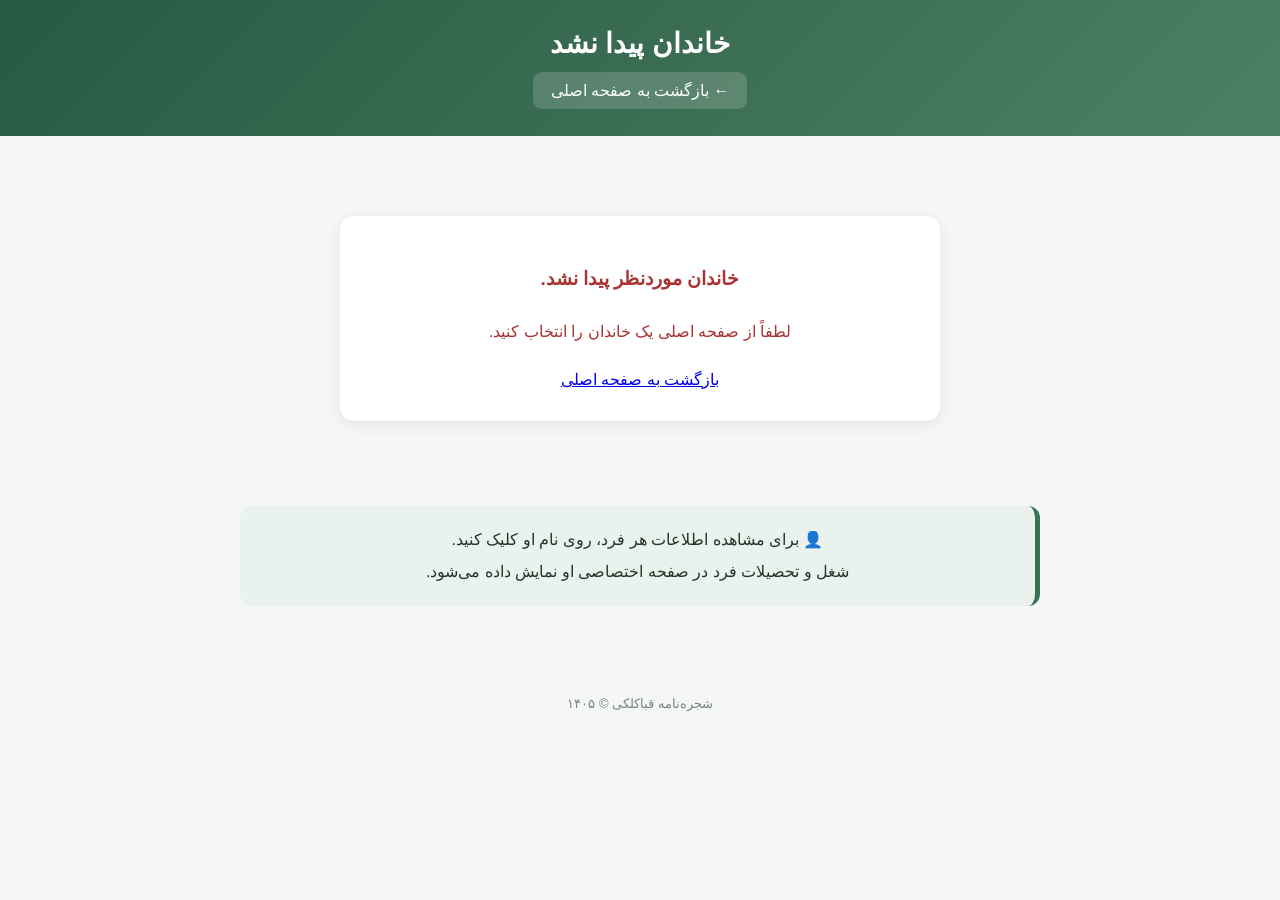
==== family.html @ 694fe609 "Update family.html" ====
<!DOCTYPE html>
<html lang="fa" dir="rtl">

<head>

  <meta charset="UTF-8">

  <meta
    name="viewport"
    content="width=device-width, initial-scale=1.0"
  >

  <title>شجره‌نامه قباکلکی</title>


  <style>

    * {
      box-sizing: border-box;
    }


    body {

      margin: 0;

      font-family:
        Tahoma,
        Arial,
        sans-serif;

      background: #f4f7f5;

      color: #26352b;

    }


    header {

      background:
        linear-gradient(
          135deg,
          #285943,
          #4d8063
        );

      color: white;

      text-align: center;

      padding: 27px 15px;

    }


    header h1 {

      margin: 0 0 12px;

      font-size: 28px;

    }


    .back {

      display: inline-block;

      color: white;

      text-decoration: none;

      background:
        rgba(255,255,255,.16);

      padding: 9px 18px;

      border-radius: 9px;

    }


    .container {

      max-width: 1400px;

      margin: 30px auto;

      padding: 0 15px;

      overflow-x: auto;

    }


    .tree {

      min-width: 850px;

      text-align: center;

      padding: 10px;

    }


    .generation {

      margin-bottom: 35px;

    }


    .generation-title {

      color: #69766e;

      font-size: 14px;

      margin-bottom: 12px;

    }


    .person-card {

      display: inline-flex;

      flex-direction: column;

      align-items: center;

      justify-content: center;

      min-width: 155px;

      min-height: 75px;

      padding: 12px 18px;

      margin: 5px;

      background: white;

      border: 1px solid #d9e3dc;

      border-radius: 14px;

      box-shadow:
        0 4px 12px rgba(0,0,0,.07);

      transition: .2s;

    }


    .person-card:hover {

      transform: translateY(-3px);

      box-shadow:
        0 8px 18px rgba(0,0,0,.12);

    }


    .person-name {

      color: #24583f;

      text-decoration: none;

      font-size: 17px;

      font-weight: bold;

    }


    .person-name:hover {

      text-decoration: underline;

    }


    .job {

      margin-top: 6px;

      font-size: 12px;

      color: #78837c;

    }


    .couple {

      display: flex;

      justify-content: center;

      align-items: center;

      flex-wrap: wrap;

      gap: 5px;

    }


    .heart {

      color: #b75b65;

      font-size: 20px;

      margin: 0 3px;

    }


    .line {

      width: 2px;

      height: 30px;

      background: #aab9af;

      margin: 5px auto;

    }


    .children {

      display: flex;

      justify-content: center;

      align-items: flex-start;

      flex-wrap: wrap;

      gap: 20px;

      margin-top: 10px;

      padding-top: 20px;

      position: relative;

    }


    .children::before {

      content: "";

      position: absolute;

      top: 0;

      left: 8%;

      right: 8%;

      height: 2px;

      background: #aab9af;

    }


    .child {

      position: relative;

      padding-top: 20px;

      min-width: 180px;

    }


    .child::before {

      content: "";

      position: absolute;

      top: 0;

      right: 50%;

      width: 2px;

      height: 20px;

      background: #aab9af;

      transform: translateX(50%);

    }


    .grandchildren {

      display: flex;

      justify-content: center;

      flex-wrap: wrap;

      gap: 8px;

      margin-top: 10px;

    }


    .grandchildren .person-card {

      min-width: 135px;

      min-height: 65px;

    }


    .message {

      max-width: 600px;

      margin: 40px auto;

      padding: 25px;

      background: white;

      border-radius: 14px;

      text-align: center;

      line-height: 2;

      box-shadow:
        0 4px 15px rgba(0,0,0,.08);

    }


    .error {

      color: #a33;

    }


    .info {

      max-width: 800px;

      margin: 35px auto;

      background: #eaf2ed;

      border-right: 5px solid #357454;

      padding: 18px;

      border-radius: 12px;

      text-align: center;

      line-height: 2;

    }


    footer {

      text-align: center;

      color: #78847d;

      padding: 25px;

      font-size: 13px;

    }


    @media (max-width: 700px) {

      .tree {
        min-width: 750px;
      }

      header h1 {
        font-size: 23px;
      }

    }

  </style>

</head>


<body>


<header>

  <h1 id="title">
    🌳 شجره‌نامه
  </h1>


  <a
    href="./index.html"
    class="back"
  >
    ← بازگشت به صفحه اصلی
  </a>

</header>


<main class="container">

  <div
    id="tree"
    class="tree"
  ></div>


  <div class="info">

    👤 برای مشاهده اطلاعات هر فرد،
    روی نام او کلیک کنید.

    <br>

    شغل و تحصیلات فرد در صفحه اختصاصی او نمایش داده می‌شود.

  </div>

</main>


<footer>
  شجره‌نامه قباکلکی © ۱۴۰۵
</footer>


<!-- ابتدا اطلاعات افراد بارگذاری می‌شود -->
<script src="./people.js"></script>


<script>

  const params =
    new URLSearchParams(
      window.location.search
    );


  const familyId =
    params.get("family");


  const familyDefinitions = {

    ahmad: {

      title: "خاندان احمد",

      parent: "gholamhossein",

      main: "ahmad"

    },


    ali: {

      title: "خاندان علی",

      parent: "gholamhossein",

      main: "ali"

    },


    "mohammad-abdolrashid": {

      title:
        "خاندان محمد عبدالرشید",

      parent: null,

      main:
        "mohammad-abdolrashid"

    }

  };


  const family =
    familyDefinitions[familyId];


  if (!family) {

    document.getElementById(
      "title"
    ).textContent =
      "خاندان پیدا نشد";


    document.getElementById(
      "tree"
    ).innerHTML = `

      <div class="message error">

        <h3>
          خاندان موردنظر پیدا نشد.
        </h3>

        <p>
          لطفاً از صفحه اصلی
          یک خاندان را انتخاب کنید.
        </p>

        <a href="./index.html">
          بازگشت به صفحه اصلی
        </a>

      </div>

    `;

  } else {

    document.title =
      family.title +
      " | شجره‌نامه قباکلکی";


    document.getElementById(
      "title"
    ).textContent =
      "🌳 " + family.title;


    renderFamily();

  }


  function getPerson(id) {

    if (
      typeof people === "undefined"
    ) {
      return null;
    }

    return people[id] || null;

  }


  function personCard(id) {

    const person =
      getPerson(id);


    if (!person) {

      return `
        <div class="person-card">
          <span class="person-name">
            فرد ثبت نشده
          </span>
        </div>
      `;

    }


    const job =
      person.job &&
      person.job.trim()
        ? person.job
        : "اطلاعات بیشتر";


    return `

      <div class="person-card">

        <a
          class="person-name"
          href="./person.html?id=${encodeURIComponent(id)}"
        >
          ${person.name}
        </a>

        <div class="job">
          ${job}
        </div>

      </div>

    `;

  }


  function spouseOf(id) {

    const person =
      getPerson(id);


    if (
      !person ||
      !person.spouse
    ) {
      return null;
    }


    if (
      Array.isArray(person.spouse)
    ) {

      return person.spouse.length
        ? person.spouse[0]
        : null;

    }


    return person.spouse;

  }


  function couple(id) {

    const person =
      getPerson(id);


    if (!person) {
      return "";
    }


    const spouseId =
      spouseOf(id);


    let html = `

      <div class="couple">

        ${personCard(id)}

    `;


    if (
      spouseId &&
      getPerson(spouseId)
    ) {

      html += `

        <span class="heart">
          ♥
        </span>

        ${personCard(spouseId)}

      `;

    }


    html += `
      </div>
    `;


    return html;

  }


  function renderChildren(
    parentId
  ) {

    const parent =
      getPerson(parentId);


    if (
      !parent ||
      !Array.isArray(parent.children) ||
      parent.children.length === 0
    ) {

      return "";

    }


    let html = `
      <div class="children">
    `;


    parent.children.forEach(
      childId => {

        const child =
          getPerson(childId);


        if (!child) {
          return;
        }


        html += `

          <div class="child">

            ${couple(childId)}

        `;


        if (
          Array.isArray(
            child.children
          ) &&
          child.children.length > 0
        ) {

          html += `

            <div class="line"></div>

            <div class="grandchildren">

          `;


          child.children.forEach(
            grandChildId => {

              html +=
                personCard(
                  grandChildId
                );

            }
          );


          html += `

            </div>

          `;

        }


        html += `

          </div>

        `;

      }
    );


    html += `
      </div>
    `;


    return html;

  }


  function renderFamily() {

    const mainPerson =
      getPerson(family.main);


    if (!mainPerson) {

      document.getElementById(
        "tree"
      ).innerHTML = `

        <div class="message error">

          اطلاعات این خاندان
          در people.js پیدا نشد.

        </div>

      `;

      return;

    }


    let html = "";


    /*
    نسل بالاتر
    */

    if (family.parent) {

      const parent =
        getPerson(
          family.parent
        );


      if (parent) {

        html += `

          <div class="generation">

            <div class="generation-title">
              نسل بالاتر
            </div>

            ${personCard(
              family.parent
            )}

            <div class="line"></div>

          </div>

        `;

      }

    }


    /*
    نسل اصلی و فرزندان
    */

    html += `

      <div class="generation">

        <div class="generation-title">
          نسل اصلی
        </div>

        ${couple(
          family.main
        )}

        ${renderChildren(
          family.main
        )}

      </div>

    `;


    document.getElementById(
      "tree"
    ).innerHTML = html;

  }

</script>

</body>
</html>
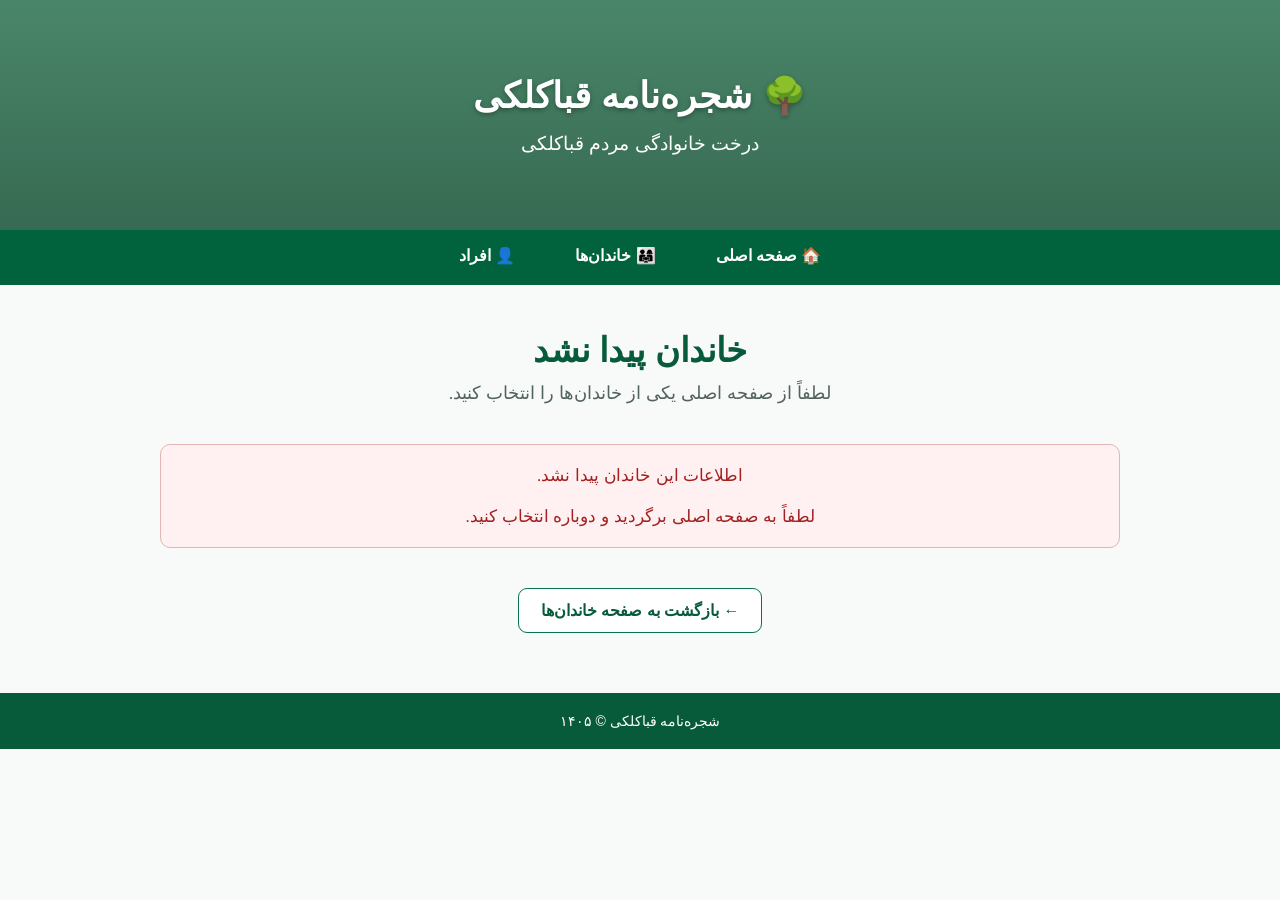
==== commit d94f1233: "Update family.html" ====
--- a/family.html
+++ b/family.html
@@ -1,912 +1,725 @@
 <!DOCTYPE html>
 <html lang="fa" dir="rtl">
-
 <head>
-
-  <meta charset="UTF-8">
-
-  <meta
-    name="viewport"
-    content="width=device-width, initial-scale=1.0"
-  >
-
-  <title>شجره‌نامه قباکلکی</title>
-
-
-  <style>
-
-    * {
-      box-sizing: border-box;
+    <meta charset="UTF-8">
+    <meta name="viewport" content="width=device-width, initial-scale=1.0">
+
+    <title>شجره‌نامه قباکلکی</title>
+
+    <script src="./people.js"></script>
+
+    <style>
+        * {
+            box-sizing: border-box;
+        }
+
+        body {
+            margin: 0;
+            font-family: Tahoma, Arial, sans-serif;
+            background: #f7faf8;
+            color: #26352f;
+        }
+
+        /* هدر */
+        header {
+            background:
+                linear-gradient(
+                    rgba(0, 85, 45, 0.70),
+                    rgba(0, 65, 35, 0.78)
+                ),
+                url("./qabaklaki.jpg");
+
+            background-size: cover;
+            background-position: center;
+            background-repeat: no-repeat;
+
+            color: white;
+            min-height: 230px;
+            padding: 55px 20px;
+
+            display: flex;
+            flex-direction: column;
+            justify-content: center;
+            align-items: center;
+
+            text-align: center;
+        }
+
+        header h1 {
+            margin: 0;
+            font-size: 36px;
+            text-shadow: 0 2px 5px rgba(0,0,0,0.3);
+        }
+
+        header p {
+            margin: 15px 0 0;
+            font-size: 19px;
+        }
+
+        /* منو */
+        nav {
+            background: #00633d;
+            display: flex;
+            justify-content: center;
+            gap: 10px;
+            padding: 0 10px;
+        }
+
+        nav a {
+            color: white;
+            text-decoration: none;
+            padding: 16px 25px;
+            font-size: 16px;
+            font-weight: bold;
+            border-bottom: 4px solid transparent;
+        }
+
+        nav a:hover,
+        nav a.active {
+            background: rgba(255,255,255,0.08);
+            border-bottom-color: #b7f0d5;
+        }
+
+        /* محتوای اصلی */
+        main {
+            max-width: 1000px;
+            margin: 0 auto;
+            padding: 45px 20px 60px;
+        }
+
+        .page-title {
+            text-align: center;
+            margin-bottom: 40px;
+        }
+
+        .page-title h2 {
+            color: #075b3b;
+            font-size: 34px;
+            margin: 0 0 12px;
+        }
+
+        .page-title p {
+            color: #52635c;
+            font-size: 18px;
+            margin: 0;
+        }
+
+        /* کارت خانواده */
+        .family-card {
+            background: white;
+            border: 1px solid #d7e8df;
+            border-radius: 12px;
+            overflow: hidden;
+            box-shadow: 0 4px 15px rgba(0, 80, 50, 0.07);
+        }
+
+        .family-header {
+            background: linear-gradient(
+                90deg,
+                #e2f2eb,
+                #f0f8f4
+            );
+
+            padding: 17px 20px;
+
+            display: flex;
+            align-items: center;
+            justify-content: space-between;
+
+            gap: 15px;
+        }
+
+        .family-name {
+            display: flex;
+            align-items: center;
+            gap: 12px;
+
+            color: #075b3b;
+            font-size: 24px;
+            font-weight: bold;
+        }
+
+        .person-icon {
+            width: 38px;
+            height: 38px;
+
+            border-radius: 50%;
+            background: #08734a;
+            color: white;
+
+            display: flex;
+            align-items: center;
+            justify-content: center;
+
+            font-size: 20px;
+        }
+
+        .father-label {
+            color: #344941;
+            font-size: 16px;
+            font-weight: bold;
+        }
+
+        .family-body {
+            padding: 25px;
+        }
+
+        .info-row {
+            margin-bottom: 18px;
+            font-size: 17px;
+        }
+
+        .info-title {
+            font-weight: bold;
+            color: #344941;
+            margin-left: 8px;
+        }
+
+        /* لینک افراد */
+        .person-link {
+            color: #0874d1;
+            text-decoration: none;
+            font-weight: bold;
+        }
+
+        .person-link:hover {
+            text-decoration: underline;
+        }
+
+        .children-list {
+            display: flex;
+            flex-wrap: wrap;
+            gap: 8px 22px;
+            margin-top: 12px;
+        }
+
+        .children-list a {
+            color: #0874d1;
+            text-decoration: none;
+            font-weight: bold;
+        }
+
+        .children-list a:hover {
+            text-decoration: underline;
+        }
+
+        .child-item:not(:last-child)::after {
+            content: "|";
+            color: #a8b5af;
+            margin-right: 20px;
+        }
+
+        /* دکمه جزئیات */
+        .details-button {
+            display: inline-block;
+            margin-top: 10px;
+
+            padding: 9px 18px;
+
+            border: 1.5px solid #08734a;
+            border-radius: 9px;
+
+            color: #075b3b;
+            background: white;
+
+            text-decoration: none;
+            font-weight: bold;
+        }
+
+        .details-button:hover {
+            background: #e9f7f0;
+        }
+
+        /* خط چین بین خانواده ها */
+        .family-divider {
+            border: none;
+            border-top: 2px dashed #a9c5b8;
+            margin: 25px -5px;
+        }
+
+        /* وقتی اطلاعاتی وجود ندارد */
+        .empty {
+            color: #777;
+            font-weight: normal;
+        }
+
+        /* پیام خطا */
+        .error-box {
+            background: #fff1f1;
+            color: #a32121;
+            border: 1px solid #e4b5b5;
+            padding: 20px;
+            border-radius: 10px;
+            text-align: center;
+            font-size: 17px;
+        }
+
+        /* بازگشت */
+        .back-area {
+            text-align: center;
+            margin-top: 40px;
+        }
+
+        .back-button {
+            display: inline-block;
+            border: 1.5px solid #08734a;
+            color: #075b3b;
+            background: white;
+            text-decoration: none;
+            padding: 12px 22px;
+            border-radius: 9px;
+            font-weight: bold;
+        }
+
+        .back-button:hover {
+            background: #e9f7f0;
+        }
+
+        /* فوتر */
+        footer {
+            background: #075b3b;
+            color: white;
+            text-align: center;
+            padding: 20px;
+            font-size: 14px;
+        }
+
+        /* موبایل */
+        @media (max-width: 700px) {
+
+            header {
+                min-height: 190px;
+                padding: 40px 15px;
+            }
+
+            header h1 {
+                font-size: 28px;
+            }
+
+            header p {
+                font-size: 16px;
+            }
+
+            nav {
+                flex-wrap: wrap;
+            }
+
+            nav a {
+                padding: 13px 15px;
+                font-size: 14px;
+            }
+
+            main {
+                padding: 30px 12px 45px;
+            }
+
+            .page-title h2 {
+                font-size: 28px;
+            }
+
+            .page-title p {
+                font-size: 15px;
+            }
+
+            .family-header {
+                align-items: flex-start;
+                flex-direction: column;
+            }
+
+            .family-name {
+                font-size: 21px;
+            }
+
+            .family-body {
+                padding: 20px 16px;
+            }
+
+            .children-list {
+                display: block;
+            }
+
+            .child-item {
+                display: inline-block;
+                margin-bottom: 8px;
+            }
+        }
+    </style>
+</head>
+
+<body>
+
+<header>
+    <h1>🌳 شجره‌نامه قباکلکی</h1>
+    <p>درخت خانوادگی مردم قباکلکی</p>
+</header>
+
+<nav>
+    <a href="./index.html">🏠 صفحه اصلی</a>
+    <a href="./index.html">👨‍👩‍👧 خاندان‌ها</a>
+    <a href="./person.html">👤 افراد</a>
+</nav>
+
+<main>
+
+    <div class="page-title">
+        <h2 id="familyTitle">خاندان</h2>
+        <p id="familyDescription">اعضای خاندان و خانواده‌های وابسته به آن</p>
+    </div>
+
+    <div id="familyContainer"></div>
+
+    <div class="back-area">
+        <a class="back-button" href="./index.html">
+            ← بازگشت به صفحه خاندان‌ها
+        </a>
+    </div>
+
+</main>
+
+<footer>
+    شجره‌نامه قباکلکی © ۱۴۰۵
+</footer>
+
+
+<script>
+
+    /*
+     * گرفتن شناسه خاندان از آدرس
+     *
+     * مثال:
+     * family.html?family=ahmad
+     * family.html?family=ali
+     * family.html?family=mohammad-abdolrashid
+     */
+
+    const params = new URLSearchParams(window.location.search);
+    const familyId = params.get("family");
+
+
+    /*
+     * تعریف خاندان‌ها
+     */
+
+    const familyDefinitions = {
+
+        ahmad: {
+            title: "خاندان احمد",
+            description: "اعضای خاندان احمد و خانواده‌های وابسته به آن",
+            main: "ahmad"
+        },
+
+        ali: {
+            title: "خاندان علی",
+            description: "اعضای خاندان علی و خانواده‌های وابسته به آن",
+            main: "ali"
+        },
+
+        "mohammad-abdolrashid": {
+            title: "خاندان محمد عبدالرشید",
+            description: "اعضای خاندان محمد عبدالرشید و خانواده‌های وابسته به آن",
+            main: "mohammad-abdolrashid"
+        }
+
+    };
+
+
+    /*
+     * توابع کمکی
+     */
+
+    function getPerson(id) {
+        if (!id || !people) return null;
+        return people[id] || null;
     }
 
 
-    body {
-
-      margin: 0;
-
-      font-family:
-        Tahoma,
-        Arial,
-        sans-serif;
-
-      background: #f4f7f5;
-
-      color: #26352b;
-
+    function getName(id) {
+        const person = getPerson(id);
+
+        if (!person) {
+            return "نام ثبت نشده";
+        }
+
+        return person.name || "نام ثبت نشده";
     }
 
 
-    header {
-
-      background:
-        linear-gradient(
-          135deg,
-          #285943,
-          #4d8063
-        );
-
-      color: white;
-
-      text-align: center;
-
-      padding: 27px 15px;
-
+    function createPersonLink(id) {
+
+        const person = getPerson(id);
+
+        if (!person) {
+            return `<span class="empty">ثبت نشده</span>`;
+        }
+
+        return `
+            <a
+                class="person-link"
+                href="./person.html?id=${encodeURIComponent(id)}"
+            >
+                ${person.name}
+            </a>
+        `;
     }
 
 
-    header h1 {
-
-      margin: 0 0 12px;
-
-      font-size: 28px;
-
+    function getSpouseId(person) {
+
+        if (!person || !person.spouse) {
+            return null;
+        }
+
+        if (Array.isArray(person.spouse)) {
+            return person.spouse[0] || null;
+        }
+
+        return person.spouse;
     }
 
 
-    .back {
-
-      display: inline-block;
-
-      color: white;
-
-      text-decoration: none;
-
-      background:
-        rgba(255,255,255,.16);
-
-      padding: 9px 18px;
-
-      border-radius: 9px;
-
+    function getChildrenIds(person) {
+
+        if (!person || !person.children) {
+            return [];
+        }
+
+        if (Array.isArray(person.children)) {
+            return person.children;
+        }
+
+        return [];
     }
 
 
-    .container {
-
-      max-width: 1400px;
-
-      margin: 30px auto;
-
-      padding: 0 15px;
-
-      overflow-x: auto;
-
+    /*
+     * ساخت کارت یک خانواده
+     */
+
+    function createFamilyCard(personId) {
+
+        const person = getPerson(personId);
+
+        if (!person) {
+            return "";
+        }
+
+        const spouseId = getSpouseId(person);
+        const childrenIds = getChildrenIds(person);
+
+        let childrenHTML = "";
+
+        if (childrenIds.length > 0) {
+
+            childrenHTML = childrenIds
+                .filter(id => getPerson(id))
+                .map(id => `
+                    <span class="child-item">
+                        ${createPersonLink(id)}
+                    </span>
+                `)
+                .join("");
+
+        } else {
+
+            childrenHTML = `
+                <span class="empty">
+                    فرزندی ثبت نشده است
+                </span>
+            `;
+        }
+
+
+        return `
+            <section class="family-card">
+
+                <div class="family-header">
+
+                    <div class="family-name">
+                        <span class="person-icon">
+                            ${person.gender === "female" ? "👩" : "👨"}
+                        </span>
+
+                        ${createPersonLink(personId)}
+                    </div>
+
+                    <div class="father-label">
+                        پدر خانواده:
+                        ${createPersonLink(personId)}
+                    </div>
+
+                </div>
+
+
+                <div class="family-body">
+
+                    <div class="info-row">
+
+                        <span class="info-title">
+                            همسر:
+                        </span>
+
+                        ${
+                            spouseId
+                            ? createPersonLink(spouseId)
+                            : `<span class="empty">همسر ثبت نشده است</span>`
+                        }
+
+                    </div>
+
+
+                    <div class="info-row">
+
+                        <span class="info-title">
+                            👨‍👩‍👧‍👦 فرزندان:
+                        </span>
+
+                        <div class="children-list">
+                            ${childrenHTML}
+                        </div>
+
+                    </div>
+
+
+                    <a
+                        class="details-button"
+                        href="./person.html?id=${encodeURIComponent(personId)}"
+                    >
+                        ← مشاهده جزئیات
+                    </a>
+
+                </div>
+
+            </section>
+        `;
     }
 
 
-    .tree {
-
-      min-width: 850px;
-
-      text-align: center;
-
-      padding: 10px;
-
+    /*
+     * ساخت لیست خانواده‌ها
+     */
+
+    function renderFamily() {
+
+        const container = document.getElementById("familyContainer");
+
+        const definition = familyDefinitions[familyId];
+
+
+        /*
+         * اگر خاندان پیدا نشد
+         */
+
+        if (!definition) {
+
+            document.getElementById("familyTitle").textContent =
+                "خاندان پیدا نشد";
+
+            document.getElementById("familyDescription").textContent =
+                "لطفاً از صفحه اصلی یکی از خاندان‌ها را انتخاب کنید.";
+
+            container.innerHTML = `
+                <div class="error-box">
+                    اطلاعات این خاندان پیدا نشد.
+                    <br><br>
+                    لطفاً به صفحه اصلی برگردید و دوباره انتخاب کنید.
+                </div>
+            `;
+
+            return;
+        }
+
+
+        /*
+         * تغییر عنوان صفحه
+         */
+
+        document.getElementById("familyTitle").textContent =
+            definition.title;
+
+        document.getElementById("familyDescription").textContent =
+            definition.description;
+
+
+        /*
+         * پیدا کردن فرد اصلی خاندان
+         */
+
+        const mainPerson = getPerson(definition.main);
+
+        if (!mainPerson) {
+
+            container.innerHTML = `
+                <div class="error-box">
+                    اطلاعات خاندان در people.js پیدا نشد.
+                    <br><br>
+                    شناسه مورد نظر:
+                    ${definition.main}
+                </div>
+            `;
+
+            return;
+        }
+
+
+        /*
+         * خانواده اصلی
+         */
+
+        let familyMembers = [definition.main];
+
+        /*
+         * فرزندان خانواده اصلی را به عنوان
+         * خانواده‌های بعدی نمایش می‌دهیم.
+         */
+
+        const children = getChildrenIds(mainPerson);
+
+        children.forEach(childId => {
+
+            if (
+                getPerson(childId) &&
+                !familyMembers.includes(childId)
+            ) {
+                familyMembers.push(childId);
+            }
+
+        });
+
+
+        /*
+         * ساخت HTML
+         */
+
+        let html = "";
+
+        familyMembers.forEach((personId, index) => {
+
+            html += createFamilyCard(personId);
+
+            /*
+             * خط چین بین خانواده‌ها
+             */
+
+            if (index < familyMembers.length - 1) {
+
+                html += `
+                    <hr class="family-divider">
+                `;
+
+            }
+
+        });
+
+
+        container.innerHTML = html;
     }
 
 
-    .generation {
-
-      margin-bottom: 35px;
-
-    }
-
-
-    .generation-title {
-
-      color: #69766e;
-
-      font-size: 14px;
-
-      margin-bottom: 12px;
-
-    }
-
-
-    .person-card {
-
-      display: inline-flex;
-
-      flex-direction: column;
-
-      align-items: center;
-
-      justify-content: center;
-
-      min-width: 155px;
-
-      min-height: 75px;
-
-      padding: 12px 18px;
-
-      margin: 5px;
-
-      background: white;
-
-      border: 1px solid #d9e3dc;
-
-      border-radius: 14px;
-
-      box-shadow:
-        0 4px 12px rgba(0,0,0,.07);
-
-      transition: .2s;
-
-    }
-
-
-    .person-card:hover {
-
-      transform: translateY(-3px);
-
-      box-shadow:
-        0 8px 18px rgba(0,0,0,.12);
-
-    }
-
-
-    .person-name {
-
-      color: #24583f;
-
-      text-decoration: none;
-
-      font-size: 17px;
-
-      font-weight: bold;
-
-    }
-
-
-    .person-name:hover {
-
-      text-decoration: underline;
-
-    }
-
-
-    .job {
-
-      margin-top: 6px;
-
-      font-size: 12px;
-
-      color: #78837c;
-
-    }
-
-
-    .couple {
-
-      display: flex;
-
-      justify-content: center;
-
-      align-items: center;
-
-      flex-wrap: wrap;
-
-      gap: 5px;
-
-    }
-
-
-    .heart {
-
-      color: #b75b65;
-
-      font-size: 20px;
-
-      margin: 0 3px;
-
-    }
-
-
-    .line {
-
-      width: 2px;
-
-      height: 30px;
-
-      background: #aab9af;
-
-      margin: 5px auto;
-
-    }
-
-
-    .children {
-
-      display: flex;
-
-      justify-content: center;
-
-      align-items: flex-start;
-
-      flex-wrap: wrap;
-
-      gap: 20px;
-
-      margin-top: 10px;
-
-      padding-top: 20px;
-
-      position: relative;
-
-    }
-
-
-    .children::before {
-
-      content: "";
-
-      position: absolute;
-
-      top: 0;
-
-      left: 8%;
-
-      right: 8%;
-
-      height: 2px;
-
-      background: #aab9af;
-
-    }
-
-
-    .child {
-
-      position: relative;
-
-      padding-top: 20px;
-
-      min-width: 180px;
-
-    }
-
-
-    .child::before {
-
-      content: "";
-
-      position: absolute;
-
-      top: 0;
-
-      right: 50%;
-
-      width: 2px;
-
-      height: 20px;
-
-      background: #aab9af;
-
-      transform: translateX(50%);
-
-    }
-
-
-    .grandchildren {
-
-      display: flex;
-
-      justify-content: center;
-
-      flex-wrap: wrap;
-
-      gap: 8px;
-
-      margin-top: 10px;
-
-    }
-
-
-    .grandchildren .person-card {
-
-      min-width: 135px;
-
-      min-height: 65px;
-
-    }
-
-
-    .message {
-
-      max-width: 600px;
-
-      margin: 40px auto;
-
-      padding: 25px;
-
-      background: white;
-
-      border-radius: 14px;
-
-      text-align: center;
-
-      line-height: 2;
-
-      box-shadow:
-        0 4px 15px rgba(0,0,0,.08);
-
-    }
-
-
-    .error {
-
-      color: #a33;
-
-    }
-
-
-    .info {
-
-      max-width: 800px;
-
-      margin: 35px auto;
-
-      background: #eaf2ed;
-
-      border-right: 5px solid #357454;
-
-      padding: 18px;
-
-      border-radius: 12px;
-
-      text-align: center;
-
-      line-height: 2;
-
-    }
-
-
-    footer {
-
-      text-align: center;
-
-      color: #78847d;
-
-      padding: 25px;
-
-      font-size: 13px;
-
-    }
-
-
-    @media (max-width: 700px) {
-
-      .tree {
-        min-width: 750px;
-      }
-
-      header h1 {
-        font-size: 23px;
-      }
-
-    }
-
-  </style>
-
-</head>
-
-
-<body>
-
-
-<header>
-
-  <h1 id="title">
-    🌳 شجره‌نامه
-  </h1>
-
-
-  <a
-    href="./index.html"
-    class="back"
-  >
-    ← بازگشت به صفحه اصلی
-  </a>
-
-</header>
-
-
-<main class="container">
-
-  <div
-    id="tree"
-    class="tree"
-  ></div>
-
-
-  <div class="info">
-
-    👤 برای مشاهده اطلاعات هر فرد،
-    روی نام او کلیک کنید.
-
-    <br>
-
-    شغل و تحصیلات فرد در صفحه اختصاصی او نمایش داده می‌شود.
-
-  </div>
-
-</main>
-
-
-<footer>
-  شجره‌نامه قباکلکی © ۱۴۰۵
-</footer>
-
-
-<!-- ابتدا اطلاعات افراد بارگذاری می‌شود -->
-<script src="./people.js"></script>
-
-
-<script>
-
-  const params =
-    new URLSearchParams(
-      window.location.search
-    );
-
-
-  const familyId =
-    params.get("family");
-
-
-  const familyDefinitions = {
-
-    ahmad: {
-
-      title: "خاندان احمد",
-
-      parent: "gholamhossein",
-
-      main: "ahmad"
-
-    },
-
-
-    ali: {
-
-      title: "خاندان علی",
-
-      parent: "gholamhossein",
-
-      main: "ali"
-
-    },
-
-
-    "mohammad-abdolrashid": {
-
-      title:
-        "خاندان محمد عبدالرشید",
-
-      parent: null,
-
-      main:
-        "mohammad-abdolrashid"
-
-    }
-
-  };
-
-
-  const family =
-    familyDefinitions[familyId];
-
-
-  if (!family) {
-
-    document.getElementById(
-      "title"
-    ).textContent =
-      "خاندان پیدا نشد";
-
-
-    document.getElementById(
-      "tree"
-    ).innerHTML = `
-
-      <div class="message error">
-
-        <h3>
-          خاندان موردنظر پیدا نشد.
-        </h3>
-
-        <p>
-          لطفاً از صفحه اصلی
-          یک خاندان را انتخاب کنید.
-        </p>
-
-        <a href="./index.html">
-          بازگشت به صفحه اصلی
-        </a>
-
-      </div>
-
-    `;
-
-  } else {
-
-    document.title =
-      family.title +
-      " | شجره‌نامه قباکلکی";
-
-
-    document.getElementById(
-      "title"
-    ).textContent =
-      "🌳 " + family.title;
-
+    /*
+     * اجرای صفحه
+     */
 
     renderFamily();
-
-  }
-
-
-  function getPerson(id) {
-
-    if (
-      typeof people === "undefined"
-    ) {
-      return null;
-    }
-
-    return people[id] || null;
-
-  }
-
-
-  function personCard(id) {
-
-    const person =
-      getPerson(id);
-
-
-    if (!person) {
-
-      return `
-        <div class="person-card">
-          <span class="person-name">
-            فرد ثبت نشده
-          </span>
-        </div>
-      `;
-
-    }
-
-
-    const job =
-      person.job &&
-      person.job.trim()
-        ? person.job
-        : "اطلاعات بیشتر";
-
-
-    return `
-
-      <div class="person-card">
-
-        <a
-          class="person-name"
-          href="./person.html?id=${encodeURIComponent(id)}"
-        >
-          ${person.name}
-        </a>
-
-        <div class="job">
-          ${job}
-        </div>
-
-      </div>
-
-    `;
-
-  }
-
-
-  function spouseOf(id) {
-
-    const person =
-      getPerson(id);
-
-
-    if (
-      !person ||
-      !person.spouse
-    ) {
-      return null;
-    }
-
-
-    if (
-      Array.isArray(person.spouse)
-    ) {
-
-      return person.spouse.length
-        ? person.spouse[0]
-        : null;
-
-    }
-
-
-    return person.spouse;
-
-  }
-
-
-  function couple(id) {
-
-    const person =
-      getPerson(id);
-
-
-    if (!person) {
-      return "";
-    }
-
-
-    const spouseId =
-      spouseOf(id);
-
-
-    let html = `
-
-      <div class="couple">
-
-        ${personCard(id)}
-
-    `;
-
-
-    if (
-      spouseId &&
-      getPerson(spouseId)
-    ) {
-
-      html += `
-
-        <span class="heart">
-          ♥
-        </span>
-
-        ${personCard(spouseId)}
-
-      `;
-
-    }
-
-
-    html += `
-      </div>
-    `;
-
-
-    return html;
-
-  }
-
-
-  function renderChildren(
-    parentId
-  ) {
-
-    const parent =
-      getPerson(parentId);
-
-
-    if (
-      !parent ||
-      !Array.isArray(parent.children) ||
-      parent.children.length === 0
-    ) {
-
-      return "";
-
-    }
-
-
-    let html = `
-      <div class="children">
-    `;
-
-
-    parent.children.forEach(
-      childId => {
-
-        const child =
-          getPerson(childId);
-
-
-        if (!child) {
-          return;
-        }
-
-
-        html += `
-
-          <div class="child">
-
-            ${couple(childId)}
-
-        `;
-
-
-        if (
-          Array.isArray(
-            child.children
-          ) &&
-          child.children.length > 0
-        ) {
-
-          html += `
-
-            <div class="line"></div>
-
-            <div class="grandchildren">
-
-          `;
-
-
-          child.children.forEach(
-            grandChildId => {
-
-              html +=
-                personCard(
-                  grandChildId
-                );
-
-            }
-          );
-
-
-          html += `
-
-            </div>
-
-          `;
-
-        }
-
-
-        html += `
-
-          </div>
-
-        `;
-
-      }
-    );
-
-
-    html += `
-      </div>
-    `;
-
-
-    return html;
-
-  }
-
-
-  function renderFamily() {
-
-    const mainPerson =
-      getPerson(family.main);
-
-
-    if (!mainPerson) {
-
-      document.getElementById(
-        "tree"
-      ).innerHTML = `
-
-        <div class="message error">
-
-          اطلاعات این خاندان
-          در people.js پیدا نشد.
-
-        </div>
-
-      `;
-
-      return;
-
-    }
-
-
-    let html = "";
-
-
-    /*
-    نسل بالاتر
-    */
-
-    if (family.parent) {
-
-      const parent =
-        getPerson(
-          family.parent
-        );
-
-
-      if (parent) {
-
-        html += `
-
-          <div class="generation">
-
-            <div class="generation-title">
-              نسل بالاتر
-            </div>
-
-            ${personCard(
-              family.parent
-            )}
-
-            <div class="line"></div>
-
-          </div>
-
-        `;
-
-      }
-
-    }
-
-
-    /*
-    نسل اصلی و فرزندان
-    */
-
-    html += `
-
-      <div class="generation">
-
-        <div class="generation-title">
-          نسل اصلی
-        </div>
-
-        ${couple(
-          family.main
-        )}
-
-        ${renderChildren(
-          family.main
-        )}
-
-      </div>
-
-    `;
-
-
-    document.getElementById(
-      "tree"
-    ).innerHTML = html;
-
-  }
 
 </script>
 
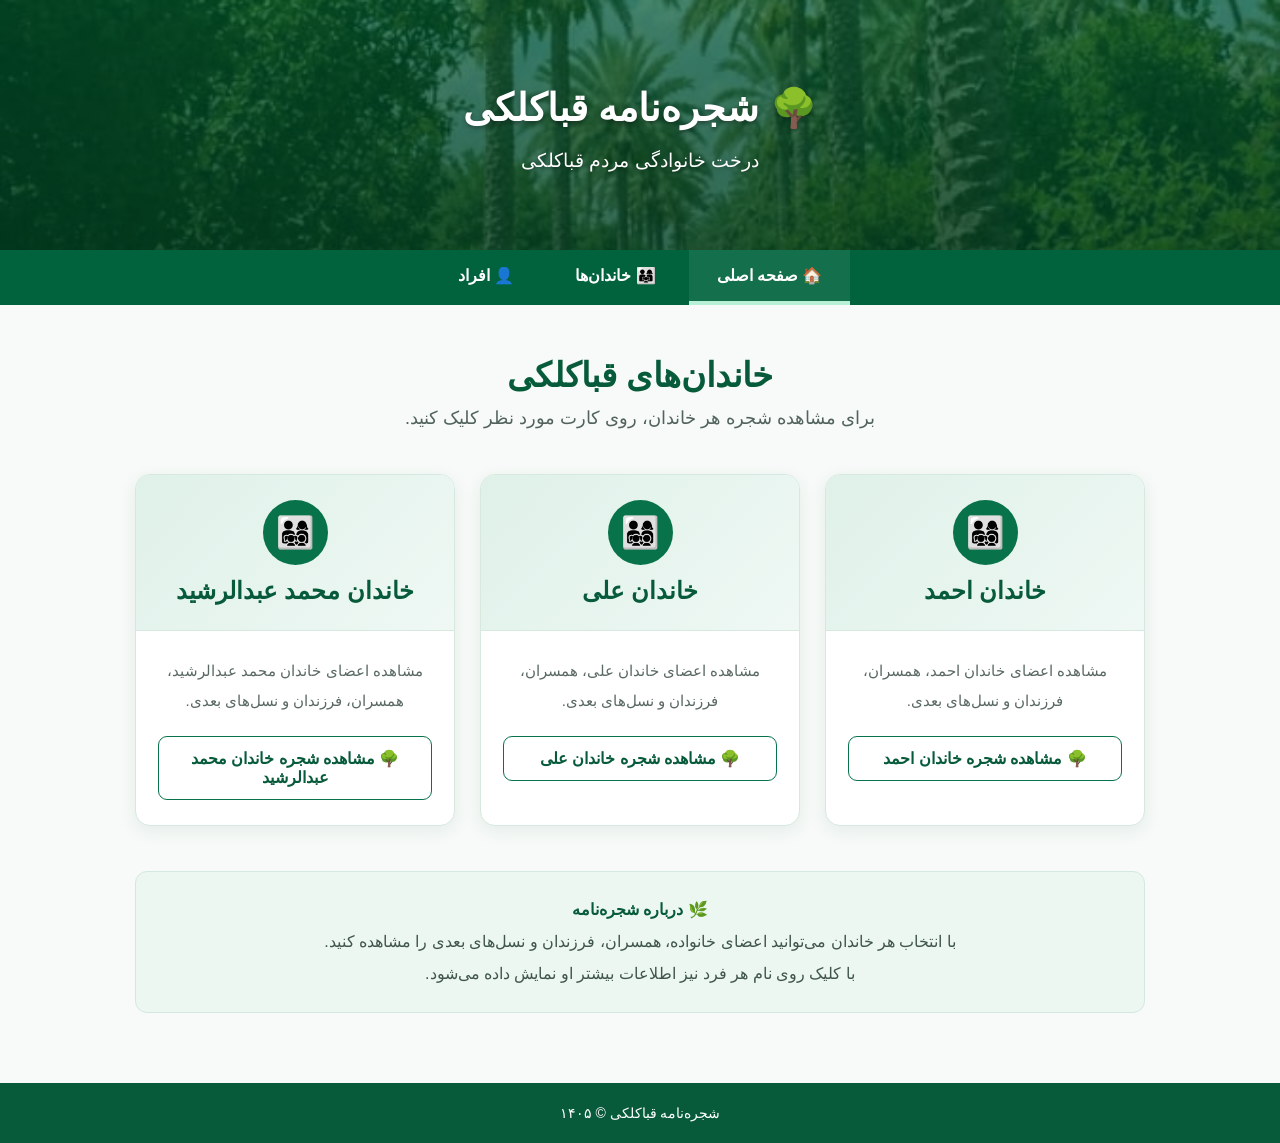
==== commit 78149b55: "Update family.html" ====
--- a/family.html
+++ b/family.html
@@ -1,14 +1,14 @@
 <!DOCTYPE html>
 <html lang="fa" dir="rtl">
+
 <head>
     <meta charset="UTF-8">
     <meta name="viewport" content="width=device-width, initial-scale=1.0">
 
     <title>شجره‌نامه قباکلکی</title>
 
-    <script src="./people.js"></script>
-
     <style>
+
         * {
             box-sizing: border-box;
         }
@@ -20,22 +20,26 @@
             color: #26352f;
         }
 
-        /* هدر */
+        /* =========================
+           هدر با عکس قباکلکی
+        ========================= */
+
         header {
             background:
                 linear-gradient(
                     rgba(0, 85, 45, 0.70),
                     rgba(0, 65, 35, 0.78)
                 ),
-                url("./qabaklaki.jpg");
+                url("./IMG-20260828-WA0000.jpg");
 
             background-size: cover;
             background-position: center;
             background-repeat: no-repeat;
 
             color: white;
-            min-height: 230px;
-            padding: 55px 20px;
+
+            min-height: 250px;
+            padding: 60px 20px;
 
             display: flex;
             flex-direction: column;
@@ -47,253 +51,301 @@
 
         header h1 {
             margin: 0;
-            font-size: 36px;
-            text-shadow: 0 2px 5px rgba(0,0,0,0.3);
+
+            font-size: 38px;
+            line-height: 1.6;
+
+            text-shadow:
+                0 2px 5px rgba(0, 0, 0, 0.35);
         }
 
         header p {
-            margin: 15px 0 0;
+            margin: 10px 0 0;
+
             font-size: 19px;
-        }
-
-        /* منو */
+
+            text-shadow:
+                0 1px 4px rgba(0, 0, 0, 0.35);
+        }
+
+        /* =========================
+           منو
+        ========================= */
+
         nav {
             background: #00633d;
+
             display: flex;
             justify-content: center;
-            gap: 10px;
+            align-items: center;
+
+            gap: 5px;
+
             padding: 0 10px;
         }
 
         nav a {
             color: white;
+
             text-decoration: none;
-            padding: 16px 25px;
+
+            padding: 16px 28px;
+
             font-size: 16px;
             font-weight: bold;
+
             border-bottom: 4px solid transparent;
+
+            transition: 0.2s;
         }
 
         nav a:hover,
         nav a.active {
-            background: rgba(255,255,255,0.08);
+            background: rgba(255, 255, 255, 0.08);
+
             border-bottom-color: #b7f0d5;
         }
 
-        /* محتوای اصلی */
+        /* =========================
+           محتوای اصلی
+        ========================= */
+
         main {
-            max-width: 1000px;
+            max-width: 1050px;
+
             margin: 0 auto;
-            padding: 45px 20px 60px;
+
+            padding: 50px 20px 70px;
         }
 
         .page-title {
             text-align: center;
-            margin-bottom: 40px;
+
+            margin-bottom: 45px;
         }
 
         .page-title h2 {
             color: #075b3b;
+
             font-size: 34px;
+
             margin: 0 0 12px;
         }
 
         .page-title p {
             color: #52635c;
+
             font-size: 18px;
+
             margin: 0;
         }
 
-        /* کارت خانواده */
+        /* =========================
+           کارت خاندان‌ها
+        ========================= */
+
+        .families {
+            display: grid;
+
+            grid-template-columns:
+                repeat(3, 1fr);
+
+            gap: 25px;
+        }
+
         .family-card {
             background: white;
+
             border: 1px solid #d7e8df;
-            border-radius: 12px;
+
+            border-radius: 15px;
+
             overflow: hidden;
-            box-shadow: 0 4px 15px rgba(0, 80, 50, 0.07);
-        }
-
-        .family-header {
-            background: linear-gradient(
-                90deg,
-                #e2f2eb,
-                #f0f8f4
-            );
-
-            padding: 17px 20px;
-
-            display: flex;
-            align-items: center;
-            justify-content: space-between;
-
-            gap: 15px;
-        }
-
-        .family-name {
-            display: flex;
-            align-items: center;
-            gap: 12px;
-
-            color: #075b3b;
-            font-size: 24px;
-            font-weight: bold;
-        }
-
-        .person-icon {
-            width: 38px;
-            height: 38px;
+
+            box-shadow:
+                0 5px 18px
+                rgba(0, 80, 50, 0.08);
+
+            transition:
+                transform 0.2s,
+                box-shadow 0.2s;
+        }
+
+        .family-card:hover {
+            transform: translateY(-5px);
+
+            box-shadow:
+                0 10px 25px
+                rgba(0, 80, 50, 0.14);
+        }
+
+        /* بالای کارت */
+
+        .family-card-header {
+            background:
+                linear-gradient(
+                    135deg,
+                    #dff1e9,
+                    #eff8f4
+                );
+
+            padding: 25px 20px;
+
+            text-align: center;
+
+            border-bottom:
+                1px solid #d7e8df;
+        }
+
+        .family-icon {
+            width: 65px;
+            height: 65px;
+
+            margin: 0 auto 12px;
 
             border-radius: 50%;
+
             background: #08734a;
+
             color: white;
 
             display: flex;
             align-items: center;
             justify-content: center;
 
-            font-size: 20px;
-        }
-
-        .father-label {
-            color: #344941;
+            font-size: 31px;
+        }
+
+        .family-card-header h3 {
+            margin: 0;
+
+            color: #075b3b;
+
+            font-size: 24px;
+        }
+
+        /* بدنه کارت */
+
+        .family-card-body {
+            padding: 25px 22px;
+
+            text-align: center;
+        }
+
+        .family-description {
+            color: #5a6963;
+
+            font-size: 15px;
+
+            line-height: 2;
+
+            min-height: 60px;
+
+            margin: 0 0 20px;
+        }
+
+        /* دکمه */
+
+        .family-button {
+            display: block;
+
+            width: 100%;
+
+            padding: 12px 18px;
+
+            border:
+                1.5px solid #08734a;
+
+            border-radius: 9px;
+
+            background: white;
+
+            color: #075b3b;
+
+            text-decoration: none;
+
+            font-weight: bold;
+
             font-size: 16px;
-            font-weight: bold;
-        }
-
-        .family-body {
-            padding: 25px;
-        }
-
-        .info-row {
-            margin-bottom: 18px;
-            font-size: 17px;
-        }
-
-        .info-title {
-            font-weight: bold;
-            color: #344941;
-            margin-left: 8px;
-        }
-
-        /* لینک افراد */
-        .person-link {
-            color: #0874d1;
-            text-decoration: none;
-            font-weight: bold;
-        }
-
-        .person-link:hover {
-            text-decoration: underline;
-        }
-
-        .children-list {
-            display: flex;
-            flex-wrap: wrap;
-            gap: 8px 22px;
-            margin-top: 12px;
-        }
-
-        .children-list a {
-            color: #0874d1;
-            text-decoration: none;
-            font-weight: bold;
-        }
-
-        .children-list a:hover {
-            text-decoration: underline;
-        }
-
-        .child-item:not(:last-child)::after {
-            content: "|";
-            color: #a8b5af;
-            margin-right: 20px;
-        }
-
-        /* دکمه جزئیات */
-        .details-button {
-            display: inline-block;
-            margin-top: 10px;
-
-            padding: 9px 18px;
-
-            border: 1.5px solid #08734a;
-            border-radius: 9px;
-
+
+            transition: 0.2s;
+        }
+
+        .family-button:hover {
+            background: #08734a;
+
+            color: white;
+        }
+
+        /* =========================
+           توضیحات
+        ========================= */
+
+        .notice {
+            margin-top: 45px;
+
+            padding: 22px;
+
+            background: #edf7f2;
+
+            border:
+                1px solid #d3e8de;
+
+            border-radius: 12px;
+
+            text-align: center;
+
+            color: #40564c;
+
+            line-height: 2;
+        }
+
+        .notice strong {
             color: #075b3b;
-            background: white;
-
-            text-decoration: none;
-            font-weight: bold;
-        }
-
-        .details-button:hover {
-            background: #e9f7f0;
-        }
-
-        /* خط چین بین خانواده ها */
-        .family-divider {
-            border: none;
-            border-top: 2px dashed #a9c5b8;
-            margin: 25px -5px;
-        }
-
-        /* وقتی اطلاعاتی وجود ندارد */
-        .empty {
-            color: #777;
-            font-weight: normal;
-        }
-
-        /* پیام خطا */
-        .error-box {
-            background: #fff1f1;
-            color: #a32121;
-            border: 1px solid #e4b5b5;
-            padding: 20px;
-            border-radius: 10px;
-            text-align: center;
-            font-size: 17px;
-        }
-
-        /* بازگشت */
-        .back-area {
-            text-align: center;
-            margin-top: 40px;
-        }
-
-        .back-button {
-            display: inline-block;
-            border: 1.5px solid #08734a;
-            color: #075b3b;
-            background: white;
-            text-decoration: none;
-            padding: 12px 22px;
-            border-radius: 9px;
-            font-weight: bold;
-        }
-
-        .back-button:hover {
-            background: #e9f7f0;
-        }
-
-        /* فوتر */
+        }
+
+        /* =========================
+           فوتر
+        ========================= */
+
         footer {
             background: #075b3b;
+
             color: white;
+
             text-align: center;
-            padding: 20px;
+
+            padding: 22px;
+
             font-size: 14px;
         }
 
-        /* موبایل */
-        @media (max-width: 700px) {
+        /* =========================
+           موبایل
+        ========================= */
+
+        @media (max-width: 800px) {
+
+            .families {
+                grid-template-columns: 1fr;
+            }
+
+            .family-card {
+                max-width: 600px;
+
+                width: 100%;
+
+                margin: 0 auto;
+            }
 
             header {
-                min-height: 190px;
-                padding: 40px 15px;
+                min-height: 210px;
+
+                padding: 45px 15px;
             }
 
             header h1 {
-                font-size: 28px;
+                font-size: 30px;
             }
 
             header p {
@@ -306,422 +358,268 @@
 
             nav a {
                 padding: 13px 15px;
+
                 font-size: 14px;
             }
 
             main {
-                padding: 30px 12px 45px;
+                padding: 35px 15px 55px;
             }
 
             .page-title h2 {
-                font-size: 28px;
+                font-size: 29px;
             }
 
             .page-title p {
                 font-size: 15px;
             }
-
-            .family-header {
-                align-items: flex-start;
-                flex-direction: column;
-            }
-
-            .family-name {
-                font-size: 21px;
-            }
-
-            .family-body {
-                padding: 20px 16px;
-            }
-
-            .children-list {
-                display: block;
-            }
-
-            .child-item {
-                display: inline-block;
-                margin-bottom: 8px;
-            }
-        }
+        }
+
+        @media (max-width: 420px) {
+
+            header h1 {
+                font-size: 26px;
+            }
+
+            header p {
+                font-size: 14px;
+            }
+
+            nav a {
+                padding: 11px 10px;
+
+                font-size: 13px;
+            }
+
+            .family-card-header h3 {
+                font-size: 22px;
+            }
+        }
+
     </style>
 </head>
 
+
 <body>
 
-<header>
-    <h1>🌳 شجره‌نامه قباکلکی</h1>
-    <p>درخت خانوادگی مردم قباکلکی</p>
-</header>
-
-<nav>
-    <a href="./index.html">🏠 صفحه اصلی</a>
-    <a href="./index.html">👨‍👩‍👧 خاندان‌ها</a>
-    <a href="./person.html">👤 افراد</a>
-</nav>
-
-<main>
-
-    <div class="page-title">
-        <h2 id="familyTitle">خاندان</h2>
-        <p id="familyDescription">اعضای خاندان و خانواده‌های وابسته به آن</p>
-    </div>
-
-    <div id="familyContainer"></div>
-
-    <div class="back-area">
-        <a class="back-button" href="./index.html">
-            ← بازگشت به صفحه خاندان‌ها
+
+    <!-- هدر -->
+
+    <header>
+
+        <h1>
+            🌳 شجره‌نامه قباکلکی
+        </h1>
+
+        <p>
+            درخت خانوادگی مردم قباکلکی
+        </p>
+
+    </header>
+
+
+    <!-- منو -->
+
+    <nav>
+
+        <a
+            href="./index.html"
+            class="active"
+        >
+            🏠 صفحه اصلی
         </a>
-    </div>
-
-</main>
-
-<footer>
-    شجره‌نامه قباکلکی © ۱۴۰۵
-</footer>
-
-
-<script>
-
-    /*
-     * گرفتن شناسه خاندان از آدرس
-     *
-     * مثال:
-     * family.html?family=ahmad
-     * family.html?family=ali
-     * family.html?family=mohammad-abdolrashid
-     */
-
-    const params = new URLSearchParams(window.location.search);
-    const familyId = params.get("family");
-
-
-    /*
-     * تعریف خاندان‌ها
-     */
-
-    const familyDefinitions = {
-
-        ahmad: {
-            title: "خاندان احمد",
-            description: "اعضای خاندان احمد و خانواده‌های وابسته به آن",
-            main: "ahmad"
-        },
-
-        ali: {
-            title: "خاندان علی",
-            description: "اعضای خاندان علی و خانواده‌های وابسته به آن",
-            main: "ali"
-        },
-
-        "mohammad-abdolrashid": {
-            title: "خاندان محمد عبدالرشید",
-            description: "اعضای خاندان محمد عبدالرشید و خانواده‌های وابسته به آن",
-            main: "mohammad-abdolrashid"
-        }
-
-    };
-
-
-    /*
-     * توابع کمکی
-     */
-
-    function getPerson(id) {
-        if (!id || !people) return null;
-        return people[id] || null;
-    }
-
-
-    function getName(id) {
-        const person = getPerson(id);
-
-        if (!person) {
-            return "نام ثبت نشده";
-        }
-
-        return person.name || "نام ثبت نشده";
-    }
-
-
-    function createPersonLink(id) {
-
-        const person = getPerson(id);
-
-        if (!person) {
-            return `<span class="empty">ثبت نشده</span>`;
-        }
-
-        return `
-            <a
-                class="person-link"
-                href="./person.html?id=${encodeURIComponent(id)}"
-            >
-                ${person.name}
-            </a>
-        `;
-    }
-
-
-    function getSpouseId(person) {
-
-        if (!person || !person.spouse) {
-            return null;
-        }
-
-        if (Array.isArray(person.spouse)) {
-            return person.spouse[0] || null;
-        }
-
-        return person.spouse;
-    }
-
-
-    function getChildrenIds(person) {
-
-        if (!person || !person.children) {
-            return [];
-        }
-
-        if (Array.isArray(person.children)) {
-            return person.children;
-        }
-
-        return [];
-    }
-
-
-    /*
-     * ساخت کارت یک خانواده
-     */
-
-    function createFamilyCard(personId) {
-
-        const person = getPerson(personId);
-
-        if (!person) {
-            return "";
-        }
-
-        const spouseId = getSpouseId(person);
-        const childrenIds = getChildrenIds(person);
-
-        let childrenHTML = "";
-
-        if (childrenIds.length > 0) {
-
-            childrenHTML = childrenIds
-                .filter(id => getPerson(id))
-                .map(id => `
-                    <span class="child-item">
-                        ${createPersonLink(id)}
-                    </span>
-                `)
-                .join("");
-
-        } else {
-
-            childrenHTML = `
-                <span class="empty">
-                    فرزندی ثبت نشده است
-                </span>
-            `;
-        }
-
-
-        return `
-            <section class="family-card">
-
-                <div class="family-header">
-
-                    <div class="family-name">
-                        <span class="person-icon">
-                            ${person.gender === "female" ? "👩" : "👨"}
-                        </span>
-
-                        ${createPersonLink(personId)}
+
+        <a href="#families">
+            👨‍👩‍👧 خاندان‌ها
+        </a>
+
+        <a href="./person.html">
+            👤 افراد
+        </a>
+
+    </nav>
+
+
+    <!-- محتوای اصلی -->
+
+    <main>
+
+        <div class="page-title">
+
+            <h2>
+                خاندان‌های قباکلکی
+            </h2>
+
+            <p>
+                برای مشاهده شجره هر خاندان،
+                روی کارت مورد نظر کلیک کنید.
+            </p>
+
+        </div>
+
+
+        <!-- کارت خاندان‌ها -->
+
+        <div
+            class="families"
+            id="families"
+        >
+
+
+            <!-- خاندان احمد -->
+
+            <div class="family-card">
+
+                <div class="family-card-header">
+
+                    <div class="family-icon">
+                        👨‍👩‍👧‍👦
                     </div>
 
-                    <div class="father-label">
-                        پدر خانواده:
-                        ${createPersonLink(personId)}
+                    <h3>
+                        خاندان احمد
+                    </h3>
+
+                </div>
+
+                <div class="family-card-body">
+
+                    <p class="family-description">
+
+                        مشاهده اعضای خاندان احمد،
+                        همسران، فرزندان و نسل‌های بعدی.
+
+                    </p>
+
+                    <a
+                        class="family-button"
+                        href="./family.html?family=ahmad"
+                    >
+
+                        🌳 مشاهده شجره خاندان احمد
+
+                    </a>
+
+                </div>
+
+            </div>
+
+
+            <!-- خاندان علی -->
+
+            <div class="family-card">
+
+                <div class="family-card-header">
+
+                    <div class="family-icon">
+                        👨‍👩‍👧‍👦
                     </div>
 
+                    <h3>
+                        خاندان علی
+                    </h3>
+
                 </div>
 
-
-                <div class="family-body">
-
-                    <div class="info-row">
-
-                        <span class="info-title">
-                            همسر:
-                        </span>
-
-                        ${
-                            spouseId
-                            ? createPersonLink(spouseId)
-                            : `<span class="empty">همسر ثبت نشده است</span>`
-                        }
-
+                <div class="family-card-body">
+
+                    <p class="family-description">
+
+                        مشاهده اعضای خاندان علی،
+                        همسران، فرزندان و نسل‌های بعدی.
+
+                    </p>
+
+                    <a
+                        class="family-button"
+                        href="./family.html?family=ali"
+                    >
+
+                        🌳 مشاهده شجره خاندان علی
+
+                    </a>
+
+                </div>
+
+            </div>
+
+
+            <!-- خاندان محمد عبدالرشید -->
+
+            <div class="family-card">
+
+                <div class="family-card-header">
+
+                    <div class="family-icon">
+                        👨‍👩‍👧‍👦
                     </div>
 
-
-                    <div class="info-row">
-
-                        <span class="info-title">
-                            👨‍👩‍👧‍👦 فرزندان:
-                        </span>
-
-                        <div class="children-list">
-                            ${childrenHTML}
-                        </div>
-
-                    </div>
-
+                    <h3>
+                        خاندان محمد عبدالرشید
+                    </h3>
+
+                </div>
+
+                <div class="family-card-body">
+
+                    <p class="family-description">
+
+                        مشاهده اعضای خاندان محمد عبدالرشید،
+                        همسران، فرزندان و نسل‌های بعدی.
+
+                    </p>
 
                     <a
-                        class="details-button"
-                        href="./person.html?id=${encodeURIComponent(personId)}"
+                        class="family-button"
+                        href="./family.html?family=mohammad-abdolrashid"
                     >
-                        ← مشاهده جزئیات
+
+                        🌳 مشاهده شجره خاندان محمد عبدالرشید
+
                     </a>
 
                 </div>
 
-            </section>
-        `;
-    }
-
-
-    /*
-     * ساخت لیست خانواده‌ها
-     */
-
-    function renderFamily() {
-
-        const container = document.getElementById("familyContainer");
-
-        const definition = familyDefinitions[familyId];
-
-
-        /*
-         * اگر خاندان پیدا نشد
-         */
-
-        if (!definition) {
-
-            document.getElementById("familyTitle").textContent =
-                "خاندان پیدا نشد";
-
-            document.getElementById("familyDescription").textContent =
-                "لطفاً از صفحه اصلی یکی از خاندان‌ها را انتخاب کنید.";
-
-            container.innerHTML = `
-                <div class="error-box">
-                    اطلاعات این خاندان پیدا نشد.
-                    <br><br>
-                    لطفاً به صفحه اصلی برگردید و دوباره انتخاب کنید.
-                </div>
-            `;
-
-            return;
-        }
-
-
-        /*
-         * تغییر عنوان صفحه
-         */
-
-        document.getElementById("familyTitle").textContent =
-            definition.title;
-
-        document.getElementById("familyDescription").textContent =
-            definition.description;
-
-
-        /*
-         * پیدا کردن فرد اصلی خاندان
-         */
-
-        const mainPerson = getPerson(definition.main);
-
-        if (!mainPerson) {
-
-            container.innerHTML = `
-                <div class="error-box">
-                    اطلاعات خاندان در people.js پیدا نشد.
-                    <br><br>
-                    شناسه مورد نظر:
-                    ${definition.main}
-                </div>
-            `;
-
-            return;
-        }
-
-
-        /*
-         * خانواده اصلی
-         */
-
-        let familyMembers = [definition.main];
-
-        /*
-         * فرزندان خانواده اصلی را به عنوان
-         * خانواده‌های بعدی نمایش می‌دهیم.
-         */
-
-        const children = getChildrenIds(mainPerson);
-
-        children.forEach(childId => {
-
-            if (
-                getPerson(childId) &&
-                !familyMembers.includes(childId)
-            ) {
-                familyMembers.push(childId);
-            }
-
-        });
-
-
-        /*
-         * ساخت HTML
-         */
-
-        let html = "";
-
-        familyMembers.forEach((personId, index) => {
-
-            html += createFamilyCard(personId);
-
-            /*
-             * خط چین بین خانواده‌ها
-             */
-
-            if (index < familyMembers.length - 1) {
-
-                html += `
-                    <hr class="family-divider">
-                `;
-
-            }
-
-        });
-
-
-        container.innerHTML = html;
-    }
-
-
-    /*
-     * اجرای صفحه
-     */
-
-    renderFamily();
-
-</script>
+            </div>
+
+
+        </div>
+
+
+        <!-- توضیحات -->
+
+        <div class="notice">
+
+            <strong>
+                🌿 درباره شجره‌نامه
+            </strong>
+
+            <br>
+
+            با انتخاب هر خاندان می‌توانید
+            اعضای خانواده، همسران، فرزندان
+            و نسل‌های بعدی را مشاهده کنید.
+
+            <br>
+
+            با کلیک روی نام هر فرد نیز
+            اطلاعات بیشتر او نمایش داده می‌شود.
+
+        </div>
+
+
+    </main>
+
+
+    <!-- فوتر -->
+
+    <footer>
+
+        شجره‌نامه قباکلکی © ۱۴۰۵
+
+    </footer>
+
 
 </body>
+
 </html>
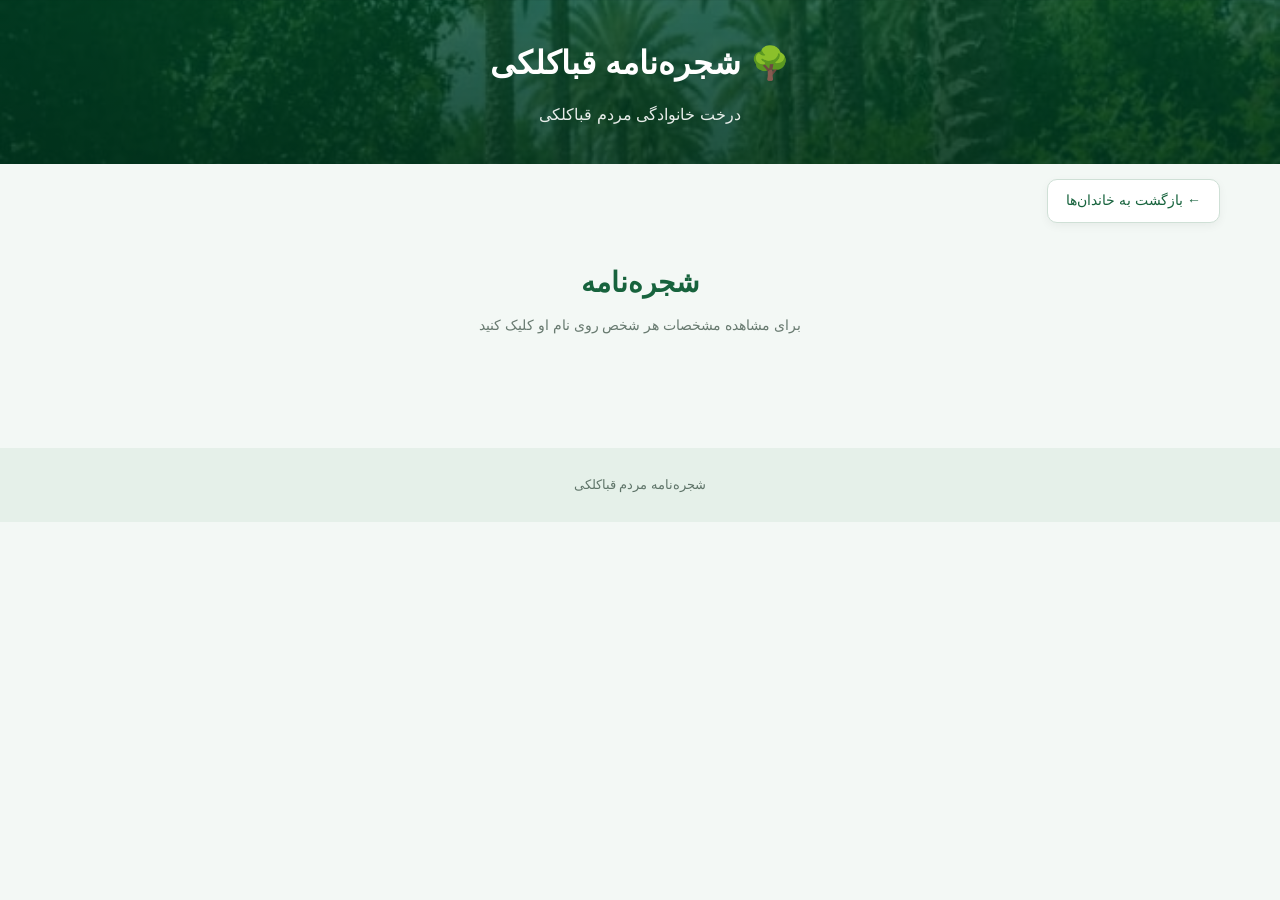
==== commit 0b7969ca: "Create family.html" ====
--- a/family.html
+++ b/family.html
@@ -2,8 +2,13 @@
 <html lang="fa" dir="rtl">
 
 <head>
+
     <meta charset="UTF-8">
-    <meta name="viewport" content="width=device-width, initial-scale=1.0">
+
+    <meta
+        name="viewport"
+        content="width=device-width, initial-scale=1.0"
+    >
 
     <title>شجره‌نامه قباکلکی</title>
 
@@ -11,615 +16,1783 @@
 
         * {
             box-sizing: border-box;
+            margin: 0;
+            padding: 0;
         }
 
         body {
-            margin: 0;
             font-family: Tahoma, Arial, sans-serif;
-            background: #f7faf8;
-            color: #26352f;
-        }
+            background: #f3f8f5;
+            color: #183b2a;
+            line-height: 1.8;
+        }
+
 
         /* =========================
-           هدر با عکس قباکلکی
+           سربرگ
         ========================= */
 
         header {
             background:
                 linear-gradient(
-                    rgba(0, 85, 45, 0.70),
-                    rgba(0, 65, 35, 0.78)
+                    rgba(0, 70, 40, 0.78),
+                    rgba(0, 55, 32, 0.85)
                 ),
                 url("./IMG-20260828-WA0000.jpg");
 
             background-size: cover;
             background-position: center;
-            background-repeat: no-repeat;
 
             color: white;
 
-            min-height: 250px;
-            padding: 60px 20px;
+            padding: 35px 20px;
+
+            text-align: center;
+        }
+
+        header h1 {
+            font-size: 32px;
+            margin-bottom: 8px;
+        }
+
+        header p {
+            font-size: 16px;
+            opacity: 0.9;
+        }
+
+
+        /* =========================
+           نوار بالا
+        ========================= */
+
+        .top-bar {
+            max-width: 1200px;
+            margin: 0 auto;
+
+            padding: 15px 20px;
+
+            display: flex;
+            justify-content: space-between;
+            align-items: center;
+
+            gap: 15px;
+        }
+
+        .back-button {
+            display: inline-block;
+
+            background: white;
+            color: #17633d;
+
+            border: 1px solid #cfe0d6;
+
+            padding: 8px 18px;
+
+            border-radius: 10px;
+
+            text-decoration: none;
+
+            font-size: 14px;
+
+            box-shadow: 0 3px 10px rgba(0,0,0,0.05);
+        }
+
+        .back-button:hover {
+            background: #17633d;
+            color: white;
+        }
+
+
+        /* =========================
+           عنوان خاندان
+        ========================= */
+
+        .family-title {
+            text-align: center;
+
+            padding: 20px 15px 10px;
+        }
+
+        .family-title h2 {
+            color: #17633d;
+            font-size: 28px;
+
+            margin-bottom: 5px;
+        }
+
+        .family-title p {
+            color: #687a70;
+            font-size: 14px;
+        }
+
+
+        /* =========================
+           ناحیه نمودار
+        ========================= */
+
+        .tree-wrapper {
+            width: 100%;
+
+            overflow-x: auto;
+            overflow-y: hidden;
+
+            padding: 30px 25px 70px;
+
+            -webkit-overflow-scrolling: touch;
+        }
+
+        .tree {
+            min-width: 850px;
 
             display: flex;
             flex-direction: column;
+            align-items: center;
+
+            margin: 0 auto;
+        }
+
+
+        /* =========================
+           نسل
+        ========================= */
+
+        .generation {
+            display: flex;
+
             justify-content: center;
+            align-items: flex-start;
+
+            gap: 35px;
+
+            width: max-content;
+
+            position: relative;
+        }
+
+
+        /* =========================
+           واحد خانواده
+        ========================= */
+
+        .family-unit {
+            display: flex;
+            flex-direction: column;
             align-items: center;
 
+            position: relative;
+
+            min-width: 170px;
+        }
+
+
+        /* زوج */
+
+        .couple {
+            display: flex;
+
+            align-items: center;
+            justify-content: center;
+
+            gap: 7px;
+
+            position: relative;
+        }
+
+
+        /* =========================
+           کارت شخص
+        ========================= */
+
+        .person-card {
+            width: 145px;
+
+            background: white;
+
+            border: 2px solid #b9d3c3;
+
+            border-radius: 14px;
+
+            padding: 13px 10px;
+
             text-align: center;
-        }
-
-        header h1 {
-            margin: 0;
-
-            font-size: 38px;
-            line-height: 1.6;
-
-            text-shadow:
-                0 2px 5px rgba(0, 0, 0, 0.35);
-        }
-
-        header p {
-            margin: 10px 0 0;
-
-            font-size: 19px;
-
-            text-shadow:
-                0 1px 4px rgba(0, 0, 0, 0.35);
-        }
-
-        /* =========================
-           منو
-        ========================= */
-
-        nav {
-            background: #00633d;
-
-            display: flex;
-            justify-content: center;
-            align-items: center;
-
-            gap: 5px;
-
-            padding: 0 10px;
-        }
-
-        nav a {
-            color: white;
-
-            text-decoration: none;
-
-            padding: 16px 28px;
-
-            font-size: 16px;
-            font-weight: bold;
-
-            border-bottom: 4px solid transparent;
-
-            transition: 0.2s;
-        }
-
-        nav a:hover,
-        nav a.active {
-            background: rgba(255, 255, 255, 0.08);
-
-            border-bottom-color: #b7f0d5;
-        }
-
-        /* =========================
-           محتوای اصلی
-        ========================= */
-
-        main {
-            max-width: 1050px;
-
-            margin: 0 auto;
-
-            padding: 50px 20px 70px;
-        }
-
-        .page-title {
-            text-align: center;
-
-            margin-bottom: 45px;
-        }
-
-        .page-title h2 {
-            color: #075b3b;
-
-            font-size: 34px;
-
-            margin: 0 0 12px;
-        }
-
-        .page-title p {
-            color: #52635c;
-
-            font-size: 18px;
-
-            margin: 0;
-        }
-
-        /* =========================
-           کارت خاندان‌ها
-        ========================= */
-
-        .families {
-            display: grid;
-
-            grid-template-columns:
-                repeat(3, 1fr);
-
-            gap: 25px;
-        }
-
-        .family-card {
-            background: white;
-
-            border: 1px solid #d7e8df;
-
-            border-radius: 15px;
-
-            overflow: hidden;
+
+            cursor: pointer;
 
             box-shadow:
-                0 5px 18px
-                rgba(0, 80, 50, 0.08);
-
-            transition:
-                transform 0.2s,
-                box-shadow 0.2s;
-        }
-
-        .family-card:hover {
-            transform: translateY(-5px);
+                0 5px 16px rgba(0, 70, 40, 0.09);
+
+            transition: 0.25s;
+
+            position: relative;
+        }
+
+        .person-card:hover {
+            transform: translateY(-4px);
+
+            border-color: #176b43;
 
             box-shadow:
-                0 10px 25px
-                rgba(0, 80, 50, 0.14);
-        }
-
-        /* بالای کارت */
-
-        .family-card-header {
-            background:
-                linear-gradient(
-                    135deg,
-                    #dff1e9,
-                    #eff8f4
-                );
-
-            padding: 25px 20px;
-
-            text-align: center;
-
-            border-bottom:
-                1px solid #d7e8df;
-        }
-
-        .family-icon {
-            width: 65px;
-            height: 65px;
-
-            margin: 0 auto 12px;
+                0 9px 24px rgba(0, 70, 40, 0.16);
+        }
+
+
+        /* آیکون شخص */
+
+        .person-icon {
+            width: 48px;
+            height: 48px;
+
+            margin: 0 auto 7px;
 
             border-radius: 50%;
 
-            background: #08734a;
-
-            color: white;
+            background: #e3f0e8;
 
             display: flex;
             align-items: center;
             justify-content: center;
 
-            font-size: 31px;
-        }
-
-        .family-card-header h3 {
-            margin: 0;
-
-            color: #075b3b;
+            font-size: 25px;
+        }
+
+
+        .person-name {
+            font-size: 16px;
+
+            font-weight: bold;
+
+            color: #155f3b;
+
+            margin-bottom: 3px;
+        }
+
+        .person-role {
+            font-size: 11px;
+
+            color: #74847b;
+        }
+
+
+        /* =========================
+           علامت ازدواج
+        ========================= */
+
+        .marriage {
+            font-size: 18px;
+
+            color: #b18428;
+
+            font-weight: bold;
+        }
+
+
+        /* =========================
+           خط بین نسل‌ها
+        ========================= */
+
+        .generation-line {
+            width: 2px;
+
+            height: 45px;
+
+            background: #8db39d;
+
+            position: relative;
+        }
+
+
+        .generation-line::after {
+            content: "";
+
+            position: absolute;
+
+            bottom: 0;
+            left: 50%;
+
+            width: 9px;
+            height: 9px;
+
+            border-left: 2px solid #8db39d;
+            border-bottom: 2px solid #8db39d;
+
+            transform:
+                translateX(-50%)
+                rotate(-45deg);
+        }
+
+
+        /* =========================
+           فرزندان
+        ========================= */
+
+        .children {
+            display: flex;
+
+            justify-content: center;
+            align-items: flex-start;
+
+            gap: 28px;
+
+            position: relative;
+
+            padding-top: 35px;
+        }
+
+
+        /*
+           خط افقی بالای فرزندان
+        */
+
+        .children::before {
+            content: "";
+
+            position: absolute;
+
+            top: 17px;
+
+            left: 10%;
+
+            right: 10%;
+
+            height: 2px;
+
+            background: #8db39d;
+        }
+
+
+        /* خط عمودی هر فرزند */
+
+        .child {
+            position: relative;
+
+            padding-top: 18px;
+        }
+
+        .child::before {
+            content: "";
+
+            position: absolute;
+
+            top: 0;
+            left: 50%;
+
+            width: 2px;
+            height: 20px;
+
+            background: #8db39d;
+        }
+
+
+        /* =========================
+           عنوان نسل
+        ========================= */
+
+        .generation-title {
+            color: #5c7869;
+
+            font-size: 13px;
+
+            background: #e6f0ea;
+
+            padding: 5px 15px;
+
+            border-radius: 20px;
+
+            margin-bottom: 18px;
+        }
+
+
+        /* =========================
+           مشخصات شخص - پنجره
+        ========================= */
+
+        .modal {
+            display: none;
+
+            position: fixed;
+
+            inset: 0;
+
+            background: rgba(0, 35, 20, 0.62);
+
+            z-index: 1000;
+
+            align-items: center;
+            justify-content: center;
+
+            padding: 20px;
+        }
+
+        .modal.active {
+            display: flex;
+        }
+
+
+        .profile {
+            background: white;
+
+            width: 100%;
+            max-width: 430px;
+
+            max-height: 90vh;
+
+            overflow-y: auto;
+
+            border-radius: 20px;
+
+            padding: 25px;
+
+            position: relative;
+
+            box-shadow:
+                0 20px 60px rgba(0,0,0,0.25);
+
+            animation: showProfile 0.2s ease;
+        }
+
+
+        @keyframes showProfile {
+
+            from {
+                opacity: 0;
+                transform: translateY(15px) scale(0.97);
+            }
+
+            to {
+                opacity: 1;
+                transform: translateY(0) scale(1);
+            }
+
+        }
+
+
+        .close {
+            position: absolute;
+
+            top: 12px;
+            left: 15px;
+
+            width: 34px;
+            height: 34px;
+
+            border: none;
+
+            border-radius: 50%;
+
+            background: #edf4ef;
+
+            color: #17633d;
+
+            font-size: 20px;
+
+            cursor: pointer;
+        }
+
+
+        /* =========================
+           عکس شخص
+        ========================= */
+
+        .profile-photo {
+            width: 115px;
+            height: 115px;
+
+            margin: 5px auto 15px;
+
+            border-radius: 50%;
+
+            overflow: hidden;
+
+            border: 4px solid #d7e9de;
+
+            background: #e8f2ec;
+
+            display: flex;
+
+            align-items: center;
+            justify-content: center;
+
+            font-size: 50px;
+        }
+
+        .profile-photo img {
+            width: 100%;
+            height: 100%;
+
+            object-fit: cover;
+        }
+
+
+        .profile h2 {
+            text-align: center;
+
+            color: #155f3b;
 
             font-size: 24px;
-        }
-
-        /* بدنه کارت */
-
-        .family-card-body {
-            padding: 25px 22px;
-
+
+            margin-bottom: 20px;
+        }
+
+
+        /* =========================
+           اطلاعات
+        ========================= */
+
+        .info-row {
+            display: flex;
+
+            justify-content: space-between;
+
+            gap: 15px;
+
+            padding: 10px 0;
+
+            border-bottom: 1px dashed #d5e2da;
+
+            font-size: 14px;
+        }
+
+        .info-label {
+            color: #718078;
+
+            min-width: 80px;
+        }
+
+        .info-value {
+            color: #183b2a;
+
+            font-weight: bold;
+
+            text-align: left;
+        }
+
+
+        /* =========================
+           پایین صفحه
+        ========================= */
+
+        footer {
             text-align: center;
-        }
-
-        .family-description {
-            color: #5a6963;
-
-            font-size: 15px;
-
-            line-height: 2;
-
-            min-height: 60px;
-
-            margin: 0 0 20px;
-        }
-
-        /* دکمه */
-
-        .family-button {
-            display: block;
-
-            width: 100%;
-
-            padding: 12px 18px;
-
-            border:
-                1.5px solid #08734a;
-
-            border-radius: 9px;
-
-            background: white;
-
-            color: #075b3b;
-
-            text-decoration: none;
-
-            font-weight: bold;
-
-            font-size: 16px;
-
-            transition: 0.2s;
-        }
-
-        .family-button:hover {
-            background: #08734a;
-
-            color: white;
-        }
-
-        /* =========================
-           توضیحات
-        ========================= */
-
-        .notice {
-            margin-top: 45px;
-
-            padding: 22px;
-
-            background: #edf7f2;
-
-            border:
-                1px solid #d3e8de;
-
-            border-radius: 12px;
-
-            text-align: center;
-
-            color: #40564c;
-
-            line-height: 2;
-        }
-
-        .notice strong {
-            color: #075b3b;
-        }
-
-        /* =========================
-           فوتر
-        ========================= */
-
-        footer {
-            background: #075b3b;
-
-            color: white;
-
-            text-align: center;
-
-            padding: 22px;
-
-            font-size: 14px;
-        }
+
+            padding: 25px 15px;
+
+            background: #e5f0e9;
+
+            color: #60756a;
+
+            font-size: 13px;
+        }
+
 
         /* =========================
            موبایل
         ========================= */
 
-        @media (max-width: 800px) {
-
-            .families {
-                grid-template-columns: 1fr;
+        @media (max-width: 600px) {
+
+            header {
+                padding: 27px 15px;
             }
 
-            .family-card {
-                max-width: 600px;
-
-                width: 100%;
-
-                margin: 0 auto;
+            header h1 {
+                font-size: 25px;
             }
 
-            header {
-                min-height: 210px;
-
-                padding: 45px 15px;
+            .top-bar {
+                padding: 12px;
             }
 
-            header h1 {
-                font-size: 30px;
+            .family-title h2 {
+                font-size: 23px;
             }
 
-            header p {
-                font-size: 16px;
+            .tree-wrapper {
+                padding-left: 10px;
+                padding-right: 10px;
             }
 
-            nav {
-                flex-wrap: wrap;
+            .person-card {
+                width: 135px;
             }
 
-            nav a {
-                padding: 13px 15px;
-
-                font-size: 14px;
+            .children {
+                gap: 20px;
             }
 
-            main {
-                padding: 35px 15px 55px;
-            }
-
-            .page-title h2 {
-                font-size: 29px;
-            }
-
-            .page-title p {
-                font-size: 15px;
-            }
-        }
-
-        @media (max-width: 420px) {
-
-            header h1 {
-                font-size: 26px;
-            }
-
-            header p {
-                font-size: 14px;
-            }
-
-            nav a {
-                padding: 11px 10px;
-
-                font-size: 13px;
-            }
-
-            .family-card-header h3 {
-                font-size: 22px;
-            }
         }
 
     </style>
+
 </head>
 
 
 <body>
 
 
-    <!-- هدر -->
-
-    <header>
-
-        <h1>
-            🌳 شجره‌نامه قباکلکی
-        </h1>
-
-        <p>
-            درخت خانوادگی مردم قباکلکی
-        </p>
-
-    </header>
-
-
-    <!-- منو -->
-
-    <nav>
-
-        <a
-            href="./index.html"
-            class="active"
+<!-- ==================================================
+     سربرگ
+================================================== -->
+
+<header>
+
+    <h1>
+        🌳 شجره‌نامه قباکلکی
+    </h1>
+
+    <p>
+        درخت خانوادگی مردم قباکلکی
+    </p>
+
+</header>
+
+
+<!-- ==================================================
+     نوار بالا
+================================================== -->
+
+<div class="top-bar">
+
+    <a
+        href="index.html"
+        class="back-button"
+    >
+        ← بازگشت به خاندان‌ها
+    </a>
+
+</div>
+
+
+<!-- ==================================================
+     عنوان
+================================================== -->
+
+<section class="family-title">
+
+    <h2 id="familyTitle">
+        شجره‌نامه
+    </h2>
+
+    <p>
+        برای مشاهده مشخصات هر شخص روی نام او کلیک کنید
+    </p>
+
+</section>
+
+
+<!-- ==================================================
+     نمودار
+================================================== -->
+
+<div class="tree-wrapper">
+
+    <div
+        class="tree"
+        id="tree"
+    >
+        <!-- نمودار توسط JavaScript ساخته می‌شود -->
+    </div>
+
+</div>
+
+
+<!-- ==================================================
+     پنجره مشخصات شخص
+================================================== -->
+
+<div
+    class="modal"
+    id="profileModal"
+>
+
+    <div class="profile">
+
+        <button
+            class="close"
+            onclick="closeProfile()"
         >
-            🏠 صفحه اصلی
-        </a>
-
-        <a href="#families">
-            👨‍👩‍👧 خاندان‌ها
-        </a>
-
-        <a href="./person.html">
-            👤 افراد
-        </a>
-
-    </nav>
-
-
-    <!-- محتوای اصلی -->
-
-    <main>
-
-        <div class="page-title">
-
-            <h2>
-                خاندان‌های قباکلکی
-            </h2>
-
-            <p>
-                برای مشاهده شجره هر خاندان،
-                روی کارت مورد نظر کلیک کنید.
-            </p>
-
+            ×
+        </button>
+
+
+        <div
+            class="profile-photo"
+            id="profilePhoto"
+        >
+            👤
         </div>
 
 
-        <!-- کارت خاندان‌ها -->
+        <h2 id="profileName">
+            نام شخص
+        </h2>
+
+
+        <div id="profileInfo">
+        </div>
+
+    </div>
+
+</div>
+
+
+<!-- ==================================================
+     پایین صفحه
+================================================== -->
+
+<footer>
+
+    شجره‌نامه مردم قباکلکی
+
+</footer>
+
+
+
+<script>
+
+
+/* ==================================================
+   اطلاعات افراد
+================================================== */
+
+const people = {
+
+
+    /* =========================
+       خاندان احمد
+    ========================= */
+
+    "ahmad": {
+        name: "احمد",
+        job: "معلم",
+        education: "",
+        father: "غلامحسین",
+        mother: "",
+        spouse: "شیرین",
+        children: "فریده، فجر، غلامحسین، فیض، پدرام",
+        photo: ""
+    },
+
+    "shirin": {
+        name: "شیرین",
+        job: "خانه‌دار",
+        education: "",
+        father: "",
+        mother: "",
+        spouse: "احمد",
+        children: "فریده، فجر، غلامحسین، فیض، پدرام",
+        photo: ""
+    },
+
+    "farideh": {
+        name: "فریده",
+        job: "کارمند",
+        education: "دکترای شیلات",
+        father: "احمد",
+        mother: "شیرین",
+        spouse: "صادق",
+        children: "کاملیا",
+        photo: ""
+    },
+
+    "sadegh": {
+        name: "صادق",
+        job: "کارمند",
+        education: "",
+        father: "علی",
+        mother: "مهین",
+        spouse: "فریده",
+        children: "کاملیا",
+        photo: ""
+    },
+
+    "kamelya": {
+        name: "کاملیا",
+        job: "دانش‌آموز",
+        education: "",
+        father: "صادق",
+        mother: "فریده",
+        spouse: "",
+        children: "",
+        photo: ""
+    },
+
+    "fajr": {
+        name: "فجر",
+        job: "کارمند",
+        education: "فوق‌لیسانس برق",
+        father: "احمد",
+        mother: "شیرین",
+        spouse: "فاطمه",
+        children: "باران",
+        photo: ""
+    },
+
+    "fatemeh-fajr": {
+        name: "فاطمه",
+        job: "",
+        education: "",
+        father: "",
+        mother: "",
+        spouse: "فجر",
+        children: "باران",
+        photo: ""
+    },
+
+    "baran": {
+        name: "باران",
+        job: "دانش‌آموز",
+        education: "",
+        father: "فجر",
+        mother: "فاطمه",
+        spouse: "",
+        children: "",
+        photo: ""
+    },
+
+    "gholamhossein-ahmad": {
+        name: "غلامحسین",
+        job: "کارمند",
+        education: "",
+        father: "احمد",
+        mother: "شیرین",
+        spouse: "سمیه عبدالکریم",
+        children: "لیانا",
+        photo: ""
+    },
+
+    "somayeh-abdolkarim": {
+        name: "سمیه عبدالکریم",
+        job: "کارمند",
+        education: "فوق‌لیسانس شیلات",
+        father: "",
+        mother: "",
+        spouse: "غلامحسین",
+        children: "لیانا",
+        photo: ""
+    },
+
+    "liana": {
+        name: "لیانا",
+        job: "دانش‌آموز",
+        education: "",
+        father: "غلامحسین",
+        mother: "سمیه عبدالکریم",
+        spouse: "",
+        children: "",
+        photo: ""
+    },
+
+    "feiz": {
+        name: "فیض",
+        job: "معلم",
+        education: "فوق‌لیسانس ادبیات",
+        father: "احمد",
+        mother: "شیرین",
+        spouse: "سمیه اسپرغم",
+        children: "",
+        photo: ""
+    },
+
+    "somayeh-espargham": {
+        name: "سمیه اسپرغم",
+        job: "معلم",
+        education: "",
+        father: "",
+        mother: "",
+        spouse: "فیض",
+        children: "",
+        photo: ""
+    },
+
+    "pedram": {
+        name: "پدرام",
+        job: "",
+        education: "",
+        father: "احمد",
+        mother: "شیرین",
+        spouse: "",
+        children: "",
+        photo: ""
+    },
+
+
+    /* =========================
+       خاندان علی
+    ========================= */
+
+    "ali": {
+        name: "علی",
+        job: "",
+        education: "",
+        father: "غلامحسین",
+        mother: "",
+        spouse: "مهین",
+        children: "صادق، صدیقه، صمد، خیری، فاطمه، مریم",
+        photo: ""
+    },
+
+    "mahin": {
+        name: "مهین",
+        job: "",
+        education: "",
+        father: "",
+        mother: "",
+        spouse: "علی",
+        children: "صادق، صدیقه، صمد، خیری، فاطمه، مریم",
+        photo: ""
+    },
+
+    "sedigheh": {
+        name: "صدیقه",
+        job: "",
+        education: "",
+        father: "علی",
+        mother: "مهین",
+        spouse: "منصور",
+        children: "محمد علی، ژاله، یکتا",
+        photo: ""
+    },
+
+    "mansour": {
+        name: "منصور",
+        job: "",
+        education: "",
+        father: "",
+        mother: "",
+        spouse: "صدیقه",
+        children: "محمد علی، ژاله، یکتا",
+        photo: ""
+    },
+
+    "mohammad-ali": {
+        name: "محمد علی",
+        job: "",
+        education: "",
+        father: "منصور",
+        mother: "صدیقه",
+        spouse: "",
+        children: "",
+        photo: ""
+    },
+
+    "zhaleh": {
+        name: "ژاله",
+        job: "",
+        education: "",
+        father: "منصور",
+        mother: "صدیقه",
+        spouse: "",
+        children: "",
+        photo: ""
+    },
+
+    "yekta": {
+        name: "یکتا",
+        job: "",
+        education: "",
+        father: "منصور",
+        mother: "صدیقه",
+        spouse: "",
+        children: "",
+        photo: ""
+    },
+
+    "samad": {
+        name: "صمد",
+        job: "",
+        education: "",
+        father: "علی",
+        mother: "مهین",
+        spouse: "زهرا",
+        children: "نیلوفر، ملیکا",
+        photo: ""
+    },
+
+    "zahra-samad": {
+        name: "زهرا",
+        job: "",
+        education: "",
+        father: "",
+        mother: "",
+        spouse: "صمد",
+        children: "نیلوفر، ملیکا",
+        photo: ""
+    },
+
+    "niloufar": {
+        name: "نیلوفر",
+        job: "",
+        education: "",
+        father: "صمد",
+        mother: "زهرا",
+        spouse: "",
+        children: "",
+        photo: ""
+    },
+
+    "melika": {
+        name: "ملیکا",
+        job: "",
+        education: "",
+        father: "صمد",
+        mother: "زهرا",
+        spouse: "",
+        children: "",
+        photo: ""
+    },
+
+    "kheyri": {
+        name: "خیری",
+        job: "",
+        education: "",
+        father: "علی",
+        mother: "مهین",
+        spouse: "وحید",
+        children: "ارمینا",
+        photo: ""
+    },
+
+    "vahid": {
+        name: "وحید",
+        job: "",
+        education: "",
+        father: "",
+        mother: "",
+        spouse: "خیری",
+        children: "ارمینا",
+        photo: ""
+    },
+
+    "armina": {
+        name: "ارمینا",
+        job: "",
+        education: "",
+        father: "وحید",
+        mother: "خیری",
+        spouse: "",
+        children: "",
+        photo: ""
+    },
+
+    "fatemeh-ali": {
+        name: "فاطمه",
+        job: "",
+        education: "",
+        father: "علی",
+        mother: "مهین",
+        spouse: "",
+        children: "",
+        photo: ""
+    },
+
+    "maryam-ali": {
+        name: "مریم",
+        job: "",
+        education: "",
+        father: "علی",
+        mother: "مهین",
+        spouse: "",
+        children: "",
+        photo: ""
+    },
+
+
+    /* =========================
+       خاندان محمد عبدالرشید
+    ========================= */
+
+    "mohammad-abdolrashid": {
+        name: "محمد عبدالرشید",
+        job: "",
+        education: "",
+        father: "",
+        mother: "",
+        spouse: "عصمت",
+        children: "ابراهیم، رشید، الهام",
+        photo: ""
+    },
+
+    "esmat": {
+        name: "عصمت",
+        job: "",
+        education: "",
+        father: "",
+        mother: "",
+        spouse: "محمد عبدالرشید",
+        children: "ابراهیم، رشید، الهام",
+        photo: ""
+    },
+
+    "ebrahim": {
+        name: "ابراهیم",
+        job: "",
+        education: "",
+        father: "محمد عبدالرشید",
+        mother: "عصمت",
+        spouse: "سارا",
+        children: "",
+        photo: ""
+    },
+
+    "sara": {
+        name: "سارا",
+        job: "",
+        education: "",
+        father: "",
+        mother: "",
+        spouse: "ابراهیم",
+        children: "",
+        photo: ""
+    },
+
+    "rashid": {
+        name: "رشید",
+        job: "",
+        education: "",
+        father: "محمد عبدالرشید",
+        mother: "عصمت",
+        spouse: "زهرا",
+        children: "هلنا",
+        photo: ""
+    },
+
+    "zahra-rashid": {
+        name: "زهرا",
+        job: "",
+        education: "",
+        father: "",
+        mother: "",
+        spouse: "رشید",
+        children: "هلنا",
+        photo: ""
+    },
+
+    "helena": {
+        name: "هلنا",
+        job: "",
+        education: "",
+        father: "رشید",
+        mother: "زهرا",
+        spouse: "",
+        children: "",
+        photo: ""
+    },
+
+    "elham": {
+        name: "الهام",
+        job: "",
+        education: "",
+        father: "محمد عبدالرشید",
+        mother: "عصمت",
+        spouse: "",
+        children: "",
+        photo: ""
+    }
+
+};
+
+
+/* ==================================================
+   ساخت کارت شخص
+================================================== */
+
+function createPerson(id) {
+
+    const person = people[id];
+
+    if (!person) {
+        return "";
+    }
+
+    const role =
+        person.job ||
+        "برای مشاهده مشخصات کلیک کنید";
+
+
+    return `
 
         <div
-            class="families"
-            id="families"
+            class="person-card"
+            onclick="showProfile('${id}')"
         >
 
-
-            <!-- خاندان احمد -->
-
-            <div class="family-card">
-
-                <div class="family-card-header">
-
-                    <div class="family-icon">
-                        👨‍👩‍👧‍👦
-                    </div>
-
-                    <h3>
-                        خاندان احمد
-                    </h3>
+            <div class="person-icon">
+                👤
+            </div>
+
+            <div class="person-name">
+                ${person.name}
+            </div>
+
+            <div class="person-role">
+                ${role}
+            </div>
+
+        </div>
+
+    `;
+}
+
+
+/* ==================================================
+   ساخت یک زوج
+================================================== */
+
+function createCouple(personId, spouseId) {
+
+    let html = `
+        <div class="couple">
+    `;
+
+    html += createPerson(personId);
+
+    if (spouseId) {
+
+        html += `
+            <div class="marriage">
+                ♥
+            </div>
+        `;
+
+        html += createPerson(spouseId);
+
+    }
+
+    html += `
+        </div>
+    `;
+
+    return html;
+}
+
+
+/* ==================================================
+   ساخت خانواده
+================================================== */
+
+function createFamilyUnit(
+    personId,
+    spouseId,
+    children
+) {
+
+    let html = `
+        <div class="family-unit">
+
+            ${createCouple(personId, spouseId)}
+    `;
+
+
+    if (children && children.length > 0) {
+
+        html += `
+            <div class="generation-line"></div>
+
+            <div class="children">
+        `;
+
+
+        children.forEach(child => {
+
+            html += `
+                <div class="child">
+
+                    ${createFamilyUnit(
+                        child.id,
+                        child.spouse,
+                        child.children
+                    )}
 
                 </div>
-
-                <div class="family-card-body">
-
-                    <p class="family-description">
-
-                        مشاهده اعضای خاندان احمد،
-                        همسران، فرزندان و نسل‌های بعدی.
-
-                    </p>
-
-                    <a
-                        class="family-button"
-                        href="./family.html?family=ahmad"
-                    >
-
-                        🌳 مشاهده شجره خاندان احمد
-
-                    </a>
-
-                </div>
-
+            `;
+
+        });
+
+
+        html += `
             </div>
-
-
-            <!-- خاندان علی -->
-
-            <div class="family-card">
-
-                <div class="family-card-header">
-
-                    <div class="family-icon">
-                        👨‍👩‍👧‍👦
-                    </div>
-
-                    <h3>
-                        خاندان علی
-                    </h3>
-
-                </div>
-
-                <div class="family-card-body">
-
-                    <p class="family-description">
-
-                        مشاهده اعضای خاندان علی،
-                        همسران، فرزندان و نسل‌های بعدی.
-
-                    </p>
-
-                    <a
-                        class="family-button"
-                        href="./family.html?family=ali"
-                    >
-
-                        🌳 مشاهده شجره خاندان علی
-
-                    </a>
-
-                </div>
+        `;
+
+    }
+
+
+    html += `
+        </div>
+    `;
+
+    return html;
+}
+
+
+/* ==================================================
+   اطلاعات ساختار خاندان‌ها
+================================================== */
+
+const families = {
+
+
+    /* =========================
+       احمد
+    ========================= */
+
+    ahmad: {
+
+        title: "خاندان احمد",
+
+        description:
+            "شجره‌نامه خاندان احمد",
+
+        root: {
+
+            person: "ahmad",
+
+            spouse: "shirin",
+
+            children: [
+
+                {
+                    id: "farideh",
+                    spouse: "sadegh",
+
+                    children: [
+
+                        {
+                            id: "kamelya",
+                            spouse: "",
+                            children: []
+                        }
+
+                    ]
+                },
+
+                {
+                    id: "fajr",
+                    spouse: "fatemeh-fajr",
+
+                    children: [
+
+                        {
+                            id: "baran",
+                            spouse: "",
+                            children: []
+                        }
+
+                    ]
+                },
+
+                {
+                    id: "gholamhossein-ahmad",
+                    spouse: "somayeh-abdolkarim",
+
+                    children: [
+
+                        {
+                            id: "liana",
+                            spouse: "",
+                            children: []
+                        }
+
+                    ]
+                },
+
+                {
+                    id: "feiz",
+                    spouse: "somayeh-espargham",
+
+                    children: []
+                },
+
+                {
+                    id: "pedram",
+                    spouse: "",
+
+                    children: []
+                }
+
+            ]
+
+        }
+
+    },
+
+
+    /* =========================
+       علی
+    ========================= */
+
+    ali: {
+
+        title: "خاندان علی",
+
+        description:
+            "شجره‌نامه خاندان علی",
+
+        root: {
+
+            person: "ali",
+
+            spouse: "mahin",
+
+            children: [
+
+                {
+                    id: "sadegh",
+                    spouse: "farideh",
+
+                    children: [
+
+                        {
+                            id: "kamelya",
+                            spouse: "",
+                            children: []
+                        }
+
+                    ]
+                },
+
+                {
+                    id: "sedigheh",
+                    spouse: "mansour",
+
+                    children: [
+
+                        {
+                            id: "mohammad-ali",
+                            spouse: "",
+                            children: []
+                        },
+
+                        {
+                            id: "zhaleh",
+                            spouse: "",
+                            children: []
+                        },
+
+                        {
+                            id: "yekta",
+                            spouse: "",
+                            children: []
+                        }
+
+                    ]
+                },
+
+                {
+                    id: "samad",
+                    spouse: "zahra-samad",
+
+                    children: [
+
+                        {
+                            id: "niloufar",
+                            spouse: "",
+                            children: []
+                        },
+
+                        {
+                            id: "melika",
+                            spouse: "",
+                            children: []
+                        }
+
+                    ]
+                },
+
+                {
+                    id: "kheyri",
+                    spouse: "vahid",
+
+                    children: [
+
+                        {
+                            id: "armina",
+                            spouse: "",
+                            children: []
+                        }
+
+                    ]
+                },
+
+                {
+                    id: "fatemeh-ali",
+                    spouse: "",
+                    children: []
+                },
+
+                {
+                    id: "maryam-ali",
+                    spouse: "",
+                    children: []
+                }
+
+            ]
+
+        }
+
+    },
+
+
+    /* =========================
+       محمد عبدالرشید
+    ========================= */
+
+    "mohammad-abdolrashid": {
+
+        title: "خاندان محمد عبدالرشید",
+
+        description:
+            "شجره‌نامه خاندان محمد عبدالرشید",
+
+        root: {
+
+            person: "mohammad-abdolrashid",
+
+            spouse: "esmat",
+
+            children: [
+
+                {
+                    id: "ebrahim",
+                    spouse: "sara",
+                    children: []
+                },
+
+                {
+                    id: "rashid",
+                    spouse: "zahra-rashid",
+
+                    children: [
+
+                        {
+                            id: "helena",
+                            spouse: "",
+                            children: []
+                        }
+
+                    ]
+                },
+
+                {
+                    id: "elham",
+                    spouse: "",
+                    children: []
+                }
+
+            ]
+
+        }
+
+    }
+
+};
+
+
+/* ==================================================
+   انتخاب خاندان از آدرس صفحه
+================================================== */
+
+const params =
+    new URLSearchParams(window.location.search);
+
+const familyId =
+    params.get("family") || "ahmad";
+
+
+/* ==================================================
+   نمایش خاندان
+================================================== */
+
+function renderFamily() {
+
+    const family =
+        families[familyId];
+
+    const title =
+        document.getElementById("familyTitle");
+
+    const tree =
+        document.getElementById("tree");
+
+
+    if (!family) {
+
+        title.textContent =
+            "خاندان پیدا نشد";
+
+        tree.innerHTML = `
+
+            <div style="
+                background:white;
+                padding:30px;
+                border-radius:15px;
+                text-align:center;
+            ">
+
+                این خاندان در شجره‌نامه وجود ندارد.
 
             </div>
 
-
-            <!-- خاندان محمد عبدالرشید -->
-
-            <div class="family-card">
-
-                <div class="family-card-header">
-
-                    <div class="family-icon">
-                        👨‍👩‍👧‍👦
-                    </div>
-
-                    <h3>
-                        خاندان محمد عبدالرشید
-                    </h3>
-
-                </div>
-
-                <div class="family-card-body">
-
-                    <p class="family-description">
-
-                        مشاهده اعضای خاندان محمد عبدالرشید،
-                        همسران، فرزندان و نسل‌های بعدی.
-
-                    </p>
-
-                    <a
-                        class="family-button"
-                        href="./family.html?family=mohammad-abdolrashid"
-                    >
-
-                        🌳 مشاهده شجره خاندان محمد عبدالرشید
-
-                    </a>
-
-                </div>
+        `;
+
+        return;
+    }
+
+
+    title.textContent =
+        family.title;
+
+
+    tree.innerHTML = `
+
+        <div class="generation-title">
+            نسل اصلی
+        </div>
+
+        ${createFamilyUnit(
+            family.root.person,
+            family.root.spouse,
+            family.root.children
+        )}
+
+    `;
+
+}
+
+
+renderFamily();
+
+
+/* ==================================================
+   نمایش مشخصات شخص
+================================================== */
+
+function showProfile(id) {
+
+    const person =
+        people[id];
+
+    if (!person) {
+        return;
+    }
+
+
+    document.getElementById(
+        "profileName"
+    ).textContent = person.name;
+
+
+    /* عکس */
+
+    const photo =
+        document.getElementById("profilePhoto");
+
+
+    if (person.photo) {
+
+        photo.innerHTML = `
+            <img
+                src="${person.photo}"
+                alt="${person.name}"
+                onerror="
+                    this.parentElement.innerHTML='👤';
+                "
+            >
+        `;
+
+    } else {
+
+        photo.innerHTML = "👤";
+
+    }
+
+
+    /* اطلاعات */
+
+    let info = "";
+
+
+    if (person.job) {
+
+        info += `
+
+            <div class="info-row">
+
+                <span class="info-label">
+                    شغل
+                </span>
+
+                <span class="info-value">
+                    ${person.job}
+                </span>
 
             </div>
 
-
-        </div>
-
-
-        <!-- توضیحات -->
-
-        <div class="notice">
-
-            <strong>
-                🌿 درباره شجره‌نامه
-            </strong>
-
-            <br>
-
-            با انتخاب هر خاندان می‌توانید
-            اعضای خانواده، همسران، فرزندان
-            و نسل‌های بعدی را مشاهده کنید.
-
-            <br>
-
-            با کلیک روی نام هر فرد نیز
-            اطلاعات بیشتر او نمایش داده می‌شود.
-
-        </div>
-
-
-    </main>
-
-
-    <!-- فوتر -->
-
-    <footer>
-
-        شجره‌نامه قباکلکی © ۱۴۰۵
-
-    </footer>
-
-
-</body>
-
-</html>
+        `;
+
+    }
+
+
+    if (person.education) {
+
+        info += `
+
+            <div class="info-row">
+
+                <span class="info-label">
+                    تحصیلات
+                </span>
+
+                <span class="info-value">
+                    ${person.education}
+                </span>
+
+            </div>
+
+        `;
+
+    }
+
+
+    if (person.father) {
+
+        info += `
+
+            <div class="info-row">
+
+                <span class="info-label">
+                    پدر
+                </span>
+
+                <span class="info-value">
+                    ${person.father}
+                </span>
+
+            </div>
+
+        `;
+
+    }
+
+
+    if (person.mother) {
+
+        info += `
+
+            <div class="info-row">
+
+                <span class="info-label">
+                    مادر
+                </span>
+
+                <span class="info-value">
+                    ${person.mother}
+                </span>
+
+            </div>
+
+        `;
+
+    }
+
+
+   
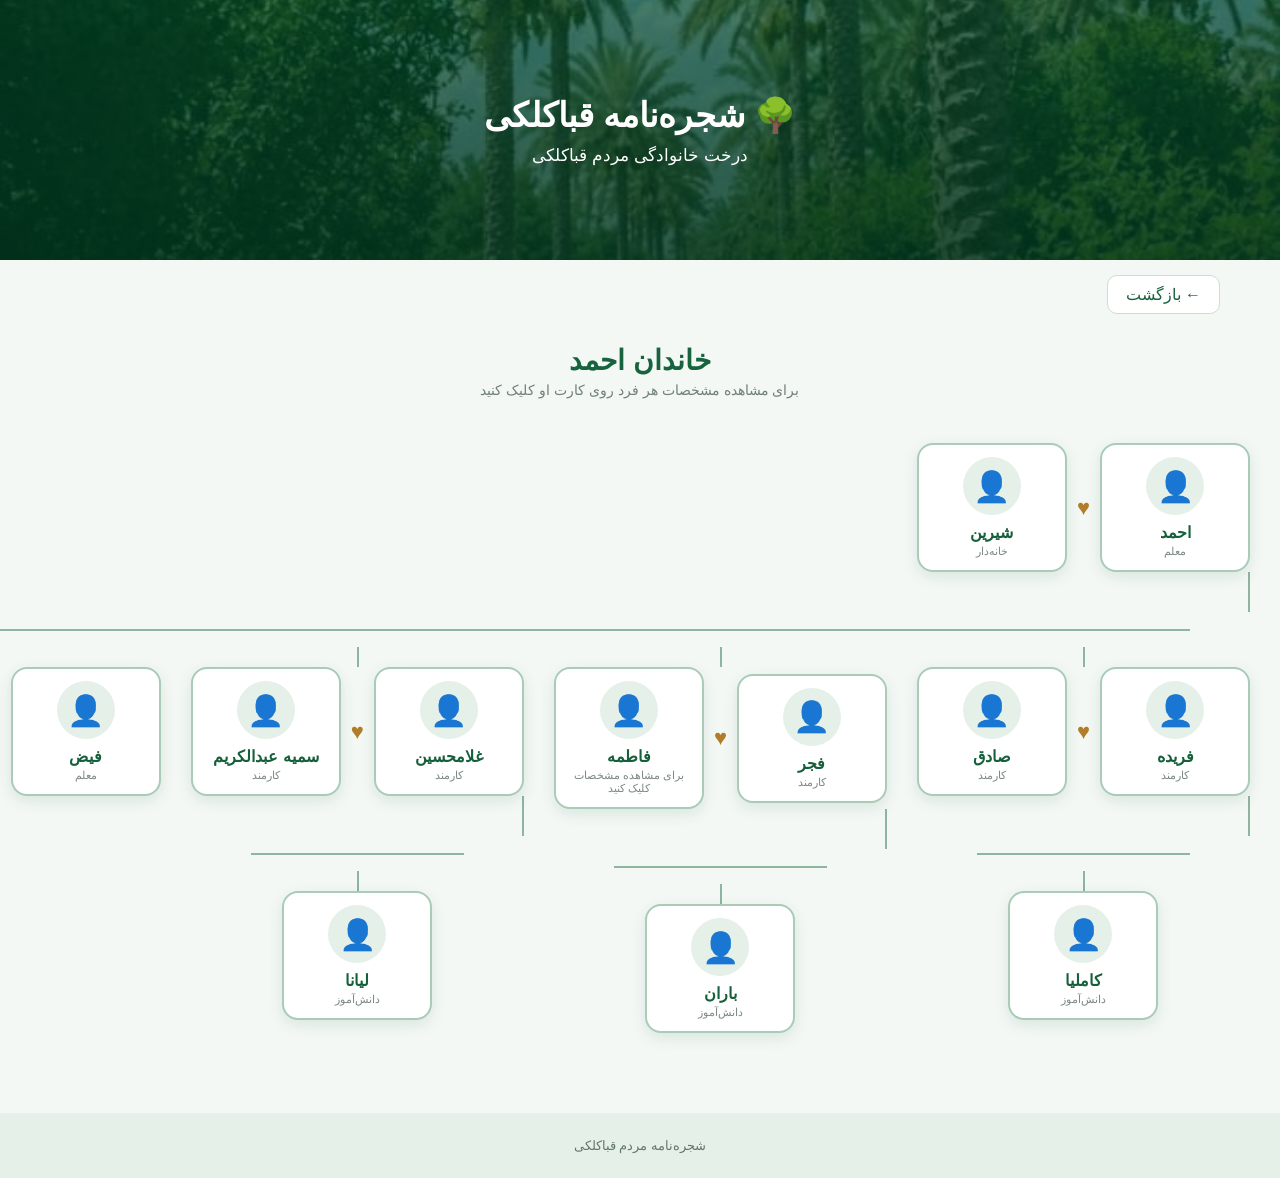
==== commit 1345438b: "Update family.html" ====
--- a/family.html
+++ b/family.html
@@ -2,13 +2,8 @@
 <html lang="fa" dir="rtl">
 
 <head>
-
     <meta charset="UTF-8">
-
-    <meta
-        name="viewport"
-        content="width=device-width, initial-scale=1.0"
-    >
+    <meta name="viewport" content="width=device-width, initial-scale=1.0">
 
     <title>شجره‌نامه قباکلکی</title>
 
@@ -24,19 +19,17 @@
             font-family: Tahoma, Arial, sans-serif;
             background: #f3f8f5;
             color: #183b2a;
-            line-height: 1.8;
-        }
-
-
-        /* =========================
-           سربرگ
-        ========================= */
+        }
+
+        /* ================= HEADER ================= */
 
         header {
+            min-height: 260px;
+
             background:
                 linear-gradient(
-                    rgba(0, 70, 40, 0.78),
-                    rgba(0, 55, 32, 0.85)
+                    rgba(0, 70, 40, 0.70),
+                    rgba(0, 55, 32, 0.82)
                 ),
                 url("./IMG-20260828-WA0000.jpg");
 
@@ -45,56 +38,50 @@
 
             color: white;
 
-            padding: 35px 20px;
+            display: flex;
+            flex-direction: column;
+            justify-content: center;
+            align-items: center;
 
             text-align: center;
+
+            padding: 30px 20px;
         }
 
         header h1 {
-            font-size: 32px;
-            margin-bottom: 8px;
+            font-size: 34px;
+            margin-bottom: 10px;
         }
 
         header p {
-            font-size: 16px;
-            opacity: 0.9;
-        }
-
-
-        /* =========================
-           نوار بالا
-        ========================= */
+            font-size: 17px;
+        }
+
+        /* ================= TOP ================= */
 
         .top-bar {
             max-width: 1200px;
-            margin: 0 auto;
+            margin: auto;
 
             padding: 15px 20px;
 
             display: flex;
-            justify-content: space-between;
-            align-items: center;
-
-            gap: 15px;
+            justify-content: flex-start;
         }
 
         .back-button {
-            display: inline-block;
-
+            text-decoration: none;
+
+            color: #17633d;
             background: white;
-            color: #17633d;
-
-            border: 1px solid #cfe0d6;
-
-            padding: 8px 18px;
+
+            border: 1px solid #cbded2;
+
+            padding: 9px 18px;
 
             border-radius: 10px;
 
-            text-decoration: none;
-
-            font-size: 14px;
-
-            box-shadow: 0 3px 10px rgba(0,0,0,0.05);
+            transition: 0.2s;
         }
 
         .back-button:hover {
@@ -102,417 +89,282 @@
             color: white;
         }
 
-
-        /* =========================
-           عنوان خاندان
-        ========================= */
+        /* ================= TITLE ================= */
 
         .family-title {
             text-align: center;
 
-            padding: 20px 15px 10px;
+            padding: 15px 20px 25px;
         }
 
         .family-title h2 {
+            font-size: 28px;
             color: #17633d;
-            font-size: 28px;
 
             margin-bottom: 5px;
         }
 
         .family-title p {
-            color: #687a70;
+            color: #718078;
             font-size: 14px;
         }
 
-
-        /* =========================
-           ناحیه نمودار
-        ========================= */
-
-        .tree-wrapper {
+        /* ================= TREE ================= */
+
+        .tree-area {
             width: 100%;
 
             overflow-x: auto;
-            overflow-y: hidden;
-
-            padding: 30px 25px 70px;
-
-            -webkit-overflow-scrolling: touch;
+
+            padding: 20px 30px 80px;
         }
 
         .tree {
-            min-width: 850px;
+            width: max-content;
+
+            min-width: 100%;
 
             display: flex;
             flex-direction: column;
+
             align-items: center;
-
-            margin: 0 auto;
-        }
-
-
-        /* =========================
-           نسل
-        ========================= */
-
-        .generation {
+        }
+
+        /* ================= PERSON ================= */
+
+        .person {
+            width: 150px;
+
+            background: white;
+
+            border: 2px solid #a9cbb7;
+
+            border-radius: 16px;
+
+            padding: 12px;
+
+            text-align: center;
+
+            cursor: pointer;
+
+            box-shadow: 0 5px 15px rgba(0, 70, 40, 0.10);
+
+            transition: all 0.25s;
+
+            position: relative;
+        }
+
+        .person:hover {
+            transform: translateY(-5px);
+
+            border-color: #176b43;
+
+            box-shadow: 0 10px 25px rgba(0, 70, 40, 0.18);
+        }
+
+        .person-photo {
+            width: 58px;
+            height: 58px;
+
+            margin: auto;
+            margin-bottom: 8px;
+
+            border-radius: 50%;
+
+            background: #e4f0e8;
+
             display: flex;
 
+            align-items: center;
             justify-content: center;
-            align-items: flex-start;
-
-            gap: 35px;
-
-            width: max-content;
-
-            position: relative;
-        }
-
-
-        /* =========================
-           واحد خانواده
-        ========================= */
-
-        .family-unit {
-            display: flex;
-            flex-direction: column;
-            align-items: center;
-
-            position: relative;
-
-            min-width: 170px;
-        }
-
-
-        /* زوج */
+
+            font-size: 30px;
+
+            overflow: hidden;
+        }
+
+        .person-photo img {
+            width: 100%;
+            height: 100%;
+
+            object-fit: cover;
+        }
+
+        .person-name {
+            font-size: 16px;
+
+            font-weight: bold;
+
+            color: #155f3b;
+        }
+
+        .person-job {
+            font-size: 11px;
+
+            color: #7b8981;
+
+            margin-top: 3px;
+        }
+
+        /* ================= COUPLE ================= */
 
         .couple {
             display: flex;
 
             align-items: center;
+
+            gap: 10px;
+        }
+
+        .heart {
+            font-size: 22px;
+
+            color: #b27d28;
+        }
+
+        /* ================= CONNECTOR ================= */
+
+        .vertical-line {
+            width: 2px;
+            height: 40px;
+
+            background: #8eb5a0;
+        }
+
+        /* ================= CHILDREN ================= */
+
+        .children {
+            display: flex;
+
+            align-items: flex-start;
             justify-content: center;
 
-            gap: 7px;
+            gap: 30px;
 
             position: relative;
-        }
-
-
-        /* =========================
-           کارت شخص
-        ========================= */
-
-        .person-card {
-            width: 145px;
-
-            background: white;
-
-            border: 2px solid #b9d3c3;
-
-            border-radius: 14px;
-
-            padding: 13px 10px;
-
-            text-align: center;
-
-            cursor: pointer;
-
-            box-shadow:
-                0 5px 16px rgba(0, 70, 40, 0.09);
-
-            transition: 0.25s;
-
+
+            padding-top: 35px;
+        }
+
+        .children::before {
+            content: "";
+
+            position: absolute;
+
+            top: 17px;
+
+            left: 60px;
+            right: 60px;
+
+            height: 2px;
+
+            background: #8eb5a0;
+        }
+
+        .child {
             position: relative;
-        }
-
-        .person-card:hover {
-            transform: translateY(-4px);
-
-            border-color: #176b43;
-
-            box-shadow:
-                0 9px 24px rgba(0, 70, 40, 0.16);
-        }
-
-
-        /* آیکون شخص */
-
-        .person-icon {
-            width: 48px;
-            height: 48px;
-
-            margin: 0 auto 7px;
-
-            border-radius: 50%;
-
-            background: #e3f0e8;
-
-            display: flex;
+
+            padding-top: 20px;
+        }
+
+        .child::before {
+            content: "";
+
+            position: absolute;
+
+            width: 2px;
+            height: 20px;
+
+            background: #8eb5a0;
+
+            top: 0;
+            left: 50%;
+        }
+
+        /* ================= MODAL ================= */
+
+        .modal {
+            position: fixed;
+
+            inset: 0;
+
+            background: rgba(0, 40, 25, 0.65);
+
+            display: none;
+
             align-items: center;
             justify-content: center;
 
-            font-size: 25px;
-        }
-
-
-        .person-name {
-            font-size: 16px;
-
-            font-weight: bold;
-
-            color: #155f3b;
-
-            margin-bottom: 3px;
-        }
-
-        .person-role {
-            font-size: 11px;
-
-            color: #74847b;
-        }
-
-
-        /* =========================
-           علامت ازدواج
-        ========================= */
-
-        .marriage {
-            font-size: 18px;
-
-            color: #b18428;
-
-            font-weight: bold;
-        }
-
-
-        /* =========================
-           خط بین نسل‌ها
-        ========================= */
-
-        .generation-line {
-            width: 2px;
-
-            height: 45px;
-
-            background: #8db39d;
+            padding: 20px;
+
+            z-index: 1000;
+        }
+
+        .modal.show {
+            display: flex;
+        }
+
+        .profile {
+            background: white;
+
+            width: 100%;
+            max-width: 430px;
+
+            max-height: 90vh;
+
+            overflow-y: auto;
+
+            border-radius: 22px;
+
+            padding: 25px;
 
             position: relative;
-        }
-
-
-        .generation-line::after {
-            content: "";
-
+
+            box-shadow: 0 20px 60px rgba(0,0,0,0.25);
+        }
+
+        .close {
             position: absolute;
 
-            bottom: 0;
-            left: 50%;
-
-            width: 9px;
-            height: 9px;
-
-            border-left: 2px solid #8db39d;
-            border-bottom: 2px solid #8db39d;
-
-            transform:
-                translateX(-50%)
-                rotate(-45deg);
-        }
-
-
-        /* =========================
-           فرزندان
-        ========================= */
-
-        .children {
+            left: 15px;
+            top: 12px;
+
+            width: 35px;
+            height: 35px;
+
+            border: none;
+
+            border-radius: 50%;
+
+            background: #edf4ef;
+
+            color: #17633d;
+
+            font-size: 22px;
+
+            cursor: pointer;
+        }
+
+        .profile-photo {
+            width: 120px;
+            height: 120px;
+
+            margin: 5px auto 15px;
+
+            border-radius: 50%;
+
+            background: #e5f1e9;
+
+            border: 4px solid #d2e5da;
+
             display: flex;
-
-            justify-content: center;
-            align-items: flex-start;
-
-            gap: 28px;
-
-            position: relative;
-
-            padding-top: 35px;
-        }
-
-
-        /*
-           خط افقی بالای فرزندان
-        */
-
-        .children::before {
-            content: "";
-
-            position: absolute;
-
-            top: 17px;
-
-            left: 10%;
-
-            right: 10%;
-
-            height: 2px;
-
-            background: #8db39d;
-        }
-
-
-        /* خط عمودی هر فرزند */
-
-        .child {
-            position: relative;
-
-            padding-top: 18px;
-        }
-
-        .child::before {
-            content: "";
-
-            position: absolute;
-
-            top: 0;
-            left: 50%;
-
-            width: 2px;
-            height: 20px;
-
-            background: #8db39d;
-        }
-
-
-        /* =========================
-           عنوان نسل
-        ========================= */
-
-        .generation-title {
-            color: #5c7869;
-
-            font-size: 13px;
-
-            background: #e6f0ea;
-
-            padding: 5px 15px;
-
-            border-radius: 20px;
-
-            margin-bottom: 18px;
-        }
-
-
-        /* =========================
-           مشخصات شخص - پنجره
-        ========================= */
-
-        .modal {
-            display: none;
-
-            position: fixed;
-
-            inset: 0;
-
-            background: rgba(0, 35, 20, 0.62);
-
-            z-index: 1000;
 
             align-items: center;
             justify-content: center;
 
-            padding: 20px;
-        }
-
-        .modal.active {
-            display: flex;
-        }
-
-
-        .profile {
-            background: white;
-
-            width: 100%;
-            max-width: 430px;
-
-            max-height: 90vh;
-
-            overflow-y: auto;
-
-            border-radius: 20px;
-
-            padding: 25px;
-
-            position: relative;
-
-            box-shadow:
-                0 20px 60px rgba(0,0,0,0.25);
-
-            animation: showProfile 0.2s ease;
-        }
-
-
-        @keyframes showProfile {
-
-            from {
-                opacity: 0;
-                transform: translateY(15px) scale(0.97);
-            }
-
-            to {
-                opacity: 1;
-                transform: translateY(0) scale(1);
-            }
-
-        }
-
-
-        .close {
-            position: absolute;
-
-            top: 12px;
-            left: 15px;
-
-            width: 34px;
-            height: 34px;
-
-            border: none;
-
-            border-radius: 50%;
-
-            background: #edf4ef;
-
-            color: #17633d;
-
-            font-size: 20px;
-
-            cursor: pointer;
-        }
-
-
-        /* =========================
-           عکس شخص
-        ========================= */
-
-        .profile-photo {
-            width: 115px;
-            height: 115px;
-
-            margin: 5px auto 15px;
-
-            border-radius: 50%;
+            font-size: 55px;
 
             overflow: hidden;
-
-            border: 4px solid #d7e9de;
-
-            background: #e8f2ec;
-
-            display: flex;
-
-            align-items: center;
-            justify-content: center;
-
-            font-size: 50px;
         }
 
         .profile-photo img {
@@ -522,21 +374,19 @@
             object-fit: cover;
         }
 
-
         .profile h2 {
             text-align: center;
 
             color: #155f3b;
 
-            font-size: 24px;
+            font-size: 25px;
 
             margin-bottom: 20px;
         }
 
-
-        /* =========================
-           اطلاعات
-        ========================= */
+        .info {
+            border-top: 1px solid #e0ebe4;
+        }
 
         .info-row {
             display: flex;
@@ -545,20 +395,18 @@
 
             gap: 15px;
 
-            padding: 10px 0;
-
-            border-bottom: 1px dashed #d5e2da;
+            padding: 11px 0;
+
+            border-bottom: 1px dashed #d4e1d9;
 
             font-size: 14px;
         }
 
-        .info-label {
+        .label {
             color: #718078;
-
-            min-width: 80px;
-        }
-
-        .info-value {
+        }
+
+        .value {
             color: #183b2a;
 
             font-weight: bold;
@@ -566,72 +414,63 @@
             text-align: left;
         }
 
-
-        /* =========================
-           پایین صفحه
-        ========================= */
+        /* ================= FOOTER ================= */
 
         footer {
             text-align: center;
 
-            padding: 25px 15px;
-
             background: #e5f0e9;
 
-            color: #60756a;
+            color: #64776d;
+
+            padding: 25px;
 
             font-size: 13px;
         }
 
-
-        /* =========================
-           موبایل
-        ========================= */
+        /* ================= MOBILE ================= */
 
         @media (max-width: 600px) {
 
             header {
-                padding: 27px 15px;
+                min-height: 220px;
             }
 
             header h1 {
-                font-size: 25px;
+                font-size: 26px;
             }
 
-            .top-bar {
-                padding: 12px;
+            header p {
+                font-size: 14px;
             }
 
             .family-title h2 {
                 font-size: 23px;
             }
 
-            .tree-wrapper {
-                padding-left: 10px;
-                padding-right: 10px;
+            .tree-area {
+                padding-left: 15px;
+                padding-right: 15px;
             }
 
-            .person-card {
+            .person {
                 width: 135px;
             }
 
             .children {
-                gap: 20px;
+                gap: 18px;
             }
 
         }
 
     </style>
-
 </head>
 
 
 <body>
 
 
-<!-- ==================================================
-     سربرگ
-================================================== -->
+<!-- ================= HEADER ================= -->
 
 <header>
 
@@ -646,9 +485,7 @@
 </header>
 
 
-<!-- ==================================================
-     نوار بالا
-================================================== -->
+<!-- ================= TOP BAR ================= -->
 
 <div class="top-bar">
 
@@ -656,15 +493,13 @@
         href="index.html"
         class="back-button"
     >
-        ← بازگشت به خاندان‌ها
+        ← بازگشت
     </a>
 
 </div>
 
 
-<!-- ==================================================
-     عنوان
-================================================== -->
+<!-- ================= TITLE ================= -->
 
 <section class="family-title">
 
@@ -673,35 +508,30 @@
     </h2>
 
     <p>
-        برای مشاهده مشخصات هر شخص روی نام او کلیک کنید
+        برای مشاهده مشخصات هر فرد روی کارت او کلیک کنید
     </p>
 
 </section>
 
 
-<!-- ==================================================
-     نمودار
-================================================== -->
-
-<div class="tree-wrapper">
+<!-- ================= TREE ================= -->
+
+<div class="tree-area">
 
     <div
         class="tree"
         id="tree"
     >
-        <!-- نمودار توسط JavaScript ساخته می‌شود -->
     </div>
 
 </div>
 
 
-<!-- ==================================================
-     پنجره مشخصات شخص
-================================================== -->
+<!-- ================= PROFILE MODAL ================= -->
 
 <div
     class="modal"
-    id="profileModal"
+    id="modal"
 >
 
     <div class="profile">
@@ -723,11 +553,14 @@
 
 
         <h2 id="profileName">
-            نام شخص
+            نام
         </h2>
 
 
-        <div id="profileInfo">
+        <div
+            class="info"
+            id="profileInfo"
+        >
         </div>
 
     </div>
@@ -735,9 +568,7 @@
 </div>
 
 
-<!-- ==================================================
-     پایین صفحه
-================================================== -->
+<!-- ================= FOOTER ================= -->
 
 <footer>
 
@@ -746,22 +577,15 @@
 </footer>
 
 
-
 <script>
 
-
-/* ==================================================
+/* =====================================================
    اطلاعات افراد
-================================================== */
+===================================================== */
 
 const people = {
 
-
-    /* =========================
-       خاندان احمد
-    ========================= */
-
-    "ahmad": {
+    ahmad: {
         name: "احمد",
         job: "معلم",
         education: "",
@@ -772,7 +596,7 @@
         photo: ""
     },
 
-    "shirin": {
+    shirin: {
         name: "شیرین",
         job: "خانه‌دار",
         education: "",
@@ -783,7 +607,7 @@
         photo: ""
     },
 
-    "farideh": {
+    farideh: {
         name: "فریده",
         job: "کارمند",
         education: "دکترای شیلات",
@@ -794,7 +618,7 @@
         photo: ""
     },
 
-    "sadegh": {
+    sadegh: {
         name: "صادق",
         job: "کارمند",
         education: "",
@@ -805,7 +629,7 @@
         photo: ""
     },
 
-    "kamelya": {
+    kamelya: {
         name: "کاملیا",
         job: "دانش‌آموز",
         education: "",
@@ -816,7 +640,7 @@
         photo: ""
     },
 
-    "fajr": {
+    fajr: {
         name: "فجر",
         job: "کارمند",
         education: "فوق‌لیسانس برق",
@@ -838,7 +662,7 @@
         photo: ""
     },
 
-    "baran": {
+    baran: {
         name: "باران",
         job: "دانش‌آموز",
         education: "",
@@ -871,7 +695,7 @@
         photo: ""
     },
 
-    "liana": {
+    liana: {
         name: "لیانا",
         job: "دانش‌آموز",
         education: "",
@@ -882,7 +706,7 @@
         photo: ""
     },
 
-    "feiz": {
+    feiz: {
         name: "فیض",
         job: "معلم",
         education: "فوق‌لیسانس ادبیات",
@@ -904,7 +728,7 @@
         photo: ""
     },
 
-    "pedram": {
+    pedram: {
         name: "پدرام",
         job: "",
         education: "",
@@ -916,11 +740,9 @@
     },
 
 
-    /* =========================
-       خاندان علی
-    ========================= */
-
-    "ali": {
+    /* ================= خاندان علی ================= */
+
+    ali: {
         name: "علی",
         job: "",
         education: "",
@@ -931,7 +753,7 @@
         photo: ""
     },
 
-    "mahin": {
+    mahin: {
         name: "مهین",
         job: "",
         education: "",
@@ -942,7 +764,7 @@
         photo: ""
     },
 
-    "sedigheh": {
+    sedigheh: {
         name: "صدیقه",
         job: "",
         education: "",
@@ -953,7 +775,7 @@
         photo: ""
     },
 
-    "mansour": {
+    mansour: {
         name: "منصور",
         job: "",
         education: "",
@@ -975,7 +797,7 @@
         photo: ""
     },
 
-    "zhaleh": {
+    zhaleh: {
         name: "ژاله",
         job: "",
         education: "",
@@ -986,7 +808,7 @@
         photo: ""
     },
 
-    "yekta": {
+    yekta: {
         name: "یکتا",
         job: "",
         education: "",
@@ -997,7 +819,7 @@
         photo: ""
     },
 
-    "samad": {
+    samad: {
         name: "صمد",
         job: "",
         education: "",
@@ -1019,7 +841,7 @@
         photo: ""
     },
 
-    "niloufar": {
+    niloufar: {
         name: "نیلوفر",
         job: "",
         education: "",
@@ -1030,7 +852,7 @@
         photo: ""
     },
 
-    "melika": {
+    melika: {
         name: "ملیکا",
         job: "",
         education: "",
@@ -1041,7 +863,7 @@
         photo: ""
     },
 
-    "kheyri": {
+    kheyri: {
         name: "خیری",
         job: "",
         education: "",
@@ -1052,7 +874,7 @@
         photo: ""
     },
 
-    "vahid": {
+    vahid: {
         name: "وحید",
         job: "",
         education: "",
@@ -1063,7 +885,7 @@
         photo: ""
     },
 
-    "armina": {
+    armina: {
         name: "ارمینا",
         job: "",
         education: "",
@@ -1097,9 +919,7 @@
     },
 
 
-    /* =========================
-       خاندان محمد عبدالرشید
-    ========================= */
+    /* ================= خاندان محمد عبدالرشید ================= */
 
     "mohammad-abdolrashid": {
         name: "محمد عبدالرشید",
@@ -1112,7 +932,7 @@
         photo: ""
     },
 
-    "esmat": {
+    esmat: {
         name: "عصمت",
         job: "",
         education: "",
@@ -1123,7 +943,7 @@
         photo: ""
     },
 
-    "ebrahim": {
+    ebrahim: {
         name: "ابراهیم",
         job: "",
         education: "",
@@ -1134,7 +954,7 @@
         photo: ""
     },
 
-    "sara": {
+    sara: {
         name: "سارا",
         job: "",
         education: "",
@@ -1145,7 +965,7 @@
         photo: ""
     },
 
-    "rashid": {
+    rashid: {
         name: "رشید",
         job: "",
         education: "",
@@ -1167,7 +987,7 @@
         photo: ""
     },
 
-    "helena": {
+    helena: {
         name: "هلنا",
         job: "",
         education: "",
@@ -1178,7 +998,7 @@
         photo: ""
     },
 
-    "elham": {
+    elham: {
         name: "الهام",
         job: "",
         education: "",
@@ -1192,11 +1012,11 @@
 };
 
 
-/* ==================================================
+/* =====================================================
    ساخت کارت شخص
-================================================== */
-
-function createPerson(id) {
+===================================================== */
+
+function personCard(id) {
 
     const person = people[id];
 
@@ -1204,58 +1024,62 @@
         return "";
     }
 
-    const role =
-        person.job ||
-        "برای مشاهده مشخصات کلیک کنید";
-
+    let photo = "👤";
+
+    if (person.photo) {
+
+        photo = `
+            <img
+                src="${person.photo}"
+                alt="${person.name}"
+            >
+        `;
+
+    }
 
     return `
-
         <div
-            class="person-card"
+            class="person"
             onclick="showProfile('${id}')"
         >
 
-            <div class="person-icon">
-                👤
+            <div class="person-photo">
+                ${photo}
             </div>
 
             <div class="person-name">
                 ${person.name}
             </div>
 
-            <div class="person-role">
-                ${role}
+            <div class="person-job">
+                ${person.job || "برای مشاهده مشخصات کلیک کنید"}
             </div>
 
         </div>
-
     `;
 }
 
 
-/* ==================================================
-   ساخت یک زوج
-================================================== */
-
-function createCouple(personId, spouseId) {
+/* =====================================================
+   ساخت زوج
+===================================================== */
+
+function couple(personId, spouseId) {
 
     let html = `
         <div class="couple">
+            ${personCard(personId)}
     `;
 
-    html += createPerson(personId);
-
     if (spouseId) {
 
         html += `
-            <div class="marriage">
+            <div class="heart">
                 ♥
             </div>
+
+            ${personCard(spouseId)}
         `;
-
-        html += createPerson(spouseId);
-
     }
 
     html += `
@@ -1266,44 +1090,46 @@
 }
 
 
-/* ==================================================
-   ساخت خانواده
-================================================== */
-
-function createFamilyUnit(
-    personId,
-    spouseId,
-    children
-) {
+/* =====================================================
+   ساخت درخت به صورت بازگشتی
+===================================================== */
+
+function familyTree(personId, spouseId, children) {
 
     let html = `
-        <div class="family-unit">
-
-            ${createCouple(personId, spouseId)}
+
+        <div class="family-node">
+
+            ${couple(personId, spouseId)}
+
     `;
 
 
     if (children && children.length > 0) {
 
         html += `
-            <div class="generation-line"></div>
+
+            <div class="vertical-line"></div>
 
             <div class="children">
+
         `;
 
 
         children.forEach(child => {
 
             html += `
+
                 <div class="child">
 
-                    ${createFamilyUnit(
+                    ${familyTree(
                         child.id,
                         child.spouse,
                         child.children
                     )}
 
                 </div>
+
             `;
 
         });
@@ -1312,7 +1138,6 @@
         html += `
             </div>
         `;
-
     }
 
 
@@ -1320,27 +1145,20 @@
         </div>
     `;
 
+
     return html;
 }
 
 
-/* ==================================================
-   اطلاعات ساختار خاندان‌ها
-================================================== */
+/* =====================================================
+   تعریف خاندان‌ها
+===================================================== */
 
 const families = {
 
-
-    /* =========================
-       احمد
-    ========================= */
-
     ahmad: {
 
         title: "خاندان احمد",
-
-        description:
-            "شجره‌نامه خاندان احمد",
 
         root: {
 
@@ -1405,27 +1223,17 @@
                 {
                     id: "pedram",
                     spouse: "",
-
                     children: []
                 }
 
             ]
-
-        }
-
-    },
-
-
-    /* =========================
-       علی
-    ========================= */
+        }
+    },
+
 
     ali: {
 
         title: "خاندان علی",
-
-        description:
-            "شجره‌نامه خاندان علی",
 
         root: {
 
@@ -1526,22 +1334,13 @@
                 }
 
             ]
-
-        }
-
-    },
-
-
-    /* =========================
-       محمد عبدالرشید
-    ========================= */
+        }
+    },
+
 
     "mohammad-abdolrashid": {
 
         title: "خاندان محمد عبدالرشید",
-
-        description:
-            "شجره‌نامه خاندان محمد عبدالرشید",
 
         root: {
 
@@ -1579,30 +1378,28 @@
                 }
 
             ]
-
-        }
-
+        }
     }
 
 };
 
 
-/* ==================================================
-   انتخاب خاندان از آدرس صفحه
-================================================== */
-
-const params =
+/* =====================================================
+   تشخیص خاندان از لینک
+===================================================== */
+
+const urlParams =
     new URLSearchParams(window.location.search);
 
 const familyId =
-    params.get("family") || "ahmad";
-
-
-/* ==================================================
-   نمایش خاندان
-================================================== */
-
-function renderFamily() {
+    urlParams.get("family") || "ahmad";
+
+
+/* =====================================================
+   نمایش نمودار
+===================================================== */
+
+function renderTree() {
 
     const family =
         families[familyId];
@@ -1621,15 +1418,15 @@
 
         tree.innerHTML = `
 
-            <div style="
-                background:white;
-                padding:30px;
-                border-radius:15px;
-                text-align:center;
-            ">
-
-                این خاندان در شجره‌نامه وجود ندارد.
-
+            <div
+                style="
+                    background:white;
+                    padding:30px;
+                    border-radius:15px;
+                    color:#17633d;
+                "
+            >
+                این خاندان پیدا نشد.
             </div>
 
         `;
@@ -1642,29 +1439,21 @@
         family.title;
 
 
-    tree.innerHTML = `
-
-        <div class="generation-title">
-            نسل اصلی
-        </div>
-
-        ${createFamilyUnit(
-            family.root.person,
-            family.root.spouse,
-            family.root.children
-        )}
-
-    `;
+    tree.innerHTML = familyTree(
+        family.root.person,
+        family.root.spouse,
+        family.root.children
+    );
 
 }
 
 
-renderFamily();
-
-
-/* ==================================================
-   نمایش مشخصات شخص
-================================================== */
+renderTree();
+
+
+/* =====================================================
+   نمایش مشخصات
+===================================================== */
 
 function showProfile(id) {
 
@@ -1678,7 +1467,8 @@
 
     document.getElementById(
         "profileName"
-    ).textContent = person.name;
+    ).textContent =
+        person.name;
 
 
     /* عکس */
@@ -1693,106 +1483,169 @@
             <img
                 src="${person.photo}"
                 alt="${person.name}"
-                onerror="
-                    this.parentElement.innerHTML='👤';
+            >
+        `;
+
+    } else {
+
+        photo.innerHTML = "👤";
+
+    }
+
+
+    /* اطلاعات */
+
+    let html = "";
+
+
+    if (person.job) {
+
+        html += `
+            <div class="info-row">
+                <span class="label">شغل</span>
+                <span class="value">${person.job}</span>
+            </div>
+        `;
+
+    }
+
+
+    if (person.education) {
+
+        html += `
+            <div class="info-row">
+                <span class="label">تحصیلات</span>
+                <span class="value">${person.education}</span>
+            </div>
+        `;
+
+    }
+
+
+    if (person.father) {
+
+        html += `
+            <div class="info-row">
+                <span class="label">پدر</span>
+                <span class="value">${person.father}</span>
+            </div>
+        `;
+
+    }
+
+
+    if (person.mother) {
+
+        html += `
+            <div class="info-row">
+                <span class="label">مادر</span>
+                <span class="value">${person.mother}</span>
+            </div>
+        `;
+
+    }
+
+
+    if (person.spouse) {
+
+        html += `
+            <div class="info-row">
+                <span class="label">همسر</span>
+                <span class="value">${person.spouse}</span>
+            </div>
+        `;
+
+    }
+
+
+    if (person.children) {
+
+        html += `
+            <div class="info-row">
+                <span class="label">فرزندان</span>
+                <span class="value">${person.children}</span>
+            </div>
+        `;
+
+    }
+
+
+    if (!html) {
+
+        html = `
+            <div
+                style="
+                    text-align:center;
+                    padding:20px;
+                    color:#718078;
                 "
             >
+                هنوز اطلاعاتی برای این شخص ثبت نشده است.
+            </div>
         `;
 
-    } else {
-
-        photo.innerHTML = "👤";
-
     }
 
 
-    /* اطلاعات */
-
-    let info = "";
-
-
-    if (person.job) {
-
-        info += `
-
-            <div class="info-row">
-
-                <span class="info-label">
-                    شغل
-                </span>
-
-                <span class="info-value">
-                    ${person.job}
-                </span>
-
-            </div>
-
-        `;
+    document.getElementById(
+        "profileInfo"
+    ).innerHTML = html;
+
+
+    document.getElementById(
+        "modal"
+    ).classList.add("show");
+
+}
+
+
+/* =====================================================
+   بستن مشخصات
+===================================================== */
+
+function closeProfile() {
+
+    document.getElementById(
+        "modal"
+    ).classList.remove("show");
+
+}
+
+
+/* =====================================================
+   بستن با کلیک بیرون
+===================================================== */
+
+document
+    .getElementById("modal")
+    .addEventListener(
+        "click",
+        function(event) {
+
+            if (event.target === this) {
+                closeProfile();
+            }
+
+        }
+    );
+
+
+/* =====================================================
+   بستن با کلید ESC
+===================================================== */
+
+document.addEventListener(
+    "keydown",
+    function(event) {
+
+        if (event.key === "Escape") {
+            closeProfile();
+        }
 
     }
-
-
-    if (person.education) {
-
-        info += `
-
-            <div class="info-row">
-
-                <span class="info-label">
-                    تحصیلات
-                </span>
-
-                <span class="info-value">
-                    ${person.education}
-                </span>
-
-            </div>
-
-        `;
-
-    }
-
-
-    if (person.father) {
-
-        info += `
-
-            <div class="info-row">
-
-                <span class="info-label">
-                    پدر
-                </span>
-
-                <span class="info-value">
-                    ${person.father}
-                </span>
-
-            </div>
-
-        `;
-
-    }
-
-
-    if (person.mother) {
-
-        info += `
-
-            <div class="info-row">
-
-                <span class="info-label">
-                    مادر
-                </span>
-
-                <span class="info-value">
-                    ${person.mother}
-                </span>
-
-            </div>
-
-        `;
-
-    }
-
-
-   
+);
+
+</script>
+
+</body>
+</html>
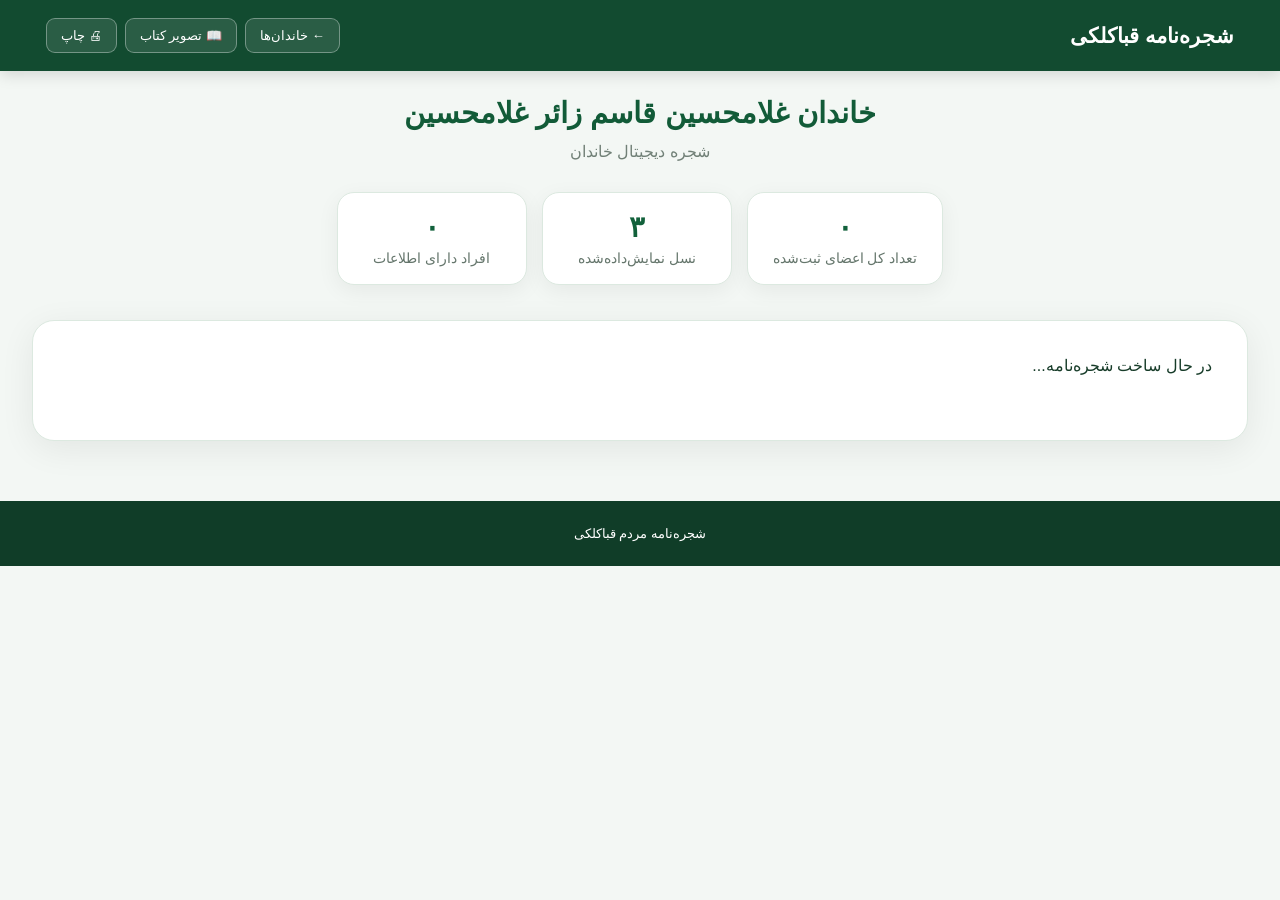
==== commit a7c96ad4: "Create family.html" ====
--- a/family.html
+++ b/family.html
@@ -2,1650 +2,1863 @@
 <html lang="fa" dir="rtl">
 
 <head>
+
     <meta charset="UTF-8">
-    <meta name="viewport" content="width=device-width, initial-scale=1.0">
-
-    <title>شجره‌نامه قباکلکی</title>
+
+    <meta
+        name="viewport"
+        content="width=device-width, initial-scale=1.0"
+    >
+
+    <title>شجره‌نامه خاندان</title>
 
     <style>
 
         * {
             box-sizing: border-box;
+        }
+
+        html {
+            scroll-behavior: smooth;
+        }
+
+        body {
             margin: 0;
+
+            font-family:
+                Tahoma,
+                Arial,
+                sans-serif;
+
+            background: #f3f7f4;
+
+            color: #173c29;
+        }
+
+
+        /* =========================
+           HEADER
+        ========================= */
+
+        header {
+
+            background: #124b30;
+
+            color: white;
+
+            padding: 18px 15px;
+
+            position: sticky;
+
+            top: 0;
+
+            z-index: 50;
+
+            box-shadow:
+                0 3px 15px
+                rgba(0, 0, 0, 0.15);
+        }
+
+
+        .header-inner {
+
+            width: min(1300px, 95%);
+
+            margin: auto;
+
+            display: flex;
+
+            align-items: center;
+
+            justify-content: space-between;
+
+            gap: 15px;
+        }
+
+
+        header h1 {
+
+            margin: 0;
+
+            font-size: 21px;
+        }
+
+
+        .header-buttons {
+
+            display: flex;
+
+            gap: 8px;
+
+            flex-wrap: wrap;
+        }
+
+
+        .top-btn {
+
+            border: 1px solid
+                rgba(255,255,255,0.35);
+
+            background:
+                rgba(255,255,255,0.10);
+
+            color: white;
+
+            padding: 9px 14px;
+
+            border-radius: 9px;
+
+            text-decoration: none;
+
+            font-family: inherit;
+
+            cursor: pointer;
+
+            font-size: 13px;
+        }
+
+
+        .top-btn:hover {
+
+            background:
+                rgba(255,255,255,0.20);
+        }
+
+
+        /* =========================
+           MAIN
+        ========================= */
+
+        main {
+
+            width: min(1400px, 95%);
+
+            margin: 25px auto 60px;
+        }
+
+
+        .title {
+
+            text-align: center;
+
+            margin-bottom: 22px;
+        }
+
+
+        .title h2 {
+
+            margin: 0 0 8px;
+
+            color: #125b38;
+
+            font-size: 29px;
+        }
+
+
+        .title p {
+
+            margin: 0;
+
+            color: #718077;
+
+            line-height: 1.8;
+        }
+
+
+        /* =========================
+           STATISTICS
+        ========================= */
+
+        .stats {
+
+            display: flex;
+
+            justify-content: center;
+
+            flex-wrap: wrap;
+
+            gap: 15px;
+
+            margin: 25px auto 35px;
+        }
+
+
+        .stat-card {
+
+            min-width: 190px;
+
+            background: white;
+
+            border: 1px solid #dce9e0;
+
+            border-radius: 17px;
+
+            padding: 17px 25px;
+
+            text-align: center;
+
+            box-shadow:
+                0 6px 22px
+                rgba(0,0,0,0.06);
+        }
+
+
+        .stat-number {
+
+            display: block;
+
+            font-size: 29px;
+
+            font-weight: bold;
+
+            color: #12613b;
+
+            margin-bottom: 5px;
+        }
+
+
+        .stat-label {
+
+            color: #65766c;
+
+            font-size: 14px;
+        }
+
+
+        /* =========================
+           TREE WRAPPER
+        ========================= */
+
+        .tree-wrapper {
+
+            background: white;
+
+            border-radius: 22px;
+
+            border: 1px solid #dce9e0;
+
+            box-shadow:
+                0 8px 35px
+                rgba(0,0,0,0.07);
+
+            padding: 25px;
+
+            overflow-x: auto;
+
+            overflow-y: visible;
+        }
+
+
+        .tree {
+
+            min-width: 950px;
+
+            padding: 10px 10px 40px;
+        }
+
+
+        /* =========================
+           ROOT
+        ========================= */
+
+        .root-title {
+
+            text-align: center;
+
+            margin-bottom: 20px;
+
+            color: #12613b;
+
+            font-size: 14px;
+
+            font-weight: bold;
+        }
+
+
+        /* =========================
+           UNION
+        ========================= */
+
+        .union {
+
+            position: relative;
+
+            margin: 0 auto 38px;
+
+            padding-top: 5px;
+        }
+
+
+        .couple {
+
+            display: flex;
+
+            justify-content: center;
+
+            align-items: center;
+
+            gap: 10px;
+
+            position: relative;
+
+            z-index: 2;
+        }
+
+
+        .heart {
+
+            width: 30px;
+
+            height: 30px;
+
+            border-radius: 50%;
+
+            background: #eaf4ed;
+
+            color: #12613b;
+
+            display: flex;
+
+            align-items: center;
+
+            justify-content: center;
+
+            font-size: 14px;
+
+            flex-shrink: 0;
+        }
+
+
+        /* =========================
+           PERSON CARD
+        ========================= */
+
+        .person-card {
+
+            width: 190px;
+
+            min-height: 82px;
+
+            background: #ffffff;
+
+            border: 2px solid #cfe1d5;
+
+            border-radius: 15px;
+
+            padding: 12px;
+
+            text-align: center;
+
+            cursor: pointer;
+
+            box-shadow:
+                0 4px 14px
+                rgba(0,0,0,0.07);
+
+            transition:
+                transform .18s ease,
+                box-shadow .18s ease,
+                border-color .18s ease;
+        }
+
+
+        .person-card:hover {
+
+            transform: translateY(-3px);
+
+            border-color: #5c9a76;
+
+            box-shadow:
+                0 8px 20px
+                rgba(0,0,0,0.12);
+        }
+
+
+        .person-card.main-person {
+
+            background: #eef7f1;
+
+            border-color: #8cbaa0;
+        }
+
+
+        .person-name {
+
+            font-size: 17px;
+
+            font-weight: bold;
+
+            color: #164b30;
+
+            line-height: 1.7;
+        }
+
+
+        .person-role {
+
+            font-size: 11px;
+
+            color: #77857d;
+
+            margin-top: 4px;
+        }
+
+
+        .shared-badge {
+
+            display: inline-block;
+
+            margin-top: 5px;
+
+            padding: 3px 7px;
+
+            border-radius: 20px;
+
+            background: #fff3cf;
+
+            color: #816525;
+
+            font-size: 10px;
+        }
+
+
+        /* =========================
+           CHILDREN
+        ========================= */
+
+        .children-area {
+
+            position: relative;
+
+            margin-top: 30px;
+
+            padding-top: 25px;
+        }
+
+
+        .children-area::before {
+
+            content: "";
+
+            position: absolute;
+
+            top: 0;
+
+            right: 50%;
+
+            width: 2px;
+
+            height: 25px;
+
+            background: #a9c4b2;
+        }
+
+
+        .children-list {
+
+            display: flex;
+
+            justify-content: center;
+
+            align-items: flex-start;
+
+            gap: 18px;
+
+            flex-wrap: nowrap;
+
+            position: relative;
+        }
+
+
+        .children-list::before {
+
+            content: "";
+
+            position: absolute;
+
+            top: 0;
+
+            right: 5%;
+
+            left: 5%;
+
+            height: 2px;
+
+            background: #a9c4b2;
+        }
+
+
+        .child-branch {
+
+            position: relative;
+
+            padding-top: 23px;
+
+            min-width: 190px;
+
+            max-width: 205px;
+
+        }
+
+
+        .child-branch::before {
+
+            content: "";
+
+            position: absolute;
+
+            top: 0;
+
+            right: 50%;
+
+            width: 2px;
+
+            height: 23px;
+
+            background: #a9c4b2;
+        }
+
+
+        /* =========================
+           GENERATION 3
+        ========================= */
+
+        .grandchild-card {
+
+            width: 190px;
+
+            min-height: 95px;
+
+            background: #fbfdfb;
+
+            border: 2px solid #b8d1c0;
+
+            border-radius: 15px;
+
+            padding: 12px;
+
+            text-align: center;
+
+            cursor: pointer;
+
+            transition: .18s;
+
+            box-shadow:
+                0 4px 13px
+                rgba(0,0,0,0.06);
+        }
+
+
+        .grandchild-card:hover {
+
+            transform: translateY(-3px);
+
+            border-color: #4f8d68;
+
+            box-shadow:
+                0 8px 20px
+                rgba(0,0,0,0.10);
+        }
+
+
+        .family-link {
+
+            display: inline-block;
+
+            margin-top: 8px;
+
+            padding: 6px 9px;
+
+            border-radius: 7px;
+
+            background: #12613b;
+
+            color: white;
+
+            text-decoration: none;
+
+            font-size: 11px;
+
+            font-weight: bold;
+        }
+
+
+        .profile-link {
+
+            display: inline-block;
+
+            margin-top: 8px;
+
+            padding: 6px 9px;
+
+            border-radius: 7px;
+
+            background: #e7f0ea;
+
+            color: #185536;
+
+            font-size: 11px;
+        }
+
+
+        /* =========================
+           EMPTY
+        ========================= */
+
+        .empty {
+
+            color: #88948d;
+
+            font-size: 12px;
+
+            margin-top: 8px;
+        }
+
+
+        /* =========================
+           MODAL
+        ========================= */
+
+        .modal {
+
+            position: fixed;
+
+            inset: 0;
+
+            background:
+                rgba(0,0,0,0.55);
+
+            display: none;
+
+            align-items: center;
+
+            justify-content: center;
+
+            padding: 20px;
+
+            z-index: 100;
+        }
+
+
+        .modal.show {
+
+            display: flex;
+        }
+
+
+        .modal-box {
+
+            width: min(600px, 100%);
+
+            max-height: 90vh;
+
+            overflow-y: auto;
+
+            background: white;
+
+            border-radius: 20px;
+
+            padding: 25px;
+
+            box-shadow:
+                0 15px 50px
+                rgba(0,0,0,0.25);
+
+            position: relative;
+        }
+
+
+        .close-modal {
+
+            position: absolute;
+
+            left: 15px;
+
+            top: 12px;
+
+            border: none;
+
+            background: #edf3ef;
+
+            color: #27573d;
+
+            width: 35px;
+
+            height: 35px;
+
+            border-radius: 50%;
+
+            cursor: pointer;
+
+            font-size: 20px;
+        }
+
+
+        .profile-header {
+
+            text-align: center;
+
+            padding-bottom: 18px;
+
+            border-bottom: 1px solid #e3ebe5;
+
+            margin-bottom: 18px;
+        }
+
+
+        .profile-avatar {
+
+            width: 80px;
+
+            height: 80px;
+
+            border-radius: 50%;
+
+            background: #e7f2eb;
+
+            display: flex;
+
+            align-items: center;
+
+            justify-content: center;
+
+            margin: 0 auto 12px;
+
+            font-size: 32px;
+
+            color: #12613b;
+        }
+
+
+        .profile-header h3 {
+
+            margin: 0;
+
+            font-size: 24px;
+
+            color: #145434;
+        }
+
+
+        .profile-section {
+
+            margin-top: 18px;
+        }
+
+
+        .profile-section h4 {
+
+            margin: 0 0 8px;
+
+            color: #12613b;
+
+            font-size: 15px;
+        }
+
+
+        .profile-list {
+
+            margin: 0;
+
             padding: 0;
-        }
-
-        body {
-            font-family: Tahoma, Arial, sans-serif;
-            background: #f3f8f5;
-            color: #183b2a;
-        }
-
-        /* ================= HEADER ================= */
-
-        header {
-            min-height: 260px;
-
-            background:
-                linear-gradient(
-                    rgba(0, 70, 40, 0.70),
-                    rgba(0, 55, 32, 0.82)
-                ),
-                url("./IMG-20260828-WA0000.jpg");
-
-            background-size: cover;
-            background-position: center;
+
+            list-style: none;
+        }
+
+
+        .profile-list li {
+
+            padding: 8px 0;
+
+            border-bottom: 1px solid #eef2ef;
+
+            color: #4d5e53;
+
+            line-height: 1.8;
+        }
+
+
+        .modal-family-button {
+
+            display: inline-block;
+
+            margin-top: 18px;
+
+            background: #12613b;
 
             color: white;
 
-            display: flex;
-            flex-direction: column;
-            justify-content: center;
-            align-items: center;
+            padding: 11px 18px;
+
+            border-radius: 10px;
+
+            text-decoration: none;
+
+            font-weight: bold;
+
+            font-size: 13px;
+        }
+
+
+        /* =========================
+           FOOTER
+        ========================= */
+
+        footer {
+
+            background: #103d28;
+
+            color: white;
 
             text-align: center;
 
-            padding: 30px 20px;
-        }
-
-        header h1 {
-            font-size: 34px;
-            margin-bottom: 10px;
-        }
-
-        header p {
-            font-size: 17px;
-        }
-
-        /* ================= TOP ================= */
-
-        .top-bar {
-            max-width: 1200px;
-            margin: auto;
-
-            padding: 15px 20px;
-
-            display: flex;
-            justify-content: flex-start;
-        }
-
-        .back-button {
-            text-decoration: none;
-
-            color: #17633d;
-            background: white;
-
-            border: 1px solid #cbded2;
-
-            padding: 9px 18px;
-
-            border-radius: 10px;
-
-            transition: 0.2s;
-        }
-
-        .back-button:hover {
-            background: #17633d;
-            color: white;
-        }
-
-        /* ================= TITLE ================= */
-
-        .family-title {
-            text-align: center;
-
-            padding: 15px 20px 25px;
-        }
-
-        .family-title h2 {
-            font-size: 28px;
-            color: #17633d;
-
-            margin-bottom: 5px;
-        }
-
-        .family-title p {
-            color: #718078;
-            font-size: 14px;
-        }
-
-        /* ================= TREE ================= */
-
-        .tree-area {
-            width: 100%;
-
-            overflow-x: auto;
-
-            padding: 20px 30px 80px;
-        }
-
-        .tree {
-            width: max-content;
-
-            min-width: 100%;
-
-            display: flex;
-            flex-direction: column;
-
-            align-items: center;
-        }
-
-        /* ================= PERSON ================= */
-
-        .person {
-            width: 150px;
-
-            background: white;
-
-            border: 2px solid #a9cbb7;
-
-            border-radius: 16px;
-
-            padding: 12px;
-
-            text-align: center;
-
-            cursor: pointer;
-
-            box-shadow: 0 5px 15px rgba(0, 70, 40, 0.10);
-
-            transition: all 0.25s;
-
-            position: relative;
-        }
-
-        .person:hover {
-            transform: translateY(-5px);
-
-            border-color: #176b43;
-
-            box-shadow: 0 10px 25px rgba(0, 70, 40, 0.18);
-        }
-
-        .person-photo {
-            width: 58px;
-            height: 58px;
-
-            margin: auto;
-            margin-bottom: 8px;
-
-            border-radius: 50%;
-
-            background: #e4f0e8;
-
-            display: flex;
-
-            align-items: center;
-            justify-content: center;
-
-            font-size: 30px;
-
-            overflow: hidden;
-        }
-
-        .person-photo img {
-            width: 100%;
-            height: 100%;
-
-            object-fit: cover;
-        }
-
-        .person-name {
-            font-size: 16px;
-
-            font-weight: bold;
-
-            color: #155f3b;
-        }
-
-        .person-job {
-            font-size: 11px;
-
-            color: #7b8981;
-
-            margin-top: 3px;
-        }
-
-        /* ================= COUPLE ================= */
-
-        .couple {
-            display: flex;
-
-            align-items: center;
-
-            gap: 10px;
-        }
-
-        .heart {
-            font-size: 22px;
-
-            color: #b27d28;
-        }
-
-        /* ================= CONNECTOR ================= */
-
-        .vertical-line {
-            width: 2px;
-            height: 40px;
-
-            background: #8eb5a0;
-        }
-
-        /* ================= CHILDREN ================= */
-
-        .children {
-            display: flex;
-
-            align-items: flex-start;
-            justify-content: center;
-
-            gap: 30px;
-
-            position: relative;
-
-            padding-top: 35px;
-        }
-
-        .children::before {
-            content: "";
-
-            position: absolute;
-
-            top: 17px;
-
-            left: 60px;
-            right: 60px;
-
-            height: 2px;
-
-            background: #8eb5a0;
-        }
-
-        .child {
-            position: relative;
-
-            padding-top: 20px;
-        }
-
-        .child::before {
-            content: "";
-
-            position: absolute;
-
-            width: 2px;
-            height: 20px;
-
-            background: #8eb5a0;
-
-            top: 0;
-            left: 50%;
-        }
-
-        /* ================= MODAL ================= */
-
-        .modal {
-            position: fixed;
-
-            inset: 0;
-
-            background: rgba(0, 40, 25, 0.65);
-
-            display: none;
-
-            align-items: center;
-            justify-content: center;
-
-            padding: 20px;
-
-            z-index: 1000;
-        }
-
-        .modal.show {
-            display: flex;
-        }
-
-        .profile {
-            background: white;
-
-            width: 100%;
-            max-width: 430px;
-
-            max-height: 90vh;
-
-            overflow-y: auto;
-
-            border-radius: 22px;
-
             padding: 25px;
 
-            position: relative;
-
-            box-shadow: 0 20px 60px rgba(0,0,0,0.25);
-        }
-
-        .close {
-            position: absolute;
-
-            left: 15px;
-            top: 12px;
-
-            width: 35px;
-            height: 35px;
-
-            border: none;
-
-            border-radius: 50%;
-
-            background: #edf4ef;
-
-            color: #17633d;
-
-            font-size: 22px;
-
-            cursor: pointer;
-        }
-
-        .profile-photo {
-            width: 120px;
-            height: 120px;
-
-            margin: 5px auto 15px;
-
-            border-radius: 50%;
-
-            background: #e5f1e9;
-
-            border: 4px solid #d2e5da;
-
-            display: flex;
-
-            align-items: center;
-            justify-content: center;
-
-            font-size: 55px;
-
-            overflow: hidden;
-        }
-
-        .profile-photo img {
-            width: 100%;
-            height: 100%;
-
-            object-fit: cover;
-        }
-
-        .profile h2 {
-            text-align: center;
-
-            color: #155f3b;
-
-            font-size: 25px;
-
-            margin-bottom: 20px;
-        }
-
-        .info {
-            border-top: 1px solid #e0ebe4;
-        }
-
-        .info-row {
-            display: flex;
-
-            justify-content: space-between;
-
-            gap: 15px;
-
-            padding: 11px 0;
-
-            border-bottom: 1px dashed #d4e1d9;
-
-            font-size: 14px;
-        }
-
-        .label {
-            color: #718078;
-        }
-
-        .value {
-            color: #183b2a;
-
-            font-weight: bold;
-
-            text-align: left;
-        }
-
-        /* ================= FOOTER ================= */
-
-        footer {
-            text-align: center;
-
-            background: #e5f0e9;
-
-            color: #64776d;
-
-            padding: 25px;
-
             font-size: 13px;
         }
 
-        /* ================= MOBILE ================= */
-
-        @media (max-width: 600px) {
+
+        /* =========================
+           MOBILE
+        ========================= */
+
+        @media (max-width: 700px) {
 
             header {
-                min-height: 220px;
-            }
+
+                position: relative;
+            }
+
+
+            .header-inner {
+
+                flex-direction: column;
+
+                text-align: center;
+            }
+
 
             header h1 {
-                font-size: 26px;
-            }
-
-            header p {
-                font-size: 14px;
-            }
-
-            .family-title h2 {
-                font-size: 23px;
-            }
-
-            .tree-area {
-                padding-left: 15px;
-                padding-right: 15px;
-            }
-
-            .person {
-                width: 135px;
-            }
-
-            .children {
-                gap: 18px;
+
+                font-size: 18px;
+            }
+
+
+            main {
+
+                width: 96%;
+
+                margin-top: 18px;
+            }
+
+
+            .title h2 {
+
+                font-size: 22px;
+            }
+
+
+            .stats {
+
+                gap: 10px;
+            }
+
+
+            .stat-card {
+
+                min-width: 145px;
+
+                padding: 14px 15px;
+            }
+
+
+            .stat-number {
+
+                font-size: 25px;
+            }
+
+
+            .tree-wrapper {
+
+                padding: 12px;
+
+                border-radius: 15px;
+            }
+
+
+            .tree {
+
+                min-width: 850px;
+            }
+        }
+
+
+        /* =========================
+           PRINT
+        ========================= */
+
+        @media print {
+
+            body {
+
+                background: white;
+            }
+
+
+            header,
+            .stats,
+            .title p,
+            footer,
+            .top-btn,
+            .family-link,
+            .profile-link {
+
+                display: none !important;
+            }
+
+
+            main {
+
+                width: 100%;
+
+                margin: 0;
+            }
+
+
+            .title {
+
+                margin-bottom: 20px;
+            }
+
+
+            .title h2 {
+
+                font-size: 20px;
+            }
+
+
+            .tree-wrapper {
+
+                border: none;
+
+                box-shadow: none;
+
+                padding: 0;
+
+                overflow: visible;
+            }
+
+
+            .tree {
+
+                min-width: 0;
+
+                width: 100%;
+            }
+
+
+            .person-card,
+            .grandchild-card {
+
+                box-shadow: none;
+
+                break-inside: avoid;
+            }
+
+
+            .modal {
+
+                display: none !important;
             }
 
         }
 
     </style>
+
 </head>
 
 
 <body>
 
 
-<!-- ================= HEADER ================= -->
-
 <header>
 
-    <h1>
-        🌳 شجره‌نامه قباکلکی
-    </h1>
-
-    <p>
-        درخت خانوادگی مردم قباکلکی
-    </p>
+    <div class="header-inner">
+
+        <h1 id="headerTitle">
+            شجره‌نامه قباکلکی
+        </h1>
+
+        <div class="header-buttons">
+
+            <a
+                href="index.html"
+                class="top-btn"
+            >
+                ← خاندان‌ها
+            </a>
+
+            <a
+                id="bookLink"
+                href="genealogy.html?family=gholamhossein-qasem"
+                class="top-btn"
+            >
+                📖 تصویر کتاب
+            </a>
+
+            <button
+                class="top-btn"
+                onclick="window.print()"
+            >
+                🖨 چاپ
+            </button>
+
+        </div>
+
+    </div>
 
 </header>
 
 
-<!-- ================= TOP BAR ================= -->
-
-<div class="top-bar">
-
-    <a
-        href="index.html"
-        class="back-button"
-    >
-        ← بازگشت
-    </a>
-
-</div>
-
-
-<!-- ================= TITLE ================= -->
-
-<section class="family-title">
-
-    <h2 id="familyTitle">
-        شجره‌نامه
-    </h2>
-
-    <p>
-        برای مشاهده مشخصات هر فرد روی کارت او کلیک کنید
-    </p>
-
-</section>
-
-
-<!-- ================= TREE ================= -->
-
-<div class="tree-area">
-
-    <div
-        class="tree"
-        id="tree"
-    >
-    </div>
-
-</div>
-
-
-<!-- ================= PROFILE MODAL ================= -->
+
+<main>
+
+
+    <section class="title">
+
+        <h2 id="familyTitle">
+            خاندان غلامحسین قاسم زائر غلامحسین
+        </h2>
+
+        <p>
+            شجره دیجیتال خاندان
+        </p>
+
+    </section>
+
+
+
+    <!-- =====================
+         آمار خاندان
+    ====================== -->
+
+    <section class="stats">
+
+        <div class="stat-card">
+
+            <span
+                id="memberCount"
+                class="stat-number"
+            >
+                ۰
+            </span>
+
+            <span class="stat-label">
+                تعداد کل اعضای ثبت‌شده
+            </span>
+
+        </div>
+
+
+        <div class="stat-card">
+
+            <span
+                id="generationCount"
+                class="stat-number"
+            >
+                ۳
+            </span>
+
+            <span class="stat-label">
+                نسل نمایش‌داده‌شده
+            </span>
+
+        </div>
+
+
+        <div class="stat-card">
+
+            <span
+                id="familyPeopleCount"
+                class="stat-number"
+            >
+                ۰
+            </span>
+
+            <span class="stat-label">
+                افراد دارای اطلاعات
+            </span>
+
+        </div>
+
+    </section>
+
+
+
+    <!-- =====================
+         TREE
+    ====================== -->
+
+    <section class="tree-wrapper">
+
+        <div
+            id="tree"
+            class="tree"
+        >
+
+            در حال ساخت شجره‌نامه...
+
+        </div>
+
+    </section>
+
+
+</main>
+
+
+
+<footer>
+
+    شجره‌نامه مردم قباکلکی
+
+</footer>
+
+
+
+<!-- =========================
+     PROFILE MODAL
+========================= -->
 
 <div
+    id="profileModal"
     class="modal"
-    id="modal"
+    onclick="closeModalOutside(event)"
 >
 
-    <div class="profile">
+    <div class="modal-box">
 
         <button
-            class="close"
+            class="close-modal"
             onclick="closeProfile()"
         >
             ×
         </button>
 
 
-        <div
-            class="profile-photo"
-            id="profilePhoto"
-        >
-            👤
+        <div id="profileContent">
+
         </div>
 
-
-        <h2 id="profileName">
-            نام
-        </h2>
-
-
-        <div
-            class="info"
-            id="profileInfo"
-        >
-        </div>
-
     </div>
 
 </div>
 
 
-<!-- ================= FOOTER ================= -->
-
-<footer>
-
-    شجره‌نامه مردم قباکلکی
-
-</footer>
+
+<script src="data/families.js"></script>
+
 
 
 <script>
 
 /* =====================================================
-   اطلاعات افراد
+   داده کامل خاندان
 ===================================================== */
 
-const people = {
-
-    ahmad: {
+const PEOPLE = {
+
+    "gholamhossein-qasem-zayer-gholamhossein": {
+        name: "غلامحسین قاسم زائر غلامحسین",
+
+        spouses: [
+            {
+                id: "parizad",
+                label: "همسر اول",
+                children: [
+                    "qasem"
+                ]
+            },
+            {
+                id: "kheir-mohammad-zayer-abdolrashid",
+                label: "همسر دوم",
+                children: [
+                    "amir",
+                    "ahmad",
+                    "nasser",
+                    "begom",
+                    "sogol",
+                    "manijeh",
+                    "halimeh"
+                ]
+            }
+        ]
+    },
+
+
+    "parizad": {
+        name: "پریزاد",
+        spouses: [
+            {
+                id: "gholamhossein-qasem-zayer-gholamhossein",
+                children: ["qasem"]
+            }
+        ]
+    },
+
+
+    "kheir-mohammad-zayer-abdolrashid": {
+        name: "خیر محمد زائر عبدالرشید",
+        spouses: [
+            {
+                id: "gholamhossein-qasem-zayer-gholamhossein",
+                children: [
+                    "amir",
+                    "ahmad",
+                    "nasser",
+                    "begom",
+                    "sogol",
+                    "manijeh",
+                    "halimeh"
+                ]
+            }
+        ]
+    },
+
+
+    /* =========================
+       قاسم
+    ========================= */
+
+    "qasem": {
+
+        name: "قاسم",
+
+        spouses: [
+
+            {
+                id: "iran-vali",
+                label: "همسر اول",
+                children: [
+                    "asghar",
+                    "akbar",
+                    "parviz",
+                    "jahangir",
+                    "shirin-qasem",
+                    "gholamhossein-qasem-son",
+                    "maryam-qasem"
+                ]
+            },
+
+            {
+                id: "sakineh-heydari",
+                label: "همسر دوم",
+                children: []
+            }
+
+        ]
+
+    },
+
+
+    "iran-vali": {
+        name: "ایران ولی",
+        spouses: [
+            {
+                id: "qasem",
+                children: [
+                    "asghar",
+                    "akbar",
+                    "parviz",
+                    "jahangir",
+                    "shirin-qasem",
+                    "gholamhossein-qasem-son",
+                    "maryam-qasem"
+                ]
+            }
+        ]
+    },
+
+
+    "sakineh-heydari": {
+        name: "سکینه حیدری",
+        spouses: [
+            {
+                id: "qasem",
+                children: []
+            }
+        ]
+    },
+
+
+    /* =========================
+       اصغر
+    ========================= */
+
+    "asghar": {
+
+        name: "اصغر",
+
+        spouses: [
+            {
+                id: "hakimeh-haj-mohammad",
+                children: [
+                    "ali-asghar",
+                    "rabab-asghar",
+                    "zeynab-asghar"
+                ]
+            }
+        ]
+
+    },
+
+
+    "hakimeh-haj-mohammad": {
+
+        name: "حکیمه حاج محمد",
+
+        spouses: [
+            {
+                id: "asghar",
+                children: [
+                    "ali-asghar",
+                    "rabab-asghar",
+                    "zeynab-asghar"
+                ]
+            }
+        ]
+
+    },
+
+
+    "ali-asghar": {
+        name: "علی"
+    },
+
+
+    "rabab-asghar": {
+
+        name: "رباب",
+
+        spouses: [
+            {
+                id: "taleb-bahader",
+                children: [
+                    "shahin-rabab",
+                    "shahrokh-rabab"
+                ]
+            }
+        ]
+
+    },
+
+
+    "taleb-bahader": {
+
+        name: "طالب بهادر",
+
+        spouses: [
+            {
+                id: "rabab-asghar",
+                children: [
+                    "shahin-rabab",
+                    "shahrokh-rabab"
+                ]
+            }
+        ]
+
+    },
+
+
+    "shahin-rabab": {
+        name: "شاهین"
+    },
+
+    "shahrokh-rabab": {
+        name: "شاهرخ"
+    },
+
+
+    "zeynab-asghar": {
+        name: "زینب"
+    },
+
+
+    /* =========================
+       اکبر
+    ========================= */
+
+    "akbar": {
+
+        name: "اکبر",
+
+        spouses: [
+            {
+                id: "roshan-mish-ali-bahader",
+                children: [
+                    "ali-akbar",
+                    "laleh-akbar",
+                    "fatemeh-akbar"
+                ]
+            }
+        ]
+
+    },
+
+
+    "roshan-mish-ali-bahader": {
+
+        name: "روشن میش علی بهادر",
+
+        spouses: [
+            {
+                id: "akbar",
+                children: [
+                    "ali-akbar",
+                    "laleh-akbar",
+                    "fatemeh-akbar"
+                ]
+            }
+        ]
+
+    },
+
+
+    "ali-akbar": {
+
+        name: "علی",
+
+        spouses: [
+            {
+                id: "bahareh-bahader",
+                children: []
+            }
+        ]
+
+    },
+
+
+    "bahareh-bahader": {
+        name: "بهاره بهادر"
+    },
+
+
+    "laleh-akbar": {
+
+        name: "لاله",
+
+        spouses: [
+            {
+                id: "musa-jafar-mish-mohammadali",
+                children: [
+                    "mehraveh",
+                    "mohammad-laleh",
+                    "maral"
+                ]
+            }
+        ]
+
+    },
+
+
+    "musa-jafar-mish-mohammadali": {
+
+        name: "موسی جعفر میش محمدعلی",
+
+        spouses: [
+            {
+                id: "laleh-akbar",
+                children: [
+                    "mehraveh",
+                    "mohammad-laleh",
+                    "maral"
+                ]
+            }
+        ]
+
+    },
+
+
+    "mehraveh": {
+        name: "مهراوه"
+    },
+
+    "mohammad-laleh": {
+        name: "محمد"
+    },
+
+    "maral": {
+        name: "مارال"
+    },
+
+
+    "fatemeh-akbar": {
+
+        name: "فاطمه",
+
+        spouses: [
+            {
+                id: "saeed-amrollah",
+                children: []
+            }
+        ]
+
+    },
+
+
+    "saeed-amrollah": {
+        name: "سعید امرالله"
+    },
+
+
+    /* =========================
+       پرویز
+    ========================= */
+
+    "parviz": {
+
+        name: "پرویز",
+
+        spouses: [
+            {
+                id: "mozhgan",
+                children: [
+                    "kowsar"
+                ]
+            }
+        ]
+
+    },
+
+
+    "mozhgan": {
+
+        name: "مژگان",
+
+        spouses: [
+            {
+                id: "parviz",
+                children: [
+                    "kowsar"
+                ]
+            }
+        ]
+
+    },
+
+
+    "kowsar": {
+        name: "کوثر"
+    },
+
+
+    /* =========================
+       جهانگیر
+    ========================= */
+
+    "jahangir": {
+
+        name: "جهانگیر",
+
+        spouses: [
+            {
+                id: "mahbagham-jamali",
+                children: [
+                    "mohammad-jahangir",
+                    "qasem-jahangir"
+                ]
+            }
+        ]
+
+    },
+
+
+    "mahbagham-jamali": {
+        name: "ماه‌بگم جمالی"
+    },
+
+    "mohammad-jahangir": {
+        name: "محمد"
+    },
+
+    "qasem-jahangir": {
+        name: "قاسم"
+    },
+
+
+    "shirin-qasem": {
+        name: "شیرین"
+    },
+
+
+    /* =========================
+       غلامحسین فرزند قاسم
+    ========================= */
+
+    "gholamhossein-qasem-son": {
+
+        name: "غلامحسین",
+
+        spouses: [
+            {
+                id: "rabab-kangani",
+                children: [
+                    "reza-gh",
+                    "savash",
+                    "radmehr"
+                ]
+            }
+        ]
+
+    },
+
+
+    "rabab-kangani": {
+        name: "رباب کنگانی"
+    },
+
+    "reza-gh": {
+        name: "رضا"
+    },
+
+    "savash": {
+        name: "ساواش"
+    },
+
+    "radmehr": {
+        name: "رادمهر"
+    },
+
+
+    /* =========================
+       مریم
+    ========================= */
+
+    "maryam-qasem": {
+
+        name: "مریم",
+
+        spouses: [
+            {
+                id: "reza-haj-abdolrashid",
+                children: [
+                    "ebrahim-maryam",
+                    "reyhaneh"
+                ]
+            }
+        ]
+
+    },
+
+
+    "reza-haj-abdolrashid": {
+        name: "رضا حاج عبدالرشید"
+    },
+
+    "ebrahim-maryam": {
+        name: "ابراهیم"
+    },
+
+    "reyhaneh": {
+        name: "ریحانه"
+    },
+
+
+    /* =====================================================
+       امیر
+    ===================================================== */
+
+    "amir": {
+
+        name: "امیر",
+
+        spouses: [
+            {
+                id: "mahin-haj-mohammad",
+                children: [
+                    "sedigheh",
+                    "sadegh",
+                    "samad",
+                    "fatemeh-amir",
+                    "maryam-amir"
+                ]
+            }
+        ]
+
+    },
+
+
+    "mahin-haj-mohammad": {
+        name: "مهین حاج محمد"
+    },
+
+
+    "sedigheh": {
+
+        name: "صدیقه",
+
+        spouses: [
+            {
+                id: "mansour-mohammadali-zayer-abbas",
+                children: [
+                    "mohammadali-sedigheh",
+                    "zhaleh-sedigheh",
+                    "yekta"
+                ]
+            }
+        ]
+
+    },
+
+
+    "mansour-mohammadali-zayer-abbas": {
+        name: "منصور محمدعلی زائرعباس"
+    },
+
+
+    "mohammadali-sedigheh": {
+        name: "محمدعلی"
+    },
+
+
+    "zhaleh-sedigheh": {
+        name: "ژاله"
+    },
+
+
+    "yekta": {
+
+        name: "یکتا",
+
+        spouses: [
+            {
+                id: "ali-jebraeil",
+                children: []
+            }
+        ]
+
+    },
+
+
+    "ali-jebraeil": {
+        name: "علی جبرئیل"
+    },
+
+
+    /* =========================
+       صادق مشترک
+    ========================= */
+
+    "sadegh": {
+
+        name: "صادق",
+
+        shared: true,
+
+        spouses: [
+            {
+                id: "farideh-ahmad",
+                children: [
+                    "kamelya"
+                ]
+            }
+        ]
+
+    },
+
+
+    "farideh-ahmad": {
+
+        name: "فریده احمد",
+
+        shared: true,
+
+        spouses: [
+            {
+                id: "sadegh",
+                children: [
+                    "kamelya"
+                ]
+            }
+        ]
+
+    },
+
+
+    "kamelya": {
+
+        name: "کاملیا",
+
+        shared: true
+
+    },
+
+
+    /* =========================
+       صمد
+    ========================= */
+
+    "samad": {
+
+        name: "صمد",
+
+        spouses: [
+            {
+                id: "zahra-mohammadali-zayer-abbas",
+                children: [
+                    "niloufar",
+                    "marila"
+                ]
+            }
+        ]
+
+    },
+
+
+    "zahra-mohammadali-zayer-abbas": {
+        name: "زهرا محمدعلی زائرعباس"
+    },
+
+    "niloufar": {
+        name: "نیلوفر"
+    },
+
+    "marila": {
+        name: "مریلا"
+    },
+
+
+    "fatemeh-amir": {
+        name: "فاطمه"
+    },
+
+    "maryam-amir": {
+        name: "مریم"
+    },
+
+
+    /* =====================================================
+       احمد
+    ===================================================== */
+
+    "ahmad": {
+
         name: "احمد",
-        job: "معلم",
-        education: "",
-        father: "غلامحسین",
-        mother: "",
-        spouse: "شیرین",
-        children: "فریده، فجر، غلامحسین، فیض، پدرام",
-        photo: ""
-    },
-
-    shirin: {
-        name: "شیرین",
-        job: "خانه‌دار",
-        education: "",
-        father: "",
-        mother: "",
-        spouse: "احمد",
-        children: "فریده، فجر، غلامحسین، فیض، پدرام",
-        photo: ""
-    },
-
-    farideh: {
-        name: "فریده",
-        job: "کارمند",
-        education: "دکترای شیلات",
-        father: "احمد",
-        mother: "شیرین",
-        spouse: "صادق",
-        children: "کاملیا",
-        photo: ""
-    },
-
-    sadegh: {
-        name: "صادق",
-        job: "کارمند",
-        education: "",
-        father: "علی",
-        mother: "مهین",
-        spouse: "فریده",
-        children: "کاملیا",
-        photo: ""
-    },
-
-    kamelya: {
-        name: "کاملیا",
-        job: "دانش‌آموز",
-        education: "",
-        father: "صادق",
-        mother: "فریده",
-        spouse: "",
-        children: "",
-        photo: ""
-    },
-
-    fajr: {
-        name: "فجر",
-        job: "کارمند",
-        education: "فوق‌لیسانس برق",
-        father: "احمد",
-        mother: "شیرین",
-        spouse: "فاطمه",
-        children: "باران",
-        photo: ""
-    },
-
-    "fatemeh-fajr": {
-        name: "فاطمه",
-        job: "",
-        education: "",
-        father: "",
-        mother: "",
-        spouse: "فجر",
-        children: "باران",
-        photo: ""
-    },
-
-    baran: {
-        name: "باران",
-        job: "دانش‌آموز",
-        education: "",
-        father: "فجر",
-        mother: "فاطمه",
-        spouse: "",
-        children: "",
-        photo: ""
-    },
-
-    "gholamhossein-ahmad": {
-        name: "غلامحسین",
-        job: "کارمند",
-        education: "",
-        father: "احمد",
-        mother: "شیرین",
-        spouse: "سمیه عبدالکریم",
-        children: "لیانا",
-        photo: ""
-    },
-
-    "somayeh-abdolkarim": {
-        name: "سمیه عبدالکریم",
-        job: "کارمند",
-        education: "فوق‌لیسانس شیلات",
-        father: "",
-        mother: "",
-        spouse: "غلامحسین",
-        children: "لیانا",
-        photo: ""
-    },
-
-    liana: {
-        name: "لیانا",
-        job: "دانش‌آموز",
-        education: "",
-        father: "غلامحسین",
-        mother: "سمیه عبدالکریم",
-        spouse: "",
-        children: "",
-        photo: ""
-    },
-
-    feiz: {
-        name: "فیض",
-        job: "معلم",
-        education: "فوق‌لیسانس ادبیات",
-        father: "احمد",
-        mother: "شیرین",
-        spouse: "سمیه اسپرغم",
-        children: "",
-        photo: ""
-    },
-
-    "somayeh-espargham": {
-        name: "سمیه اسپرغم",
-        job: "معلم",
-        education: "",
-        father: "",
-        mother: "",
-        spouse: "فیض",
-        children: "",
-        photo: ""
-    },
-
-    pedram: {
-        name: "پدرام",
-        job: "",
-        education: "",
-        father: "احمد",
-        mother: "شیرین",
-        spouse: "",
-        children: "",
-        photo: ""
-    },
-
-
-    /* ================= خاندان علی ================= */
-
-    ali: {
-        name: "علی",
-        job: "",
-        education: "",
-        father: "غلامحسین",
-        mother: "",
-        spouse: "مهین",
-        children: "صادق، صدیقه، صمد، خیری، فاطمه، مریم",
-        photo: ""
-    },
-
-    mahin: {
-        name: "مهین",
-        job: "",
-        education: "",
-        father: "",
-        mother: "",
-        spouse: "علی",
-        children: "صادق، صدیقه، صمد، خیری، فاطمه، مریم",
-        photo: ""
-    },
-
-    sedigheh: {
-        name: "صدیقه",
-        job: "",
-        education: "",
-        father: "علی",
-        mother: "مهین",
-        spouse: "منصور",
-        children: "محمد علی، ژاله، یکتا",
-        photo: ""
-    },
-
-    mansour: {
-        name: "منصور",
-        job: "",
-        education: "",
-        father: "",
-        mother: "",
-        spouse: "صدیقه",
-        children: "محمد علی، ژاله، یکتا",
-        photo: ""
-    },
-
-    "mohammad-ali": {
-        name: "محمد علی",
-        job: "",
-        education: "",
-        father: "منصور",
-        mother: "صدیقه",
-        spouse: "",
-        children: "",
-        photo: ""
-    },
-
-    zhaleh: {
-        name: "ژاله",
-        job: "",
-        education: "",
-        father: "منصور",
-        mother: "صدیقه",
-        spouse: "",
-        children: "",
-        photo: ""
-    },
-
-    yekta: {
-        name: "یکتا",
-        job: "",
-        education: "",
-        father: "منصور",
-        mother: "صدیقه",
-        spouse: "",
-        children: "",
-        photo: ""
-    },
-
-    samad: {
-        name: "صمد",
-        job: "",
-        education: "",
-        father: "علی",
-        mother: "مهین",
-        spouse: "زهرا",
-        children: "نیلوفر، ملیکا",
-        photo: ""
-    },
-
-    "zahra-samad": {
-        name: "زهرا",
-        job: "",
-        education: "",
-        father: "",
-        mother: "",
-        spouse: "صمد",
-        children: "نیلوفر، ملیکا",
-        photo: ""
-    },
-
-    niloufar: {
-        name: "نیلوفر",
-        job: "",
-        education: "",
-        father: "صمد",
-        mother: "زهرا",
-        spouse: "",
-        children: "",
-        photo: ""
-    },
-
-    melika: {
-        name: "ملیکا",
-        job: "",
-        education: "",
-        father: "صمد",
-        mother: "زهرا",
-        spouse: "",
-        children: "",
-        photo: ""
-    },
-
-    kheyri: {
-        name: "خیری",
-        job: "",
-        education: "",
-        father: "علی",
-        mother: "مهین",
-        spouse: "وحید",
-        children: "ارمینا",
-        photo: ""
-    },
-
-    vahid: {
-        name: "وحید",
-        job: "",
-        education: "",
-        father: "",
-        mother: "",
-        spouse: "خیری",
-        children: "ارمینا",
-        photo: ""
-    },
-
-    armina: {
-        name: "ارمینا",
-        job: "",
-        education: "",
-        father: "وحید",
-        mother: "خیری",
-        spouse: "",
-        children: "",
-        photo: ""
-    },
-
-    "fatemeh-ali": {
-        name: "فاطمه",
-        job: "",
-        education: "",
-        father: "علی",
-        mother: "مهین",
-        spouse: "",
-        children: "",
-        photo: ""
-    },
-
-    "maryam-ali": {
-        name: "مریم",
-        job: "",
-        education: "",
-        father: "علی",
-        mother: "مهین",
-        spouse: "",
-        children: "",
-        photo: ""
-    },
-
-
-    /* ================= خاندان محمد عبدالرشید ================= */
-
-    "mohammad-abdolrashid": {
-        name: "محمد عبدالرشید",
-        job: "",
-        education: "",
-        father: "",
-        mother: "",
-        spouse: "عصمت",
-        children: "ابراهیم، رشید، الهام",
-        photo: ""
-    },
-
-    esmat: {
-        name: "عصمت",
-        job: "",
-        education: "",
-        father: "",
-        mother: "",
-        spouse: "محمد عبدالرشید",
-        children: "ابراهیم، رشید، الهام",
-        photo: ""
-    },
-
-    ebrahim: {
-        name: "ابراهیم",
-        job: "",
-        education: "",
-        father: "محمد عبدالرشید",
-        mother: "عصمت",
-        spouse: "سارا",
-        children: "",
-        photo: ""
-    },
-
-    sara: {
-        name: "سارا",
-        job: "",
-        education: "",
-        father: "",
-        mother: "",
-        spouse: "ابراهیم",
-        children: "",
-        photo: ""
-    },
-
-    rashid: {
-        name: "رشید",
-        job: "",
-        education: "",
-        father: "محمد عبدالرشید",
-        mother: "عصمت",
-        spouse: "زهرا",
-        children: "هلنا",
-        photo: ""
-    },
-
-    "zahra-rashid": {
-        name: "زهرا",
-        job: "",
-        education: "",
-        father: "",
-        mother: "",
-        spouse: "رشید",
-        children: "هلنا",
-        photo: ""
-    },
-
-    helena: {
-        name: "هلنا",
-        job: "",
-        education: "",
-        father: "رشید",
-        mother: "زهرا",
-        spouse: "",
-        children: "",
-        photo: ""
-    },
-
-    elham: {
-        name: "الهام",
-        job: "",
-        education: "",
-        father: "محمد عبدالرشید",
-        mother: "عصمت",
-        spouse: "",
-        children: "",
-        photo: ""
-    }
-
-};
-
-
-/* =====================================================
-   ساخت کارت شخص
-===================================================== */
-
-function personCard(id) {
-
-    const person = people[id];
-
-    if (!person) {
-        return "";
-    }
-
-    let photo = "👤";
-
-    if (person.photo) {
-
-        photo = `
-            <img
-                src="${person.photo}"
-                alt="${person.name}"
-            >
-        `;
-
-    }
-
-    return `
-        <div
-            class="person"
-            onclick="showProfile('${id}')"
-        >
-
-            <div class="person-photo">
-                ${photo}
-            </div>
-
-            <div class="person-name">
-                ${person.name}
-            </div>
-
-            <div class="person-job">
-                ${person.job || "برای مشاهده مشخصات کلیک کنید"}
-            </div>
-
-        </div>
-    `;
-}
-
-
-/* =====================================================
-   ساخت زوج
-===================================================== */
-
-function couple(personId, spouseId) {
-
-    let html = `
-        <div class="couple">
-            ${personCard(personId)}
-    `;
-
-    if (spouseId) {
-
-        html += `
-            <div class="heart">
-                ♥
-            </div>
-
-            ${personCard(spouseId)}
-        `;
-    }
-
-    html += `
-        </div>
-    `;
-
-    return html;
-}
-
-
-/* =====================================================
-   ساخت درخت به صورت بازگشتی
-===================================================== */
-
-function familyTree(personId, spouseId, children) {
-
-    let html = `
-
-        <div class="family-node">
-
-            ${couple(personId, spouseId)}
-
-    `;
-
-
-    if (children && children.length > 0) {
-
-        html += `
-
-            <div class="vertical-line"></div>
-
-            <div class="children">
-
-        `;
-
-
-        children.forEach(child => {
-
-            html += `
-
-                <div class="child">
-
-                    ${familyTree(
-                        child.id,
-                        child.spouse,
-                        child.children
-                    )}
-
-                </div>
-
-            `;
-
-        });
-
-
-        html += `
-            </div>
-        `;
-    }
-
-
-    html += `
-        </div>
-    `;
-
-
-    return html;
-}
-
-
-/* =====================================================
-   تعریف خاندان‌ها
-===================================================== */
-
-const families = {
-
-    ahmad: {
-
-        title: "خاندان احمد",
-
-        root: {
-
-            person: "ahmad",
-
-            spouse: "shirin",
-
-            children: [
-
-                {
-                    id: "farideh",
-                    spouse: "sadegh",
-
-                    children: [
-
-                        {
-                            id: "kamelya",
-                            spouse: "",
-                            children: []
-                        }
-
-                    ]
-                },
-
-                {
-                    id: "fajr",
-                    spouse: "fatemeh-fajr",
-
-                    children: [
-
-                        {
-                            id: "baran",
-                            spouse: "",
-                            children: []
-                        }
-
-                    ]
-                },
-
-                {
-                    id: "gholamhossein-ahmad",
-                    spouse: "somayeh-abdolkarim",
-
-                    children: [
-
-                        {
-                            id: "liana",
-                            spouse: "",
-                            children: []
-                        }
-
-                    ]
-                },
-
-                {
-                    id: "feiz",
-                    spouse: "somayeh-espargham",
-
-                    children: []
-                },
-
-                {
-                    id: "pedram",
-                    spouse: "",
-                    children: []
-                }
-
-            ]
-        }
-    },
-
-
-    ali: {
-
-        title: "خاندان علی",
-
-        root: {
-
-            person: "ali",
-
-            spouse: "mahin",
-
-            children: [
-
-                {
-                    id: "sadegh",
-                    spouse: "farideh",
-
-                    children: [
-
-                        {
-                            id: "kamelya",
-                            spouse: "",
-                            children: []
-                        }
-
-                    ]
-                },
-
-                {
-                    id: "sedigheh",
-                    spouse: "mansour",
-
-                    children: [
-
-                        {
-                            id: "mohammad-ali",
-                            spouse: "",
-                            children: []
-                        },
-
-                        {
-                            id: "zhaleh",
-                            spouse: "",
-                            children: []
-                        },
-
-                        {
-                            id: "yekta",
-                            spouse: "",
-                            children: []
-                        }
-
-                    ]
-                },
-
-                {
-                    id: "samad",
-                    spouse: "zahra-samad",
-
-                    children: [
-
-                        {
-                            id: "niloufar",
-                            spouse: "",
-                            children: []
-                        },
-
-                        {
-                            id: "melika",
-                            spouse: "",
-                            children: []
-                        }
-
-                    ]
-                },
-
-                {
-                    id: "kheyri",
-                    spouse: "vahid",
-
-                    children: [
-
-                        {
-                            id: "armina",
-                            spouse: "",
-                            children: []
-                        }
-
-                    ]
-                },
-
-                {
-                    id: "fatemeh-ali",
-                    spouse: "",
-                    children: []
-                },
-
-                {
-                    id: "maryam-ali",
-                    spouse: "",
-                    children: []
-                }
-
-            ]
-        }
-    },
-
-
-    "mohammad-abdolrashid": {
-
-        title: "خاندان محمد عبدالرشید",
-
-        root: {
-
-            person: "mohammad-abdolrashid",
-
-            spouse: "esmat",
-
-            children: [
-
-                {
-                    id: "ebrahim",
-                    spouse: "sara",
-                    children: []
-                },
-
-                {
-                    id: "rashid",
-                    spouse: "zahra-rashid",
-
-                    children: [
-
-                        {
-                            id: "helena",
-                            spouse: "",
-                            children: []
-                        }
-
-                    ]
-                },
-
-                {
-                    id: "elham",
-                    spouse: "",
-                    children: []
-                }
-
-            ]
-        }
-    }
-
-};
-
-
-/* =====================================================
-   تشخیص خاندان از لینک
-===================================================== */
-
-const urlParams =
-    new URLSearchParams(window.location.search);
-
-const familyId =
-    urlParams.get("family") || "ahmad";
-
-
-/* =====================================================
-   نمایش نمودار
-===================================================== */
-
-function renderTree() {
-
-    const family =
-        families[familyId];
-
-    const title =
-        document.getElementById("familyTitle");
-
-    const tree =
-        document.getElementById("tree");
-
-
-    if (!family) {
-
-        title.textContent =
-            "خاندان پیدا نشد";
-
-        tree.innerHTML = `
-
-            <div
-                style="
-                    background:white;
-                    padding:30px;
-                    border-radius:15px;
-                    color:#17633d;
-                "
-            >
-                این خاندان پیدا نشد.
-            </div>
-
-        `;
-
-        return;
-    }
-
-
-    title.textContent =
-        family.title;
-
-
-    tree.innerHTML = familyTree(
-        family.root.person,
-        family.root.spouse,
-        family.root.children
-    );
-
-}
-
-
-renderTree();
-
-
-/* =====================================================
-   نمایش مشخصات
-===================================================== */
-
-function showProfile(id) {
-
-    const person =
-        people[id];
-
-    if (!person) {
-        return;
-    }
-
-
-    document.getElementById(
-        "profileName"
-    ).textContent =
-        person.name;
-
-
-    /* عکس */
-
-    const photo =
-        document.getElementById("profilePhoto");
-
-
-    if (person.photo) {
-
-        photo.innerHTML = `
-            <img
-                src="${person.photo}"
-                alt="${person.name}"
-            >
-        `;
-
-    } else {
-
-        photo.innerHTML = "👤";
-
-    }
-
-
-    /* اطلاعات */
-
-    let html = "";
-
-
-    if (person.job) {
-
-        html += `
-            <div class="info-row">
-                <span class="label">شغل</span>
-                <span class="value">${person.job}</span>
-            </div>
-        `;
-
-    }
-
-
-    if (person.education) {
-
-        html += `
-            <div class="info-row">
-                <span class="label">تحصیلات</span>
-                <span class="value">${person.education}</span>
-            </div>
-        `;
-
-    }
-
-
-    if (person.father) {
-
-        html += `
-            <div class="info-row">
-                <span class="label">پدر</span>
-                <span class="value">${person.father}</span>
-            </div>
-        `;
-
-    }
-
-
-    if (person.mother) {
-
-        html += `
-            <div class="info-row">
-                <span class="label">مادر</span>
-                <span class="value">${person.mother}</span>
-            </div>
-        `;
-
-    }
-
-
-    if (person.spouse) {
-
-        html += `
-            <div class="info-row">
-                <span class="label">همسر</span>
-                <span class="value">${person.spouse}</span>
-            </div>
-        `;
-
-    }
-
-
-    if (person.children) {
-
-        html += `
-            <div class="info-row">
-                <span class="label">فرزندان</span>
-                <span class="value">${person.children}</span>
-            </div>
-        `;
-
-    }
-
-
-    if (!html) {
-
-        html = `
-            <div
-                style="
-                    text-align:center;
-                    padding:20px;
-                    color:#718078;
-                "
-            >
-                هنوز اطلاعاتی برای این شخص ثبت نشده است.
-            </div>
-        `;
-
-    }
-
-
-    document.getElementById(
-        "profileInfo"
-    ).innerHTML = html;
-
-
-    document.getElementById(
-        "modal"
-    ).classList.add("show");
-
-}
-
-
-/* =====================================================
-   بستن مشخصات
-===================================================== */
-
-function closeProfile() {
-
-    document.getElementById(
-        "modal"
-    ).classList.remove("show");
-
-}
-
-
-/* =====================================================
-   بستن با کلیک بیرون
-===================================================== */
-
-document
-    .getElementById("modal")
-    .addEventListener(
-        "click",
-        function(event) {
-
-            if (event.target === this) {
-                closeProfile();
-            }
-
-        }
-    );
-
-
-/* =====================================================
-   بستن با کلید ESC
-===================================================== */
-
-document.addEventListener(
-    "keydown",
-    function(event) {
-
-        if (event.key === "Escape") {
-            closeProfile();
-        }
-
-    }
-);
-
-</script>
-
-</body>
-</html>
+
+        spouses: [
+            {
+                id: "shirin-haj-abdolrashid",
+                children: [
+                    "farideh-ahmad",
+                    "fajr-ahmad",
+                    "gholamhossein-ahmad",
+                    "feiz-ahmad",
+                    "pedram-ahmad"
+                ]
+            }
+        ]
+
+    },
+
+
+    "shirin-haj-abdolrashid": {
+        name: "شیرین حاج عبدالرش
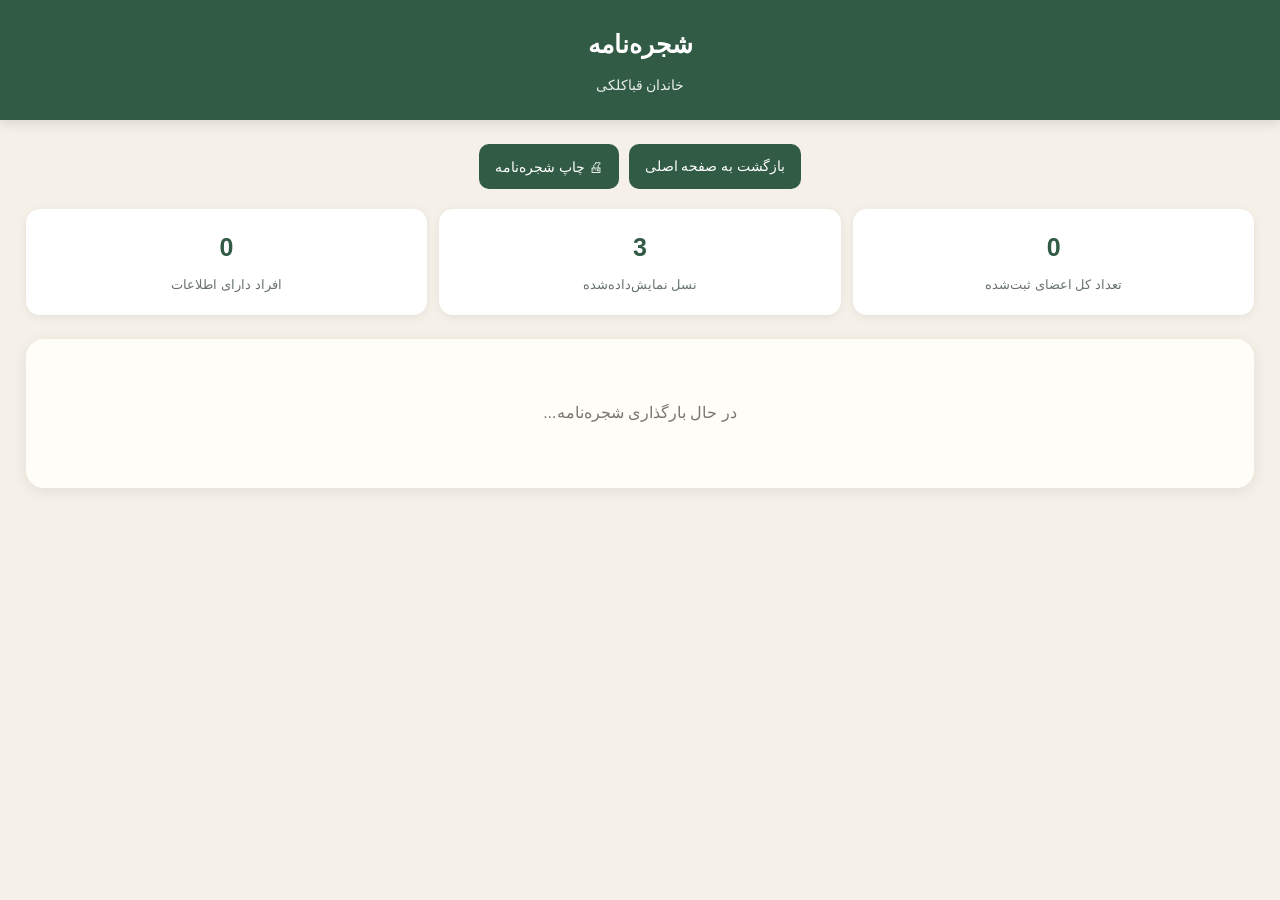
==== commit 1d776cff: "Update family.html" ====
--- a/family.html
+++ b/family.html
@@ -1,1864 +1,2104 @@
 <!DOCTYPE html>
 <html lang="fa" dir="rtl">
-
 <head>
-
-    <meta charset="UTF-8">
-
-    <meta
-        name="viewport"
-        content="width=device-width, initial-scale=1.0"
-    >
-
-    <title>شجره‌نامه خاندان</title>
-
-    <style>
-
-        * {
-            box-sizing: border-box;
-        }
-
-        html {
-            scroll-behavior: smooth;
-        }
-
-        body {
-            margin: 0;
-
-            font-family:
-                Tahoma,
-                Arial,
-                sans-serif;
-
-            background: #f3f7f4;
-
-            color: #173c29;
-        }
-
-
-        /* =========================
-           HEADER
-        ========================= */
-
-        header {
-
-            background: #124b30;
-
-            color: white;
-
-            padding: 18px 15px;
-
-            position: sticky;
-
-            top: 0;
-
-            z-index: 50;
-
-            box-shadow:
-                0 3px 15px
-                rgba(0, 0, 0, 0.15);
-        }
-
-
-        .header-inner {
-
-            width: min(1300px, 95%);
-
-            margin: auto;
-
-            display: flex;
-
-            align-items: center;
-
-            justify-content: space-between;
-
-            gap: 15px;
-        }
-
-
-        header h1 {
-
-            margin: 0;
-
-            font-size: 21px;
-        }
-
-
-        .header-buttons {
-
-            display: flex;
-
-            gap: 8px;
-
-            flex-wrap: wrap;
-        }
-
-
-        .top-btn {
-
-            border: 1px solid
-                rgba(255,255,255,0.35);
-
-            background:
-                rgba(255,255,255,0.10);
-
-            color: white;
-
-            padding: 9px 14px;
-
-            border-radius: 9px;
-
-            text-decoration: none;
-
-            font-family: inherit;
-
-            cursor: pointer;
-
-            font-size: 13px;
-        }
-
-
-        .top-btn:hover {
-
-            background:
-                rgba(255,255,255,0.20);
-        }
-
-
-        /* =========================
-           MAIN
-        ========================= */
-
-        main {
-
-            width: min(1400px, 95%);
-
-            margin: 25px auto 60px;
-        }
-
-
-        .title {
-
-            text-align: center;
-
-            margin-bottom: 22px;
-        }
-
-
-        .title h2 {
-
-            margin: 0 0 8px;
-
-            color: #125b38;
-
-            font-size: 29px;
-        }
-
-
-        .title p {
-
-            margin: 0;
-
-            color: #718077;
-
-            line-height: 1.8;
-        }
-
-
-        /* =========================
-           STATISTICS
-        ========================= */
-
-        .stats {
-
-            display: flex;
-
-            justify-content: center;
-
-            flex-wrap: wrap;
-
-            gap: 15px;
-
-            margin: 25px auto 35px;
-        }
-
-
-        .stat-card {
-
-            min-width: 190px;
-
-            background: white;
-
-            border: 1px solid #dce9e0;
-
-            border-radius: 17px;
-
-            padding: 17px 25px;
-
-            text-align: center;
-
-            box-shadow:
-                0 6px 22px
-                rgba(0,0,0,0.06);
-        }
-
-
-        .stat-number {
-
-            display: block;
-
-            font-size: 29px;
-
-            font-weight: bold;
-
-            color: #12613b;
-
-            margin-bottom: 5px;
-        }
-
-
-        .stat-label {
-
-            color: #65766c;
-
-            font-size: 14px;
-        }
-
-
-        /* =========================
-           TREE WRAPPER
-        ========================= */
-
-        .tree-wrapper {
-
-            background: white;
-
-            border-radius: 22px;
-
-            border: 1px solid #dce9e0;
-
-            box-shadow:
-                0 8px 35px
-                rgba(0,0,0,0.07);
-
-            padding: 25px;
-
-            overflow-x: auto;
-
-            overflow-y: visible;
-        }
-
-
-        .tree {
-
-            min-width: 950px;
-
-            padding: 10px 10px 40px;
-        }
-
-
-        /* =========================
-           ROOT
-        ========================= */
-
-        .root-title {
-
-            text-align: center;
-
-            margin-bottom: 20px;
-
-            color: #12613b;
-
-            font-size: 14px;
-
-            font-weight: bold;
-        }
-
-
-        /* =========================
-           UNION
-        ========================= */
-
-        .union {
-
-            position: relative;
-
-            margin: 0 auto 38px;
-
-            padding-top: 5px;
-        }
-
-
-        .couple {
-
-            display: flex;
-
-            justify-content: center;
-
-            align-items: center;
-
-            gap: 10px;
-
-            position: relative;
-
-            z-index: 2;
-        }
-
-
-        .heart {
-
-            width: 30px;
-
-            height: 30px;
-
-            border-radius: 50%;
-
-            background: #eaf4ed;
-
-            color: #12613b;
-
-            display: flex;
-
-            align-items: center;
-
-            justify-content: center;
-
-            font-size: 14px;
-
-            flex-shrink: 0;
-        }
-
-
-        /* =========================
-           PERSON CARD
-        ========================= */
-
-        .person-card {
-
-            width: 190px;
-
-            min-height: 82px;
-
-            background: #ffffff;
-
-            border: 2px solid #cfe1d5;
-
-            border-radius: 15px;
-
-            padding: 12px;
-
-            text-align: center;
-
-            cursor: pointer;
-
-            box-shadow:
-                0 4px 14px
-                rgba(0,0,0,0.07);
-
-            transition:
-                transform .18s ease,
-                box-shadow .18s ease,
-                border-color .18s ease;
-        }
-
-
-        .person-card:hover {
-
-            transform: translateY(-3px);
-
-            border-color: #5c9a76;
-
-            box-shadow:
-                0 8px 20px
-                rgba(0,0,0,0.12);
-        }
-
-
-        .person-card.main-person {
-
-            background: #eef7f1;
-
-            border-color: #8cbaa0;
-        }
-
-
-        .person-name {
-
-            font-size: 17px;
-
-            font-weight: bold;
-
-            color: #164b30;
-
-            line-height: 1.7;
-        }
-
-
-        .person-role {
-
-            font-size: 11px;
-
-            color: #77857d;
-
-            margin-top: 4px;
-        }
-
-
-        .shared-badge {
-
-            display: inline-block;
-
-            margin-top: 5px;
-
-            padding: 3px 7px;
-
-            border-radius: 20px;
-
-            background: #fff3cf;
-
-            color: #816525;
-
-            font-size: 10px;
-        }
-
-
-        /* =========================
-           CHILDREN
-        ========================= */
-
-        .children-area {
-
-            position: relative;
-
-            margin-top: 30px;
-
-            padding-top: 25px;
-        }
-
-
-        .children-area::before {
-
-            content: "";
-
-            position: absolute;
-
-            top: 0;
-
-            right: 50%;
-
-            width: 2px;
-
-            height: 25px;
-
-            background: #a9c4b2;
-        }
-
-
-        .children-list {
-
-            display: flex;
-
-            justify-content: center;
-
-            align-items: flex-start;
-
-            gap: 18px;
-
-            flex-wrap: nowrap;
-
-            position: relative;
-        }
-
-
-        .children-list::before {
-
-            content: "";
-
-            position: absolute;
-
-            top: 0;
-
-            right: 5%;
-
-            left: 5%;
-
-            height: 2px;
-
-            background: #a9c4b2;
-        }
-
-
-        .child-branch {
-
-            position: relative;
-
-            padding-top: 23px;
-
-            min-width: 190px;
-
-            max-width: 205px;
-
-        }
-
-
-        .child-branch::before {
-
-            content: "";
-
-            position: absolute;
-
-            top: 0;
-
-            right: 50%;
-
-            width: 2px;
-
-            height: 23px;
-
-            background: #a9c4b2;
-        }
-
-
-        /* =========================
-           GENERATION 3
-        ========================= */
-
-        .grandchild-card {
-
-            width: 190px;
-
-            min-height: 95px;
-
-            background: #fbfdfb;
-
-            border: 2px solid #b8d1c0;
-
-            border-radius: 15px;
-
-            padding: 12px;
-
-            text-align: center;
-
-            cursor: pointer;
-
-            transition: .18s;
-
-            box-shadow:
-                0 4px 13px
-                rgba(0,0,0,0.06);
-        }
-
-
-        .grandchild-card:hover {
-
-            transform: translateY(-3px);
-
-            border-color: #4f8d68;
-
-            box-shadow:
-                0 8px 20px
-                rgba(0,0,0,0.10);
-        }
-
-
-        .family-link {
-
-            display: inline-block;
-
-            margin-top: 8px;
-
-            padding: 6px 9px;
-
-            border-radius: 7px;
-
-            background: #12613b;
-
-            color: white;
-
-            text-decoration: none;
-
-            font-size: 11px;
-
-            font-weight: bold;
-        }
-
-
-        .profile-link {
-
-            display: inline-block;
-
-            margin-top: 8px;
-
-            padding: 6px 9px;
-
-            border-radius: 7px;
-
-            background: #e7f0ea;
-
-            color: #185536;
-
-            font-size: 11px;
-        }
-
-
-        /* =========================
-           EMPTY
-        ========================= */
-
-        .empty {
-
-            color: #88948d;
-
-            font-size: 12px;
-
-            margin-top: 8px;
-        }
-
-
-        /* =========================
-           MODAL
-        ========================= */
-
-        .modal {
-
-            position: fixed;
-
-            inset: 0;
-
-            background:
-                rgba(0,0,0,0.55);
-
-            display: none;
-
-            align-items: center;
-
-            justify-content: center;
-
-            padding: 20px;
-
-            z-index: 100;
-        }
-
-
-        .modal.show {
-
-            display: flex;
-        }
-
-
-        .modal-box {
-
-            width: min(600px, 100%);
-
-            max-height: 90vh;
-
-            overflow-y: auto;
-
-            background: white;
-
-            border-radius: 20px;
-
-            padding: 25px;
-
-            box-shadow:
-                0 15px 50px
-                rgba(0,0,0,0.25);
-
-            position: relative;
-        }
-
-
-        .close-modal {
-
-            position: absolute;
-
-            left: 15px;
-
-            top: 12px;
-
-            border: none;
-
-            background: #edf3ef;
-
-            color: #27573d;
-
-            width: 35px;
-
-            height: 35px;
-
-            border-radius: 50%;
-
-            cursor: pointer;
-
-            font-size: 20px;
-        }
-
-
-        .profile-header {
-
-            text-align: center;
-
-            padding-bottom: 18px;
-
-            border-bottom: 1px solid #e3ebe5;
-
-            margin-bottom: 18px;
-        }
-
-
-        .profile-avatar {
-
-            width: 80px;
-
-            height: 80px;
-
-            border-radius: 50%;
-
-            background: #e7f2eb;
-
-            display: flex;
-
-            align-items: center;
-
-            justify-content: center;
-
-            margin: 0 auto 12px;
-
-            font-size: 32px;
-
-            color: #12613b;
-        }
-
-
-        .profile-header h3 {
-
-            margin: 0;
-
-            font-size: 24px;
-
-            color: #145434;
-        }
-
-
-        .profile-section {
-
-            margin-top: 18px;
-        }
-
-
-        .profile-section h4 {
-
-            margin: 0 0 8px;
-
-            color: #12613b;
-
-            font-size: 15px;
-        }
-
-
-        .profile-list {
-
-            margin: 0;
-
-            padding: 0;
-
-            list-style: none;
-        }
-
-
-        .profile-list li {
-
-            padding: 8px 0;
-
-            border-bottom: 1px solid #eef2ef;
-
-            color: #4d5e53;
-
-            line-height: 1.8;
-        }
-
-
-        .modal-family-button {
-
-            display: inline-block;
-
-            margin-top: 18px;
-
-            background: #12613b;
-
-            color: white;
-
-            padding: 11px 18px;
-
-            border-radius: 10px;
-
-            text-decoration: none;
-
-            font-weight: bold;
-
-            font-size: 13px;
-        }
-
-
-        /* =========================
-           FOOTER
-        ========================= */
-
-        footer {
-
-            background: #103d28;
-
-            color: white;
-
-            text-align: center;
-
-            padding: 25px;
-
-            font-size: 13px;
-        }
-
-
-        /* =========================
-           MOBILE
-        ========================= */
-
-        @media (max-width: 700px) {
-
-            header {
-
-                position: relative;
-            }
-
-
-            .header-inner {
-
-                flex-direction: column;
-
-                text-align: center;
-            }
-
-
-            header h1 {
-
-                font-size: 18px;
-            }
-
-
-            main {
-
-                width: 96%;
-
-                margin-top: 18px;
-            }
-
-
-            .title h2 {
-
-                font-size: 22px;
-            }
-
-
-            .stats {
-
-                gap: 10px;
-            }
-
-
-            .stat-card {
-
-                min-width: 145px;
-
-                padding: 14px 15px;
-            }
-
-
-            .stat-number {
-
-                font-size: 25px;
-            }
-
-
-            .tree-wrapper {
-
-                padding: 12px;
-
-                border-radius: 15px;
-            }
-
-
-            .tree {
-
-                min-width: 850px;
-            }
-        }
-
-
-        /* =========================
-           PRINT
-        ========================= */
-
-        @media print {
-
-            body {
-
-                background: white;
-            }
-
-
-            header,
-            .stats,
-            .title p,
-            footer,
-            .top-btn,
-            .family-link,
-            .profile-link {
-
-                display: none !important;
-            }
-
-
-            main {
-
-                width: 100%;
-
-                margin: 0;
-            }
-
-
-            .title {
-
-                margin-bottom: 20px;
-            }
-
-
-            .title h2 {
-
-                font-size: 20px;
-            }
-
-
-            .tree-wrapper {
-
-                border: none;
-
-                box-shadow: none;
-
-                padding: 0;
-
-                overflow: visible;
-            }
-
-
-            .tree {
-
-                min-width: 0;
-
-                width: 100%;
-            }
-
-
-            .person-card,
-            .grandchild-card {
-
-                box-shadow: none;
-
-                break-inside: avoid;
-            }
-
-
-            .modal {
-
-                display: none !important;
-            }
-
-        }
-
-    </style>
-
+  <meta charset="UTF-8">
+  <meta name="viewport" content="width=device-width, initial-scale=1.0">
+
+  <title>شجره‌نامه خاندان</title>
+
+  <style>
+    * {
+      box-sizing: border-box;
+    }
+
+    body {
+      margin: 0;
+      font-family: Tahoma, Arial, sans-serif;
+      background: #f5f1e8;
+      color: #26332b;
+      line-height: 1.8;
+    }
+
+    a {
+      text-decoration: none;
+      color: inherit;
+    }
+
+    .page-header {
+      background: #315b45;
+      color: white;
+      padding: 22px 16px;
+      text-align: center;
+      box-shadow: 0 3px 12px rgba(0,0,0,.12);
+    }
+
+    .page-header h1 {
+      margin: 0;
+      font-size: 25px;
+    }
+
+    .page-header p {
+      margin: 6px 0 0;
+      opacity: .9;
+      font-size: 14px;
+    }
+
+    .container {
+      width: min(1500px, 96%);
+      margin: 24px auto;
+    }
+
+    .top-actions {
+      display: flex;
+      flex-wrap: wrap;
+      justify-content: center;
+      gap: 10px;
+      margin-bottom: 20px;
+    }
+
+    button,
+    .action-link {
+      border: 0;
+      border-radius: 10px;
+      padding: 10px 16px;
+      background: #315b45;
+      color: white;
+      cursor: pointer;
+      font-family: inherit;
+      font-size: 14px;
+    }
+
+    button:hover,
+    .action-link:hover {
+      background: #254936;
+    }
+
+    .stats {
+      display: grid;
+      grid-template-columns: repeat(3, 1fr);
+      gap: 12px;
+      margin-bottom: 24px;
+    }
+
+    .stat {
+      background: white;
+      border-radius: 14px;
+      padding: 16px;
+      text-align: center;
+      box-shadow: 0 2px 10px rgba(0,0,0,.07);
+    }
+
+    .stat-number {
+      display: block;
+      color: #315b45;
+      font-size: 25px;
+      font-weight: bold;
+    }
+
+    .stat-title {
+      font-size: 13px;
+      color: #68736c;
+    }
+
+    .tree-wrapper {
+      background: #fffdf8;
+      border-radius: 18px;
+      padding: 25px;
+      box-shadow: 0 3px 15px rgba(0,0,0,.08);
+      overflow-x: auto;
+    }
+
+    .tree {
+      min-width: 900px;
+      text-align: center;
+    }
+
+    .person-card {
+      display: inline-block;
+      min-width: 155px;
+      max-width: 230px;
+      padding: 12px 15px;
+      margin: 6px;
+      background: white;
+      border: 1px solid #d9e2db;
+      border-radius: 13px;
+      box-shadow: 0 2px 7px rgba(0,0,0,.07);
+      cursor: pointer;
+      transition: .2s;
+      vertical-align: top;
+    }
+
+    .person-card:hover {
+      transform: translateY(-2px);
+      box-shadow: 0 5px 14px rgba(0,0,0,.12);
+      border-color: #315b45;
+    }
+
+    .person-name {
+      font-weight: bold;
+      color: #284b39;
+      font-size: 15px;
+    }
+
+    .person-meta {
+      font-size: 11px;
+      color: #78837c;
+      margin-top: 3px;
+    }
+
+    .root-card {
+      background: #315b45;
+      color: white;
+      border-color: #315b45;
+      min-width: 210px;
+    }
+
+    .root-card .person-name,
+    .root-card .person-meta {
+      color: white;
+    }
+
+    .generation-label {
+      margin: 22px 0 8px;
+      color: #315b45;
+      font-weight: bold;
+      font-size: 14px;
+    }
+
+    .union {
+      display: inline-block;
+      vertical-align: top;
+      margin: 8px;
+      min-width: 190px;
+      max-width: 100%;
+    }
+
+    .union-header {
+      display: flex;
+      flex-wrap: wrap;
+      justify-content: center;
+      align-items: center;
+      gap: 3px;
+    }
+
+    .spouse-line {
+      color: #9a6b38;
+      font-size: 18px;
+      font-weight: bold;
+      vertical-align: top;
+      margin-top: 18px;
+    }
+
+    .children-area {
+      margin-top: 10px;
+      padding-top: 12px;
+      border-top: 2px solid #d7dfd8;
+      position: relative;
+    }
+
+    .children {
+      display: flex;
+      justify-content: center;
+      align-items: flex-start;
+      flex-wrap: wrap;
+      gap: 7px;
+    }
+
+    .child-branch {
+      display: inline-block;
+      vertical-align: top;
+      text-align: center;
+    }
+
+    .child-branch::before {
+      content: "";
+      display: block;
+      width: 2px;
+      height: 10px;
+      background: #b9c8bd;
+      margin: -12px auto 0;
+    }
+
+    .grandchild-card {
+      min-width: 145px;
+      background: #fdfbf5;
+    }
+
+    .family-link {
+      display: block;
+      margin-top: 6px;
+      font-size: 11px;
+      color: #315b45;
+      font-weight: bold;
+    }
+
+    .shared-badge {
+      display: inline-block;
+      margin-top: 5px;
+      padding: 2px 7px;
+      border-radius: 20px;
+      background: #e7efe9;
+      color: #315b45;
+      font-size: 10px;
+    }
+
+    .empty-message {
+      padding: 35px;
+      text-align: center;
+      color: #777;
+    }
+
+    /* Modal */
+    .modal {
+      display: none;
+      position: fixed;
+      inset: 0;
+      background: rgba(0,0,0,.55);
+      z-index: 1000;
+      padding: 20px;
+      overflow-y: auto;
+    }
+
+    .modal.show {
+      display: flex;
+      justify-content: center;
+      align-items: flex-start;
+    }
+
+    .modal-box {
+      width: min(600px, 100%);
+      background: #fffdf8;
+      border-radius: 18px;
+      margin-top: 30px;
+      overflow: hidden;
+      box-shadow: 0 15px 50px rgba(0,0,0,.25);
+    }
+
+    .modal-header {
+      background: #315b45;
+      color: white;
+      padding: 20px;
+      position: relative;
+    }
+
+    .modal-header h2 {
+      margin: 0;
+      font-size: 22px;
+    }
+
+    .close-modal {
+      position: absolute;
+      left: 14px;
+      top: 12px;
+      background: transparent;
+      font-size: 24px;
+      padding: 2px 8px;
+    }
+
+    .profile-content {
+      padding: 20px;
+    }
+
+    .profile-photo {
+      width: 120px;
+      height: 120px;
+      border-radius: 50%;
+      background: #e7ece8;
+      margin: 0 auto 20px;
+      display: flex;
+      align-items: center;
+      justify-content: center;
+      color: #718078;
+      overflow: hidden;
+    }
+
+    .profile-photo img {
+      width: 100%;
+      height: 100%;
+      object-fit: cover;
+    }
+
+    .profile-row {
+      display: flex;
+      gap: 10px;
+      border-bottom: 1px solid #e6e4dc;
+      padding: 9px 0;
+    }
+
+    .profile-label {
+      width: 100px;
+      min-width: 100px;
+      color: #68736c;
+      font-weight: bold;
+    }
+
+    .profile-value {
+      flex: 1;
+    }
+
+    .profile-section {
+      margin-top: 18px;
+    }
+
+    .profile-section h3 {
+      color: #315b45;
+      font-size: 16px;
+      margin: 0 0 8px;
+    }
+
+    .person-chip {
+      display: inline-block;
+      background: #eef3ef;
+      color: #315b45;
+      border-radius: 9px;
+      padding: 6px 10px;
+      margin: 3px;
+      cursor: pointer;
+      font-size: 13px;
+    }
+
+    .person-chip:hover {
+      background: #dfe9e2;
+    }
+
+    .profile-family-button {
+      margin-top: 18px;
+      display: inline-block;
+      background: #315b45;
+      color: white;
+      border-radius: 10px;
+      padding: 9px 14px;
+      font-size: 13px;
+    }
+
+    @media (max-width: 700px) {
+      .stats {
+        grid-template-columns: 1fr;
+      }
+
+      .tree-wrapper {
+        padding: 12px;
+      }
+
+      .page-header h1 {
+        font-size: 20px;
+      }
+    }
+
+    /* Print */
+    @media print {
+      body {
+        background: white;
+      }
+
+      .page-header {
+        background: white;
+        color: black;
+        box-shadow: none;
+        border-bottom: 1px solid #ccc;
+      }
+
+      .top-actions,
+      .stats,
+      .modal,
+      button,
+      .family-link {
+        display: none !important;
+      }
+
+      .container {
+        width: 100%;
+        margin: 0;
+      }
+
+      .tree-wrapper {
+        box-shadow: none;
+        padding: 0;
+        overflow: visible;
+      }
+
+      .tree {
+        min-width: 0;
+      }
+
+      .person-card {
+        box-shadow: none;
+      }
+    }
+  </style>
 </head>
 
-
 <body>
 
-
-<header>
-
-    <div class="header-inner">
-
-        <h1 id="headerTitle">
-            شجره‌نامه قباکلکی
-        </h1>
-
-        <div class="header-buttons">
-
-            <a
-                href="index.html"
-                class="top-btn"
-            >
-                ← خاندان‌ها
-            </a>
-
-            <a
-                id="bookLink"
-                href="genealogy.html?family=gholamhossein-qasem"
-                class="top-btn"
-            >
-                📖 تصویر کتاب
-            </a>
-
-            <button
-                class="top-btn"
-                onclick="window.print()"
-            >
-                🖨 چاپ
-            </button>
-
-        </div>
-
+<header class="page-header">
+  <h1 id="pageTitle">شجره‌نامه</h1>
+  <p id="pageSubtitle">خاندان قباکلکی</p>
+</header>
+
+<main class="container">
+
+  <div class="top-actions">
+    <a class="action-link" href="index.html">بازگشت به صفحه اصلی</a>
+    <button onclick="window.print()">🖨 چاپ شجره‌نامه</button>
+  </div>
+
+  <div class="stats">
+    <div class="stat">
+      <span class="stat-number" id="memberCount">0</span>
+      <span class="stat-title">تعداد کل اعضای ثبت‌شده</span>
     </div>
 
-</header>
-
-
-
-<main>
-
-
-    <section class="title">
-
-        <h2 id="familyTitle">
-            خاندان غلامحسین قاسم زائر غلامحسین
-        </h2>
-
-        <p>
-            شجره دیجیتال خاندان
-        </p>
-
-    </section>
-
-
-
-    <!-- =====================
-         آمار خاندان
-    ====================== -->
-
-    <section class="stats">
-
-        <div class="stat-card">
-
-            <span
-                id="memberCount"
-                class="stat-number"
-            >
-                ۰
-            </span>
-
-            <span class="stat-label">
-                تعداد کل اعضای ثبت‌شده
-            </span>
-
-        </div>
-
-
-        <div class="stat-card">
-
-            <span
-                id="generationCount"
-                class="stat-number"
-            >
-                ۳
-            </span>
-
-            <span class="stat-label">
-                نسل نمایش‌داده‌شده
-            </span>
-
-        </div>
-
-
-        <div class="stat-card">
-
-            <span
-                id="familyPeopleCount"
-                class="stat-number"
-            >
-                ۰
-            </span>
-
-            <span class="stat-label">
-                افراد دارای اطلاعات
-            </span>
-
-        </div>
-
-    </section>
-
-
-
-    <!-- =====================
-         TREE
-    ====================== -->
-
-    <section class="tree-wrapper">
-
-        <div
-            id="tree"
-            class="tree"
-        >
-
-            در حال ساخت شجره‌نامه...
-
-        </div>
-
-    </section>
-
+    <div class="stat">
+      <span class="stat-number">3</span>
+      <span class="stat-title">نسل نمایش‌داده‌شده</span>
+    </div>
+
+    <div class="stat">
+      <span class="stat-number" id="infoCount">0</span>
+      <span class="stat-title">افراد دارای اطلاعات</span>
+    </div>
+  </div>
+
+  <section class="tree-wrapper">
+    <div id="tree" class="tree">
+      <div class="empty-message">
+        در حال بارگذاری شجره‌نامه...
+      </div>
+    </div>
+  </section>
 
 </main>
 
-
-
-<footer>
-
-    شجره‌نامه مردم قباکلکی
-
-</footer>
-
-
-
-<!-- =========================
-     PROFILE MODAL
-========================= -->
-
-<div
-    id="profileModal"
-    class="modal"
-    onclick="closeModalOutside(event)"
->
-
-    <div class="modal-box">
-
-        <button
-            class="close-modal"
-            onclick="closeProfile()"
-        >
-            ×
-        </button>
-
-
-        <div id="profileContent">
-
-        </div>
-
+<!-- Profile Modal -->
+<div id="profileModal" class="modal">
+  <div class="modal-box">
+
+    <div class="modal-header">
+      <button class="close-modal" onclick="closeModal()">×</button>
+      <h2 id="modalName">مشخصات فرد</h2>
     </div>
 
+    <div class="profile-content" id="profileContent"></div>
+
+  </div>
 </div>
 
-
-
 <script src="data/families.js"></script>
 
-
-
 <script>
 
-/* =====================================================
-   داده کامل خاندان
-===================================================== */
+/* =========================================================
+   اطلاعات افراد
+   ========================================================= */
 
 const PEOPLE = {
 
-    "gholamhossein-qasem-zayer-gholamhossein": {
-        name: "غلامحسین قاسم زائر غلامحسین",
-
-        spouses: [
-            {
-                id: "parizad",
-                label: "همسر اول",
-                children: [
-                    "qasem"
-                ]
-            },
-            {
-                id: "kheir-mohammad-zayer-abdolrashid",
-                label: "همسر دوم",
-                children: [
-                    "amir",
-                    "ahmad",
-                    "nasser",
-                    "begom",
-                    "sogol",
-                    "manijeh",
-                    "halimeh"
-                ]
-            }
-        ]
-    },
-
-
-    "parizad": {
-        name: "پریزاد",
-        spouses: [
-            {
-                id: "gholamhossein-qasem-zayer-gholamhossein",
-                children: ["qasem"]
-            }
-        ]
-    },
-
-
-    "kheir-mohammad-zayer-abdolrashid": {
-        name: "خیر محمد زائر عبدالرشید",
-        spouses: [
-            {
-                id: "gholamhossein-qasem-zayer-gholamhossein",
-                children: [
-                    "amir",
-                    "ahmad",
-                    "nasser",
-                    "begom",
-                    "sogol",
-                    "manijeh",
-                    "halimeh"
-                ]
-            }
-        ]
-    },
-
-
-    /* =========================
-       قاسم
-    ========================= */
-
-    "qasem": {
-
-        name: "قاسم",
-
-        spouses: [
-
-            {
-                id: "iran-vali",
-                label: "همسر اول",
-                children: [
-                    "asghar",
-                    "akbar",
-                    "parviz",
-                    "jahangir",
-                    "shirin-qasem",
-                    "gholamhossein-qasem-son",
-                    "maryam-qasem"
-                ]
-            },
-
-            {
-                id: "sakineh-heydari",
-                label: "همسر دوم",
-                children: []
-            }
-
-        ]
-
-    },
-
-
-    "iran-vali": {
-        name: "ایران ولی",
-        spouses: [
-            {
-                id: "qasem",
-                children: [
-                    "asghar",
-                    "akbar",
-                    "parviz",
-                    "jahangir",
-                    "shirin-qasem",
-                    "gholamhossein-qasem-son",
-                    "maryam-qasem"
-                ]
-            }
-        ]
-    },
-
-
-    "sakineh-heydari": {
-        name: "سکینه حیدری",
-        spouses: [
-            {
-                id: "qasem",
-                children: []
-            }
-        ]
-    },
-
-
-    /* =========================
-       اصغر
-    ========================= */
-
-    "asghar": {
-
-        name: "اصغر",
-
-        spouses: [
-            {
-                id: "hakimeh-haj-mohammad",
-                children: [
-                    "ali-asghar",
-                    "rabab-asghar",
-                    "zeynab-asghar"
-                ]
-            }
-        ]
-
-    },
-
-
-    "hakimeh-haj-mohammad": {
-
-        name: "حکیمه حاج محمد",
-
-        spouses: [
-            {
-                id: "asghar",
-                children: [
-                    "ali-asghar",
-                    "rabab-asghar",
-                    "zeynab-asghar"
-                ]
-            }
-        ]
-
-    },
-
-
-    "ali-asghar": {
-        name: "علی"
-    },
-
-
-    "rabab-asghar": {
-
-        name: "رباب",
-
-        spouses: [
-            {
-                id: "taleb-bahader",
-                children: [
-                    "shahin-rabab",
-                    "shahrokh-rabab"
-                ]
-            }
-        ]
-
-    },
-
-
-    "taleb-bahader": {
-
-        name: "طالب بهادر",
-
-        spouses: [
-            {
-                id: "rabab-asghar",
-                children: [
-                    "shahin-rabab",
-                    "shahrokh-rabab"
-                ]
-            }
-        ]
-
-    },
-
-
-    "shahin-rabab": {
-        name: "شاهین"
-    },
-
-    "shahrokh-rabab": {
-        name: "شاهرخ"
-    },
-
-
-    "zeynab-asghar": {
-        name: "زینب"
-    },
-
-
-    /* =========================
-       اکبر
-    ========================= */
-
-    "akbar": {
-
-        name: "اکبر",
-
-        spouses: [
-            {
-                id: "roshan-mish-ali-bahader",
-                children: [
-                    "ali-akbar",
-                    "laleh-akbar",
-                    "fatemeh-akbar"
-                ]
-            }
-        ]
-
-    },
-
-
-    "roshan-mish-ali-bahader": {
-
-        name: "روشن میش علی بهادر",
-
-        spouses: [
-            {
-                id: "akbar",
-                children: [
-                    "ali-akbar",
-                    "laleh-akbar",
-                    "fatemeh-akbar"
-                ]
-            }
-        ]
-
-    },
-
-
-    "ali-akbar": {
-
-        name: "علی",
-
-        spouses: [
-            {
-                id: "bahareh-bahader",
-                children: []
-            }
-        ]
-
-    },
-
-
-    "bahareh-bahader": {
-        name: "بهاره بهادر"
-    },
-
-
-    "laleh-akbar": {
-
-        name: "لاله",
-
-        spouses: [
-            {
-                id: "musa-jafar-mish-mohammadali",
-                children: [
-                    "mehraveh",
-                    "mohammad-laleh",
-                    "maral"
-                ]
-            }
-        ]
-
-    },
-
-
-    "musa-jafar-mish-mohammadali": {
-
-        name: "موسی جعفر میش محمدعلی",
-
-        spouses: [
-            {
-                id: "laleh-akbar",
-                children: [
-                    "mehraveh",
-                    "mohammad-laleh",
-                    "maral"
-                ]
-            }
-        ]
-
-    },
-
-
-    "mehraveh": {
-        name: "مهراوه"
-    },
-
-    "mohammad-laleh": {
-        name: "محمد"
-    },
-
-    "maral": {
-        name: "مارال"
-    },
-
-
-    "fatemeh-akbar": {
-
-        name: "فاطمه",
-
-        spouses: [
-            {
-                id: "saeed-amrollah",
-                children: []
-            }
-        ]
-
-    },
-
-
-    "saeed-amrollah": {
-        name: "سعید امرالله"
-    },
-
-
-    /* =========================
-       پرویز
-    ========================= */
-
-    "parviz": {
-
-        name: "پرویز",
-
-        spouses: [
-            {
-                id: "mozhgan",
-                children: [
-                    "kowsar"
-                ]
-            }
-        ]
-
-    },
-
-
-    "mozhgan": {
-
-        name: "مژگان",
-
-        spouses: [
-            {
-                id: "parviz",
-                children: [
-                    "kowsar"
-                ]
-            }
-        ]
-
-    },
-
-
-    "kowsar": {
-        name: "کوثر"
-    },
-
-
-    /* =========================
-       جهانگیر
-    ========================= */
-
-    "jahangir": {
-
-        name: "جهانگیر",
-
-        spouses: [
-            {
-                id: "mahbagham-jamali",
-                children: [
-                    "mohammad-jahangir",
-                    "qasem-jahangir"
-                ]
-            }
-        ]
-
-    },
-
-
-    "mahbagham-jamali": {
-        name: "ماه‌بگم جمالی"
-    },
-
-    "mohammad-jahangir": {
-        name: "محمد"
-    },
-
-    "qasem-jahangir": {
-        name: "قاسم"
-    },
-
-
-    "shirin-qasem": {
-        name: "شیرین"
-    },
-
-
-    /* =========================
-       غلامحسین فرزند قاسم
-    ========================= */
-
-    "gholamhossein-qasem-son": {
-
-        name: "غلامحسین",
-
-        spouses: [
-            {
-                id: "rabab-kangani",
-                children: [
-                    "reza-gh",
-                    "savash",
-                    "radmehr"
-                ]
-            }
-        ]
-
-    },
-
-
-    "rabab-kangani": {
-        name: "رباب کنگانی"
-    },
-
-    "reza-gh": {
-        name: "رضا"
-    },
-
-    "savash": {
-        name: "ساواش"
-    },
-
-    "radmehr": {
-        name: "رادمهر"
-    },
-
-
-    /* =========================
-       مریم
-    ========================= */
-
-    "maryam-qasem": {
-
-        name: "مریم",
-
-        spouses: [
-            {
-                id: "reza-haj-abdolrashid",
-                children: [
-                    "ebrahim-maryam",
-                    "reyhaneh"
-                ]
-            }
-        ]
-
-    },
-
-
-    "reza-haj-abdolrashid": {
-        name: "رضا حاج عبدالرشید"
-    },
-
-    "ebrahim-maryam": {
-        name: "ابراهیم"
-    },
-
-    "reyhaneh": {
-        name: "ریحانه"
-    },
-
-
-    /* =====================================================
-       امیر
-    ===================================================== */
-
-    "amir": {
-
-        name: "امیر",
-
-        spouses: [
-            {
-                id: "mahin-haj-mohammad",
-                children: [
-                    "sedigheh",
-                    "sadegh",
-                    "samad",
-                    "fatemeh-amir",
-                    "maryam-amir"
-                ]
-            }
-        ]
-
-    },
-
-
-    "mahin-haj-mohammad": {
-        name: "مهین حاج محمد"
-    },
-
-
-    "sedigheh": {
-
-        name: "صدیقه",
-
-        spouses: [
-            {
-                id: "mansour-mohammadali-zayer-abbas",
-                children: [
-                    "mohammadali-sedigheh",
-                    "zhaleh-sedigheh",
-                    "yekta"
-                ]
-            }
-        ]
-
-    },
-
-
-    "mansour-mohammadali-zayer-abbas": {
-        name: "منصور محمدعلی زائرعباس"
-    },
-
-
-    "mohammadali-sedigheh": {
-        name: "محمدعلی"
-    },
-
-
-    "zhaleh-sedigheh": {
-        name: "ژاله"
-    },
-
-
-    "yekta": {
-
-        name: "یکتا",
-
-        spouses: [
-            {
-                id: "ali-jebraeil",
-                children: []
-            }
-        ]
-
-    },
-
-
-    "ali-jebraeil": {
-        name: "علی جبرئیل"
-    },
-
-
-    /* =========================
-       صادق مشترک
-    ========================= */
-
-    "sadegh": {
-
-        name: "صادق",
-
-        shared: true,
-
-        spouses: [
-            {
-                id: "farideh-ahmad",
-                children: [
-                    "kamelya"
-                ]
-            }
-        ]
-
-    },
-
-
-    "farideh-ahmad": {
-
-        name: "فریده احمد",
-
-        shared: true,
-
-        spouses: [
-            {
-                id: "sadegh",
-                children: [
-                    "kamelya"
-                ]
-            }
-        ]
-
-    },
-
-
-    "kamelya": {
-
-        name: "کاملیا",
-
-        shared: true
-
-    },
-
-
-    /* =========================
-       صمد
-    ========================= */
-
-    "samad": {
-
-        name: "صمد",
-
-        spouses: [
-            {
-                id: "zahra-mohammadali-zayer-abbas",
-                children: [
-                    "niloufar",
-                    "marila"
-                ]
-            }
-        ]
-
-    },
-
-
-    "zahra-mohammadali-zayer-abbas": {
-        name: "زهرا محمدعلی زائرعباس"
-    },
-
-    "niloufar": {
-        name: "نیلوفر"
-    },
-
-    "marila": {
-        name: "مریلا"
-    },
-
-
-    "fatemeh-amir": {
-        name: "فاطمه"
-    },
-
-    "maryam-amir": {
-        name: "مریم"
-    },
-
-
-    /* =====================================================
-       احمد
-    ===================================================== */
-
-    "ahmad": {
-
-        name: "احمد",
-
-        spouses: [
-            {
-                id: "shirin-haj-abdolrashid",
-                children: [
-                    "farideh-ahmad",
-                    "fajr-ahmad",
-                    "gholamhossein-ahmad",
-                    "feiz-ahmad",
-                    "pedram-ahmad"
-                ]
-            }
-        ]
-
-    },
-
-
-    "shirin-haj-abdolrashid": {
-        name: "شیرین حاج عبدالرش
+  /* -------------------------
+     نسل اول
+     ------------------------- */
+
+  "gholamhossein-qasem-zayer-gholamhossein": {
+    name: "غلامحسین قاسم زائر غلامحسین",
+    spouses: [
+      {
+        id: "parizad",
+        children: ["qasem"]
+      },
+      {
+        id: "kheyr-mohammad-zayer-abdolrashid",
+        children: [
+          "amir",
+          "ahmad",
+          "naser",
+          "begom",
+          "sogol",
+          "manijeh",
+          "halimeh"
+        ]
+      }
+    ]
+  },
+
+  "parizad": {
+    name: "پریزاد",
+    spouses: [
+      {
+        id: "gholamhossein-qasem-zayer-gholamhossein",
+        children: ["qasem"]
+      }
+    ]
+  },
+
+  "kheyr-mohammad-zayer-abdolrashid": {
+    name: "خیر محمد زائر عبدالرشید",
+    spouses: [
+      {
+        id: "gholamhossein-qasem-zayer-gholamhossein",
+        children: [
+          "amir",
+          "ahmad",
+          "naser",
+          "begom",
+          "sogol",
+          "manijeh",
+          "halimeh"
+        ]
+      }
+    ]
+  },
+
+  /* =========================================================
+     قاسم
+     ========================================================= */
+
+  "qasem": {
+    name: "قاسم",
+    spouses: [
+      {
+        id: "iran-vali",
+        children: []
+      },
+      {
+        id: "sakineh-heydari",
+        children: [
+          "asghar",
+          "akbar",
+          "parviz",
+          "jahangir",
+          "shirin-qasem",
+          "gholamhossein-qasem",
+          "maryam-qasem"
+        ]
+      }
+    ]
+  },
+
+  "iran-vali": {
+    name: "ایران ولی",
+    spouses: [
+      {
+        id: "qasem",
+        children: []
+      }
+    ]
+  },
+
+  "sakineh-heydari": {
+    name: "سکینه حیدری",
+    spouses: [
+      {
+        id: "qasem",
+        children: [
+          "asghar",
+          "akbar",
+          "parviz",
+          "jahangir",
+          "shirin-qasem",
+          "gholamhossein-qasem",
+          "maryam-qasem"
+        ]
+      }
+    ]
+  },
+
+  /* اصغر */
+
+  "asghar": {
+    name: "اصغر",
+    spouses: [
+      {
+        id: "hakimeh-haj-mohammad",
+        children: [
+          "ali-asghar",
+          "robbab-asghar",
+          "zeynab-asghar"
+        ]
+      }
+    ]
+  },
+
+  "hakimeh-haj-mohammad": {
+    name: "حکیمه حاج محمد",
+    spouses: [
+      {
+        id: "asghar",
+        children: [
+          "ali-asghar",
+          "robbab-asghar",
+          "zeynab-asghar"
+        ]
+      }
+    ]
+  },
+
+  "ali-asghar": {
+    name: "علی",
+    spouses: []
+  },
+
+  "robbab-asghar": {
+    name: "رباب",
+    spouses: [
+      {
+        id: "taleb-bahader",
+        children: [
+          "shahin-robbab-asghar",
+          "shahrokh-robbab-asghar"
+        ]
+      }
+    ]
+  },
+
+  "taleb-bahader": {
+    name: "طالب بهادر",
+    spouses: [
+      {
+        id: "robbab-asghar",
+        children: [
+          "shahin-robbab-asghar",
+          "shahrokh-robbab-asghar"
+        ]
+      }
+    ]
+  },
+
+  "shahin-robbab-asghar": {
+    name: "شاهین"
+  },
+
+  "shahrokh-robbab-asghar": {
+    name: "شاهرخ"
+  },
+
+  "zeynab-asghar": {
+    name: "زینب"
+  },
+
+  /* اکبر */
+
+  "akbar": {
+    name: "اکبر",
+    spouses: [
+      {
+        id: "roshan-mish-ali-bahader",
+        children: [
+          "ali-akbar",
+          "laleh-akbar",
+          "fatemeh-akbar"
+        ]
+      }
+    ]
+  },
+
+  "roshan-mish-ali-bahader": {
+    name: "روشن میش علی بهادر",
+    spouses: [
+      {
+        id: "akbar",
+        children: [
+          "ali-akbar",
+          "laleh-akbar",
+          "fatemeh-akbar"
+        ]
+      }
+    ]
+  },
+
+  "ali-akbar": {
+    name: "علی",
+    spouses: [
+      {
+        id: "bahareh-bahader",
+        children: []
+      }
+    ]
+  },
+
+  "bahareh-bahader": {
+    name: "بهاره بهادر",
+    spouses: [
+      {
+        id: "ali-akbar",
+        children: []
+      }
+    ]
+  },
+
+  "laleh-akbar": {
+    name: "لاله",
+    spouses: [
+      {
+        id: "mousa-jafar-mish-mohammadali",
+        children: [
+          "mehraveh-laleh",
+          "mohammad-laleh",
+          "maral-laleh"
+        ]
+      }
+    ]
+  },
+
+  "mousa-jafar-mish-mohammadali": {
+    name: "موسی جعفر میش محمدعلی",
+    spouses: [
+      {
+        id: "laleh-akbar",
+        children: [
+          "mehraveh-laleh",
+          "mohammad-laleh",
+          "maral-laleh"
+        ]
+      }
+    ]
+  },
+
+  "mehraveh-laleh": {
+    name: "مهراوه"
+  },
+
+  "mohammad-laleh": {
+    name: "محمد"
+  },
+
+  "maral-laleh": {
+    name: "مارال"
+  },
+
+  "fatemeh-akbar": {
+    name: "فاطمه",
+    spouses: [
+      {
+        id: "saeed-amrollah",
+        children: []
+      }
+    ]
+  },
+
+  "saeed-amrollah": {
+    name: "سعید امرالله",
+    spouses: [
+      {
+        id: "fatemeh-akbar",
+        children: []
+      }
+    ]
+  },
+
+  /* پرویز */
+
+  "parviz": {
+    name: "پرویز",
+    shared: true,
+    spouses: [
+      {
+        id: "mozghan",
+        children: ["kosar"]
+      }
+    ]
+  },
+
+  "mozghan": {
+    name: "مژگان",
+    shared: true,
+    spouses: [
+      {
+        id: "parviz",
+        children: ["kosar"]
+      }
+    ]
+  },
+
+  "kosar": {
+    name: "کوثر",
+    shared: true
+  },
+
+  /* جهانگیر */
+
+  "jahangir": {
+    name: "جهانگیر",
+    spouses: [
+      {
+        id: "mah-begom-jamali",
+        children: [
+          "mohammad-jahangir",
+          "qasem-jahangir"
+        ]
+      }
+    ]
+  },
+
+  "mah-begom-jamali": {
+    name: "ماه‌بگم جمالی",
+    spouses: [
+      {
+        id: "jahangir",
+        children: [
+          "mohammad-jahangir",
+          "qasem-jahangir"
+        ]
+      }
+    ]
+  },
+
+  "mohammad-jahangir": {
+    name: "محمد"
+  },
+
+  "qasem-jahangir": {
+    name: "قاسم"
+  },
+
+  "shirin-qasem": {
+    name: "شیرین"
+  },
+
+  /* غلامحسین */
+
+  "gholamhossein-qasem": {
+    name: "غلامحسین",
+    spouses: [
+      {
+        id: "robbab-kangani",
+        children: [
+          "reza-gholamhossein-qasem",
+          "savash",
+          "radmehr"
+        ]
+      }
+    ]
+  },
+
+  "robbab-kangani": {
+    name: "رباب کنگانی",
+    spouses: [
+      {
+        id: "gholamhossein-qasem",
+        children: [
+          "reza-gholamhossein-qasem",
+          "savash",
+          "radmehr"
+        ]
+      }
+    ]
+  },
+
+  "reza-gholamhossein-qasem": {
+    name: "رضا"
+  },
+
+  "savash": {
+    name: "ساواش"
+  },
+
+  "radmehr": {
+    name: "رادمهر"
+  },
+
+  /* مریم */
+
+  "maryam-qasem": {
+    name: "مریم",
+    spouses: [
+      {
+        id: "reza-haj-abdolrashid",
+        children: [
+          "ebrahim-maryam-qasem",
+          "reyhaneh-maryam-qasem"
+        ]
+      }
+    ]
+  },
+
+  "reza-haj-abdolrashid": {
+    name: "رضا حاج عبدالرشید",
+    spouses: [
+      {
+        id: "maryam-qasem",
+        children: [
+          "ebrahim-maryam-qasem",
+          "reyhaneh-maryam-qasem"
+        ]
+      }
+    ]
+  },
+
+  "ebrahim-maryam-qasem": {
+    name: "ابراهیم"
+  },
+
+  "reyhaneh-maryam-qasem": {
+    name: "ریحانه"
+  },
+
+  /* =========================================================
+     امیر
+     ========================================================= */
+
+  "amir": {
+    name: "امیر",
+    spouses: [
+      {
+        id: "mahin-haj-mohammad",
+        children: [
+          "sedigheh",
+          "sadegh",
+          "samad",
+          "fatemeh-amir",
+          "maryam-amir"
+        ]
+      }
+    ]
+  },
+
+  "mahin-haj-mohammad": {
+    name: "مهین حاج محمد",
+    spouses: [
+      {
+        id: "amir",
+        children: [
+          "sedigheh",
+          "sadegh",
+          "samad",
+          "fatemeh-amir",
+          "maryam-amir"
+        ]
+      }
+    ]
+  },
+
+  "sedigheh": {
+    name: "صدیقه",
+    spouses: [
+      {
+        id: "mansour-mohammadali-zayerabbas",
+        children: [
+          "mohammadali-sedigheh",
+          "zhaleh-sedigheh",
+          "yekta-sedigheh"
+        ]
+      }
+    ]
+  },
+
+  "mansour-mohammadali-zayerabbas": {
+    name: "منصور محمدعلی زائرعباس",
+    spouses: [
+      {
+        id: "sedigheh",
+        children: [
+          "mohammadali-sedigheh",
+          "zhaleh-sedigheh",
+          "yekta-sedigheh"
+        ]
+      }
+    ]
+  },
+
+  "mohammadali-sedigheh": {
+    name: "محمدعلی"
+  },
+
+  "zhaleh-sedigheh": {
+    name: "ژاله"
+  },
+
+  "yekta-sedigheh": {
+    name: "یکتا",
+    spouses: [
+      {
+        id: "ali-jebraeil",
+        children: []
+      }
+    ]
+  },
+
+  "ali-jebraeil": {
+    name: "علی جبرئیل",
+    spouses: [
+      {
+        id: "yekta-sedigheh",
+        children: []
+      }
+    ]
+  },
+
+  /* صادق - فرد مشترک */
+
+  "sadegh": {
+    name: "صادق",
+    shared: true,
+    spouses: [
+      {
+        id: "farideh-ahmad",
+        children: ["kamelya"]
+      }
+    ]
+  },
+
+  "farideh-ahmad": {
+    name: "فریده احمد",
+    shared: true,
+    spouses: [
+      {
+        id: "sadegh",
+        children: ["kamelya"]
+      }
+    ]
+  },
+
+  "kamelya": {
+    name: "کاملیا",
+    shared: true
+  },
+
+  /* صمد */
+
+  "samad": {
+    name: "صمد",
+    spouses: [
+      {
+        id: "zahra-mohammadali-zayerabbas",
+        children: [
+          "niloufar-samad",
+          "marila-samad"
+        ]
+      }
+    ]
+  },
+
+  "zahra-mohammadali-zayerabbas": {
+    name: "زهرا محمدعلی زائرعباس",
+    spouses: [
+      {
+        id: "samad",
+        children: [
+          "niloufar-samad",
+          "marila-samad"
+        ]
+      }
+    ]
+  },
+
+  "niloufar-samad": {
+    name: "نیلوفر"
+  },
+
+  "marila-samad": {
+    name: "مریلا"
+  },
+
+  "fatemeh-amir": {
+    name: "فاطمه"
+  },
+
+  "maryam-amir": {
+    name: "مریم"
+  },
+
+  /* =========================================================
+     احمد
+     ========================================================= */
+
+  "ahmad": {
+    name: "احمد",
+    spouses: [
+      {
+        id: "shirin-haj-abdolrashid",
+        children: [
+          "farideh-ahmad",
+          "fajr-ahmad",
+          "gholamhossein-ahmad",
+          "feyz-ahmad",
+          "pedram-ahmad"
+        ]
+      }
+    ]
+  },
+
+  "shirin-haj-abdolrashid": {
+    name: "شیرین حاج عبدالرشید",
+    spouses: [
+      {
+        id: "ahmad",
+        children: [
+          "farideh-ahmad",
+          "fajr-ahmad",
+          "gholamhossein-ahmad",
+          "feyz-ahmad",
+          "pedram-ahmad"
+        ]
+      }
+    ]
+  },
+
+  /* فریده احمد در بالا به صورت مشترک تعریف شده */
+
+  "fajr-ahmad": {
+    name: "فجر",
+    shared: true,
+    spouses: [
+      {
+        id: "fatemeh-fajr",
+        children: ["baran"]
+      }
+    ]
+  },
+
+  "fatemeh-fajr": {
+    name: "فاطمه",
+    shared: true,
+    spouses: [
+      {
+        id: "fajr-ahmad",
+        children: ["baran"]
+      }
+    ]
+  },
+
+  "baran": {
+    name: "باران",
+    shared: true
+  },
+
+  "gholamhossein-ahmad": {
+    name: "غلامحسین",
+    spouses: [
+      {
+        id: "somayeh-abdolkarim",
+        children: ["liana"]
+      }
+    ]
+  },
+
+  "somayeh-abdolkarim": {
+    name: "سمیه عبدالکریم",
+    spouses: [
+      {
+        id: "gholamhossein-ahmad",
+        children: ["liana"]
+      }
+    ]
+  },
+
+  "liana": {
+    name: "لیانا"
+  },
+
+  "feyz-ahmad": {
+    name: "فیض",
+    spouses: [
+      {
+        id: "somayeh-aspargham",
+        children: []
+      }
+    ]
+  },
+
+  "somayeh-aspargham": {
+    name: "سمیه اسپرغم",
+    spouses: [
+      {
+        id: "feyz-ahmad",
+        children: []
+      }
+    ]
+  },
+
+  "pedram-ahmad": {
+    name: "پدرام"
+  },
+
+  /* =========================================================
+     ناصر
+     ========================================================= */
+
+  "naser": {
+    name: "ناصر",
+    spouses: [
+      {
+        id: "sakineh-rahmat",
+        children: [
+          "sajed",
+          "mohammad-naser",
+          "saeed-naser",
+          "hossein-naser",
+          "ali-naser"
+        ]
+      },
+      {
+        id: "maryam-gholami",
+        children: [
+          "fatemeh-naser",
+          "abolfazl-naser"
+        ]
+      }
+    ]
+  },
+
+  "sakineh-rahmat": {
+    name: "سکینه رحمت",
+    spouses: [
+      {
+        id: "naser",
+        children: [
+          "sajed",
+          "mohammad-naser",
+          "saeed-naser",
+          "hossein-naser",
+          "ali-naser"
+        ]
+      }
+    ]
+  },
+
+  "sajed": {
+    name: "ساجد",
+    spouses: [
+      {
+        id: "fatemeh-hossein-moalli",
+        children: [
+          "shahrokh-sajed",
+          "sama-sajed"
+        ]
+      }
+    ]
+  },
+
+  "fatemeh-hossein-moalli": {
+    name: "فاطمه حسین معلی",
+    spouses: [
+      {
+        id: "sajed",
+        children: [
+          "shahrokh-sajed",
+          "sama-sajed"
+        ]
+      }
+    ]
+  },
+
+  "shahrokh-sajed": {
+    name: "شاهرخ"
+  },
+
+  "sama-sajed": {
+    name: "سما"
+  },
+
+  "mohammad-naser": {
+    name: "محمد",
+    spouses: [
+      {
+        id: "fatemeh-mohammad-naser",
+        children: ["naser-mohammad"]
+      }
+    ]
+  },
+
+  "fatemeh-mohammad-naser": {
+    name: "فاطمه",
+    spouses: [
+      {
+        id: "mohammad-naser",
+        children: ["naser-mohammad"]
+      }
+    ]
+  },
+
+  "naser-mohammad": {
+    name: "ناصر"
+  },
+
+  "saeed-naser": {
+    name: "سعید",
+    spouses: [
+      {
+        id: "maryam-jafari",
+        children: [
+          "ebrahim-saeed",
+          "naser-saeed"
+        ]
+      }
+    ]
+  },
+
+  "maryam-jafari": {
+    name: "مریم جعفری",
+    spouses: [
+      {
+        id: "saeed-naser",
+        children: [
+          "ebrahim-saeed",
+          "naser-saeed"
+        ]
+      }
+    ]
+  },
+
+  "ebrahim-saeed": {
+    name: "ابراهیم"
+  },
+
+  "naser-saeed": {
+    name: "ناصر"
+  },
+
+  "hossein-naser": {
+    name: "حسین",
+    spouses: [
+      {
+        id: "homa-yousef-noshad",
+        children: []
+      }
+    ]
+  },
+
+  "homa-yousef-noshad": {
+    name: "هما یوسف نوشاد",
+    spouses: [
+      {
+        id: "hossein-naser",
+        children: []
+      }
+    ]
+  },
+
+  "ali-naser": {
+    name: "علی"
+  },
+
+  "maryam-gholami": {
+    name: "مریم غلامی",
+    spouses: [
+      {
+        id: "naser",
+        children: [
+          "fatemeh-naser",
+          "abolfazl-naser"
+        ]
+      }
+    ]
+  },
+
+  "fatemeh-naser": {
+    name: "فاطمه",
+    spouses: [
+      {
+        id: "mohammad-fatemeh-naser",
+        children: [
+          "hirad-fatemeh-naser",
+          "arad-fatemeh-naser"
+        ]
+      }
+    ]
+  },
+
+  "mohammad-fatemeh-naser": {
+    name: "محمد",
+    spouses: [
+      {
+        id: "fatemeh-naser",
+        children: [
+          "hirad-fatemeh-naser",
+          "arad-fatemeh-naser"
+        ]
+      }
+    ]
+  },
+
+  "hirad-fatemeh-naser": {
+    name: "هیراد"
+  },
+
+  "arad-fatemeh-naser": {
+    name: "آراد"
+  },
+
+  "abolfazl-naser": {
+    name: "ابوالفضل"
+  },
+
+  /* =========================================================
+     بگم
+     ========================================================= */
+
+  "begom": {
+    name: "بگم",
+    spouses: [
+      {
+        id: "mohammadali-abdollah",
+        children: [
+          "fatemeh-begom",
+          "abdolmajid-begom",
+          "isa-begom",
+          "sakineh-begom",
+          "khadijeh-begom",
+          "mousa-begom",
+          "razieh-begom",
+          "roohollah-begom",
+          "zeynab-begom"
+        ]
+      }
+    ]
+  },
+
+  "mohammadali-abdollah": {
+    name: "محمدعلی عبدالله",
+    spouses: [
+      {
+        id: "begom",
+        children: [
+          "fatemeh-begom",
+          "abdolmajid-begom",
+          "isa-begom",
+          "sakineh-begom",
+          "khadijeh-begom",
+          "mousa-begom",
+          "razieh-begom",
+          "roohollah-begom",
+          "zeynab-begom"
+        ]
+      }
+    ]
+  },
+
+  /* =========================================================
+     فاطمه دختر بگم - اصلاح کامل
+     ========================================================= */
+
+  "fatemeh-begom": {
+    name: "فاطمه",
+    spouses: [
+      {
+        id: "gholamhossein-ali-mostafa",
+        children: [
+          "ali-fatemeh-begom",
+          "kheiri-fatemeh-begom"
+        ]
+      }
+    ]
+  },
+
+  "gholamhossein-ali-mostafa": {
+    name: "غلامحسین علی مصطفی",
+    spouses: [
+      {
+        id: "fatemeh-begom",
+        children: [
+          "ali-fatemeh-begom",
+          "kheiri-fatemeh-begom"
+        ]
+      }
+    ]
+  },
+
+  "ali-fatemeh-begom": {
+    name: "علی",
+    spouses: [
+      {
+        id: "sedigheh-noorbakhsh",
+        children: [
+          "pouria-ali-fatemeh",
+          "mohammad-ali-fatemeh",
+          "mehdi-ali-fatemeh"
+        ]
+      }
+    ]
+  },
+
+  "sedigheh-noorbakhsh": {
+    name: "صدیقه نوربخش",
+    spouses: [
+      {
+        id: "ali-fatemeh-begom",
+        children: [
+          "pouria-ali-fatemeh",
+          "mohammad-ali-fatemeh",
+          "mehdi-ali-fatemeh"
+        ]
+      }
+    ]
+  },
+
+  "pouria-ali-fatemeh": {
+    name: "پوریا"
+  },
+
+  "mohammad-ali-fatemeh": {
+    name: "محمد"
+  },
+
+  "mehdi-ali-fatemeh": {
+    name: "مهدی"
+  },
+
+  "kheiri-fatemeh-begom": {
+    name: "خیری",
+    spouses: [
+      {
+        id: "roohollah-noorbakhsh",
+        children: [
+          "narjes-kheiri",
+          "bahar-kheiri"
+        ]
+      }
+    ]
+  },
+
+  "roohollah-noorbakhsh": {
+    name: "روح‌الله نوربخش",
+    spouses: [
+      {
+        id: "kheiri-fatemeh-begom",
+        children: [
+          "narjes-kheiri",
+          "bahar-kheiri"
+        ]
+      }
+    ]
+  },
+
+  "narjes-kheiri": {
+    name: "نرجس"
+  },
+
+  "bahar-kheiri": {
+    name: "بهار"
+  },
+
+  /* عبدالمجید */
+
+  "abdolmajid-begom": {
+    name: "عبدالمجید",
+    spouses: [
+      {
+        id: "hakimeh-jafari",
+        children: [
+          "ali-abdolmajid",
+          "mahan-abdolmajid",
+          "mehrdad-abdolmajid"
+        ]
+      }
+    ]
+  },
+
+  "hakimeh-jafari": {
+    name: "حکیمه جعفری",
+    spouses: [
+      {
+        id: "abdolmajid-begom",
+        children: [
+          "ali-abdolmajid",
+          "mahan-abdolmajid",
+          "mehrdad-abdolmajid"
+        ]
+      }
+    ]
+  },
+
+  "ali-abdolmajid": {
+    name: "علی"
+  },
+
+  "mahan-abdolmajid": {
+    name: "ماهان"
+  },
+
+  "mehrdad-abdolmajid": {
+    name: "مهرداد",
+    spouses: [
+      {
+        id: "zahra-mousa",
+        children: []
+      }
+    ]
+  },
+
+  "zahra-mousa": {
+    name: "زهرا موسی",
+    spouses: [
+      {
+        id: "mehrdad-abdolmajid",
+        children: []
+      }
+    ]
+  },
+
+  /* عیسی */
+
+  "isa-begom": {
+    name: "عیسی",
+    spouses: [
+      {
+        id: "zobeideh-jafar",
+        children: [
+          "mehdi-isa",
+          "mohammad-isa"
+        ]
+      }
+    ]
+  },
+
+  "zobeideh-jafar": {
+    name: "زبیده جعفر",
+    spouses: [
+      {
+        id: "isa-begom",
+        children: [
+          "mehdi-isa",
+          "mohammad-isa"
+        ]
+      }
+    ]
+  },
+
+  "mehdi-isa": {
+    name: "مهدی"
+  },
+
+  "mohammad-isa": {
+    name: "محمد"
+  },
+
+  /* سکینه */
+
+  "sakineh-begom": {
+    name: "سکینه",
+    spouses: [
+      {
+        id: "gholamreza-noorbakhsh",
+        children: [
+          "amirhossein-sakineh",
+          "erfan-sakineh",
+          "yalda-sakineh"
+        ]
+      }
+    ]
+  },
+
+  "gholamreza-noorbakhsh": {
+    name: "غلامرضا نوربخش",
+    spouses: [
+      {
+        id: "sakineh-begom",
+        children: [
+          "amirhossein-sakineh",
+          "erfan-sakineh",
+          "yalda-sakineh"
+        ]
+      }
+    ]
+  },
+
+  "amirhossein-sakineh": {
+    name: "امیرحسین"
+  },
+
+  "erfan-sakineh": {
+    name: "عرفان"
+  },
+
+  "yalda-sakineh": {
+    name: "یلدا",
+    spouses: [
+      {
+        id: "khashayar-bahader",
+        children: []
+      }
+    ]
+  },
+
+  "khashayar-bahader": {
+    name: "خشایار بهادر",
+    spouses: [
+      {
+        id: "yalda-sakineh",
+        children: []
+      }
+    ]
+  },
+
+  /* خدیجه */
+
+  "khadijeh-begom": {
+    name: "خدیجه"
+  },
+
+  /* موسی */
+
+  "mousa-begom": {
+    name: "موسی",
+    spouses: [
+      {
+        id: "maryam-noorbakhsh",
+        children: [
+          "hadi-mousa",
+          "zahra-mousa-begom"
+        ]
+      }
+    ]
+  },
+
+  "maryam-noorbakhsh": {
+    name: "مریم نوربخش",
+    spouses: [
+      {
+        id: "mousa-begom",
+        children: [
+          "hadi-mousa",
+          "zahra-mousa-begom"
+        ]
+      }
+    ]
+  },
+
+  "hadi-mousa": {
+    name: "هادی"
+  },
+
+  "zahra-mousa-begom": {
+    name: "زهرا",
+    spouses: [
+      {
+        id: "mehrdad-abdollah",
+        children: []
+      }
+    ]
+  },
+
+  "mehrdad-abdollah": {
+    name: "مهرداد عبدالله",
+    spouses: [
+      {
+        id: "zahra-mousa-begom",
+        children: []
+      }
+    ]
+  },
+
+  /* راضیه */
+
+  "razieh-begom": {
+    name: "راضیه",
+    spouses: [
+      {
+        id: "hossein-noorbakhsh",
+        children: [
+          "abolfazl-razieh",
+          "aliasghar-razieh"
+        ]
+      }
+    ]
+  },
+
+  "hossein-noorbakhsh": {
+    name: "حسین نوربخش",
+    spouses: [
+      {
+        id: "razieh-begom",
+        children: [
+          "abolfazl-razieh",
+          "aliasghar-razieh"
+        ]
+      }
+    ]
+  },
+
+  "abolfazl-razieh": {
+    name: "ابوالفضل"
+  },
+
+  "aliasghar-razieh": {
+    name: "علی‌اصغر"
+  },
+
+  /* روح‌الله */
+
+  "roohollah-begom": {
+    name: "روح‌الله",
+    spouses: [
+      {
+        id: "fatemeh-roohollah",
+        children: ["mohammadali-roohollah"]
+      }
+    ]
+  },
+
+  "fatemeh-roohollah": {
+    name: "فاطمه",
+    spouses: [
+      {
+        id: "roohollah-begom",
+        children: ["mohammadali-roohollah"]
+      }
+    ]
+  },
+
+  "mohammadali-roohollah": {
+    name: "محمدعلی"
+  },
+
+  /* زینب */
+
+  "zeynab-begom": {
+    name: "زینب",
+    spouses: [
+      {
+        id: "haj-abdollah-zarei",
+        children: [
+          "milad-zeynab",
+          "sara-zeynab",
+          "nazanin-zeynab"
+        ]
+      }
+    ]
+  },
+
+  "haj-abdollah-zarei": {
+    name: "حاج عبدالله زارعی",
+    spouses: [
+      {
+        id: "zeynab-begom",
+        children: [
+          "milad-zeynab",
+          "sara-zeynab",
+          "nazanin-zeynab"
+        ]
+      }
+    ]
+  },
+
+  "milad-zeynab": {
+    name: "میلاد"
+  },
+
+  "sara-zeynab": {
+    name: "سارا"
+  },
+
+  "nazanin-zeynab": {
+    name: "نازنین"
+  },
+
+  /* =========================================================
+     سوگل
+     ========================================================= */
+
+  "sogol": {
+    name: "سوگل",
+    spouses: [
+      {
+        id: "hossein-aliakbar",
+        children: [
+          "gholamreza-sogol",
+          "ali-sogol",
+          "taleb-sogol",
+          "abed-sogol",
+          "fatemeh-sogol",
+          "golbahar-sogol"
+        ]
+      }
+    ]
+  },
+
+  "hossein-aliakbar": {
+    name: "حسین علی‌اکبر",
+    spouses: [
+      {
+        id: "sogol",
+        children: [
+          "gholamreza-sogol",
+          "ali-sogol",
+          "taleb-sogol",
+          "abed-sogol",
+          "fatemeh-sogol",
+          "golbahar-sogol"
+        ]
+      }
+    ]
+  },
+
+  "gholamreza-sogol": {
+    name: "غلامرضا",
+    spouses: [
+      {
+        id: "zeinati-moalli-mostafa",
+        children: ["mehran-sogol"]
+      }
+    ]
+  },
+
+  "zeinati-moalli-mostafa": {
+    name: "زینت معلی مصطفی",
+    spouses: [
+      {
+        id: "gholamreza-sogol",
+        children: ["mehran-sogol"]
+      }
+    ]
+  },
+
+  "mehran-sogol": {
+    name: "مهران",
+    spouses: [
+      {
+        id: "zeynab-tarazooei",
+        children: ["lia-mehran"]
+      }
+    ]
+  },
+
+  "zeynab-tarazooei": {
+    name: "زینب ترازویی",
+    spouses: [
+      {
+        id: "mehran-sogol",
+        children: ["lia-mehran"]
+      }
+    ]
+  },
+
+  "lia-mehran": {
+    name: "لیا"
+  },
+
+  "ali-sogol": {
+    name: "علی",
+    spouses: [
+      {
+        id: "shirin-qasem-sogol",
+        children: [
+          "hossein-ali-sogol",
+          "hasan-ali-sogol",
+          "sosan-ali-sogol",
+          "pouran-ali-sogol"
+        ]
+      }
+    ]
+  },
+
+  "shirin-qasem-sogol": {
+    name: "شیرین قاسم",
+    spouses: [
+      {
+        id: "ali-sogol",
+        children: [
+          "hossein-ali-sogol",
+          "hasan-ali-sogol",
+          "sosan-ali-sogol",
+          "pouran-ali-sogol"
+        ]
+      }
+    ]
+  },
+
+  "hossein-ali-sogol": {
+    name: "حسین"
+  },
+
+  "hasan-ali-sogol": {
+    name: "حسن"
+  },
+
+  "sosan-ali-sogol": {
+    name: "سوسن"
+  },
+
+  "pouran-ali-sogol": {
+    name: "پوران"
+  },
+
+  "taleb-sogol": {
+    name: "طالب",
+    spouses: [
+      {
+        id: "robbab-sogol",
+        children: [
+          "shahrokh-taleb-sogol",
+          "shahin-taleb-sogol"
+        ]
+      }
+    ]
+  },
+
+  "robbab-sogol": {
+    name: "رباب",
+    spouses: [
+      {
+        id: "taleb-sogol",
+        children: [
+          "shahrokh-taleb-sogol",
+          "shahin-taleb-sogol"
+        ]
+      }
+    ]
+  },
+
+  "shahrokh-taleb-sogol": {
+    name: "شاهرخ"
+  },
+
+  "shahin-taleb-sogol": {
+    name: "شاهین"
+  },
+
+  "abed-sogol": {
+    name: "عابد",
+    spouses: [
+      {
+        id: "safiheh-rahim-armat",
+        children: [
+          "amirarsalan-abed",
+          "nazgol-abed"
+        ]
+      }
+    ]
+  },
+
+  "safiheh-rahim-armat": {
+    name: "صفیحه رحیم ارمات",
+    spouses: [
+      {
+        id: "abed-sogol",
+        children: [
+          "amirarsalan-abed",
+          "nazgol-abed"
+        ]
+      }
+    ]
+  },
+
+  "amirarsalan-abed": {
+    name: "امیرارسلان"
+  },
+
+  "nazgol-abed": {
+    name: "نازگل"
+  },
+
+  "fatemeh-sogol": {
+    name: "فاطمه",
+    spouses: [
+      {
+        id: "esmail-bozorg",
+        children: []
+      }
+    ]
+  },
+
+  "esmail-bozorg": {
+    name: "اسماعیل بزرگ",
+    spouses: [
+      {
+        id: "fatemeh-sogol",
+        children: []
+      }
+    ]
+  },
+
+  "golbahar-sogol": {
+    name: "گلبهار",
+    spouses: [
+      {
+        id: "dariush-abdolras
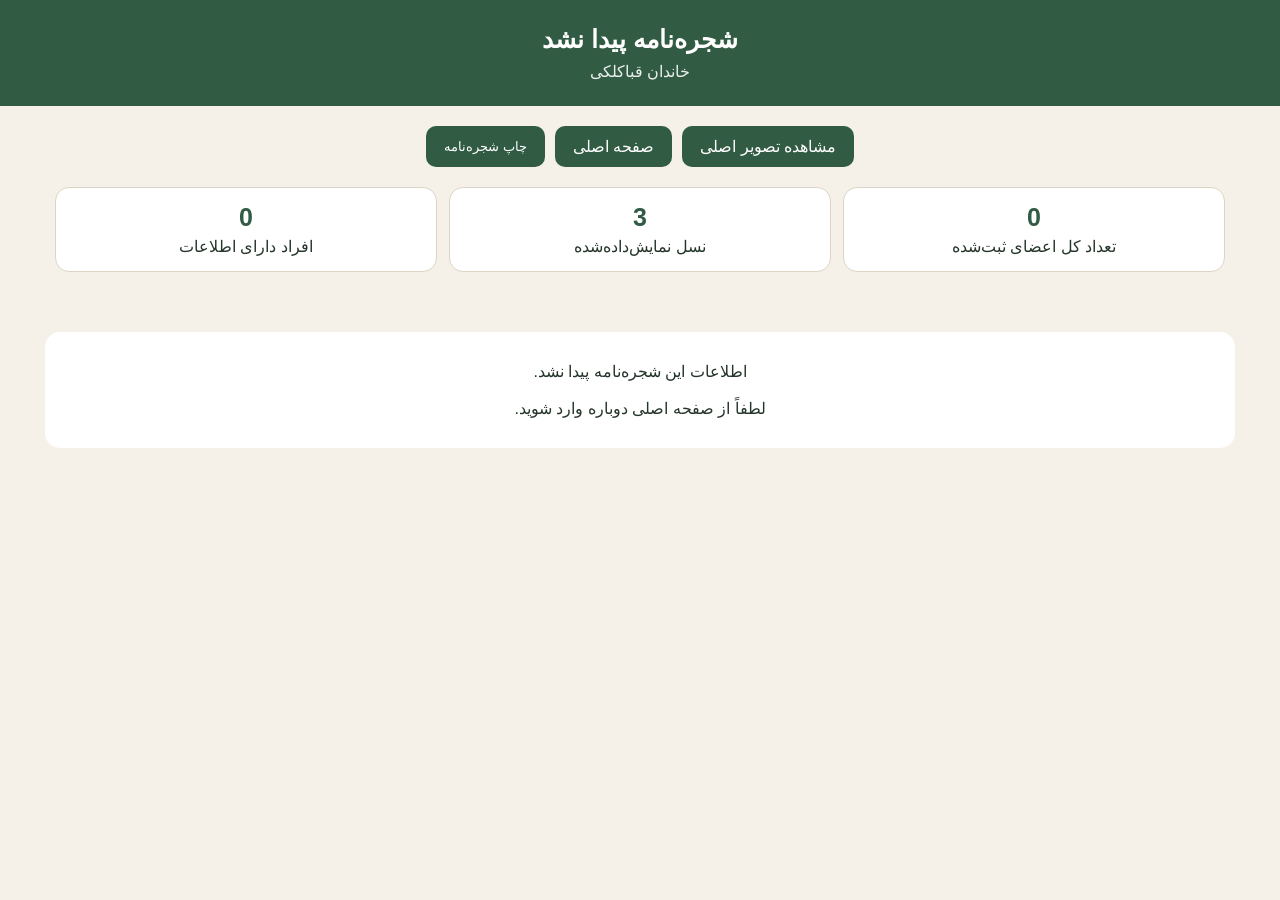
==== commit 8cd5b1cc: "Update family.html" ====
--- a/family.html
+++ b/family.html
@@ -4,7 +4,7 @@
   <meta charset="UTF-8">
   <meta name="viewport" content="width=device-width, initial-scale=1.0">
 
-  <title>شجره‌نامه خاندان</title>
+  <title>شجره‌نامه دیجیتال</title>
 
   <style>
     * {
@@ -15,410 +15,329 @@
       margin: 0;
       font-family: Tahoma, Arial, sans-serif;
       background: #f5f1e8;
-      color: #26332b;
-      line-height: 1.8;
-    }
-
-    a {
-      text-decoration: none;
-      color: inherit;
-    }
-
-    .page-header {
-      background: #315b45;
+      color: #24352a;
+    }
+
+    header {
+      background: #315b42;
       color: white;
-      padding: 22px 16px;
       text-align: center;
-      box-shadow: 0 3px 12px rgba(0,0,0,.12);
-    }
-
-    .page-header h1 {
+      padding: 25px 15px;
+    }
+
+    header h1 {
+      margin: 0 0 8px;
+      font-size: 25px;
+    }
+
+    header p {
       margin: 0;
-      font-size: 25px;
-    }
-
-    .page-header p {
-      margin: 6px 0 0;
       opacity: .9;
-      font-size: 14px;
-    }
-
-    .container {
-      width: min(1500px, 96%);
-      margin: 24px auto;
-    }
-
-    .top-actions {
+    }
+
+    .controls {
+      max-width: 1200px;
+      margin: 20px auto;
+      padding: 0 15px;
       display: flex;
+      gap: 10px;
       flex-wrap: wrap;
       justify-content: center;
-      gap: 10px;
-      margin-bottom: 20px;
-    }
-
-    button,
-    .action-link {
+    }
+
+    .controls a,
+    .controls button {
       border: 0;
+      background: #315b42;
+      color: white;
+      padding: 11px 18px;
       border-radius: 10px;
-      padding: 10px 16px;
-      background: #315b45;
-      color: white;
+      text-decoration: none;
       cursor: pointer;
       font-family: inherit;
-      font-size: 14px;
-    }
-
-    button:hover,
-    .action-link:hover {
-      background: #254936;
     }
 
     .stats {
+      max-width: 1200px;
+      margin: 0 auto 20px;
+      padding: 0 15px;
       display: grid;
       grid-template-columns: repeat(3, 1fr);
       gap: 12px;
-      margin-bottom: 24px;
     }
 
     .stat {
       background: white;
+      border: 1px solid #ddd4c5;
       border-radius: 14px;
-      padding: 16px;
+      padding: 15px;
       text-align: center;
-      box-shadow: 0 2px 10px rgba(0,0,0,.07);
     }
 
     .stat-number {
       display: block;
-      color: #315b45;
       font-size: 25px;
       font-weight: bold;
-    }
-
-    .stat-title {
-      font-size: 13px;
-      color: #68736c;
+      color: #315b42;
+      margin-bottom: 5px;
     }
 
     .tree-wrapper {
-      background: #fffdf8;
-      border-radius: 18px;
-      padding: 25px;
-      box-shadow: 0 3px 15px rgba(0,0,0,.08);
+      max-width: 1400px;
+      margin: auto;
+      padding: 10px 15px 50px;
       overflow-x: auto;
     }
 
     .tree {
-      min-width: 900px;
-      text-align: center;
+      min-width: max-content;
+      padding: 20px;
     }
 
     .person-card {
       display: inline-block;
-      min-width: 155px;
+      min-width: 170px;
       max-width: 230px;
-      padding: 12px 15px;
-      margin: 6px;
       background: white;
-      border: 1px solid #d9e2db;
-      border-radius: 13px;
-      box-shadow: 0 2px 7px rgba(0,0,0,.07);
-      cursor: pointer;
-      transition: .2s;
-      vertical-align: top;
-    }
-
-    .person-card:hover {
-      transform: translateY(-2px);
-      box-shadow: 0 5px 14px rgba(0,0,0,.12);
-      border-color: #315b45;
+      border: 2px solid #b9c8bc;
+      border-radius: 14px;
+      padding: 13px;
+      text-align: center;
+      box-shadow: 0 4px 12px rgba(0,0,0,.06);
+      margin: 5px;
+    }
+
+    .person-card.root {
+      border-color: #315b42;
+      background: #eef5ef;
+      border-width: 3px;
     }
 
     .person-name {
       font-weight: bold;
-      color: #284b39;
-      font-size: 15px;
-    }
-
-    .person-meta {
-      font-size: 11px;
-      color: #78837c;
-      margin-top: 3px;
-    }
-
-    .root-card {
-      background: #315b45;
-      color: white;
-      border-color: #315b45;
-      min-width: 210px;
-    }
-
-    .root-card .person-name,
-    .root-card .person-meta {
-      color: white;
-    }
-
-    .generation-label {
-      margin: 22px 0 8px;
-      color: #315b45;
-      font-weight: bold;
-      font-size: 14px;
+      font-size: 17px;
+      margin-bottom: 7px;
+    }
+
+    .person-role {
+      font-size: 12px;
+      color: #777;
+    }
+
+    .person-card button {
+      border: 0;
+      background: none;
+      font-family: inherit;
+      cursor: pointer;
+      color: inherit;
     }
 
     .union {
-      display: inline-block;
-      vertical-align: top;
-      margin: 8px;
-      min-width: 190px;
-      max-width: 100%;
-    }
-
-    .union-header {
       display: flex;
-      flex-wrap: wrap;
+      flex-direction: column;
+      align-items: center;
+      margin: 20px 10px 30px;
+      position: relative;
+    }
+
+    .spouse-row {
+      display: flex;
       justify-content: center;
       align-items: center;
-      gap: 3px;
-    }
-
-    .spouse-line {
-      color: #9a6b38;
-      font-size: 18px;
-      font-weight: bold;
-      vertical-align: top;
-      margin-top: 18px;
-    }
-
-    .children-area {
-      margin-top: 10px;
-      padding-top: 12px;
-      border-top: 2px solid #d7dfd8;
+      gap: 12px;
+      flex-wrap: wrap;
+    }
+
+    .marriage {
+      font-size: 22px;
+      color: #9a7650;
+    }
+
+    .children {
       position: relative;
-    }
-
-    .children {
       display: flex;
       justify-content: center;
       align-items: flex-start;
+      gap: 18px;
+      margin-top: 30px;
+      padding-top: 25px;
       flex-wrap: wrap;
-      gap: 7px;
-    }
-
-    .child-branch {
+    }
+
+    .children::before {
+      content: "";
+      position: absolute;
+      top: 0;
+      right: 10%;
+      left: 10%;
+      border-top: 2px solid #b9c8bc;
+    }
+
+    .child {
+      position: relative;
+      min-width: 180px;
+      text-align: center;
+      padding-top: 8px;
+    }
+
+    .child::before {
+      content: "";
+      position: absolute;
+      top: -25px;
+      right: 50%;
+      height: 25px;
+      border-right: 2px solid #b9c8bc;
+    }
+
+    .child-generation {
+      font-size: 11px;
+      color: #888;
+      margin-bottom: 3px;
+    }
+
+    .more-link {
       display: inline-block;
-      vertical-align: top;
+      margin-top: 6px;
+      color: #315b42;
+      font-size: 12px;
+      text-decoration: none;
+    }
+
+    .section-title {
       text-align: center;
-    }
-
-    .child-branch::before {
-      content: "";
-      display: block;
-      width: 2px;
-      height: 10px;
-      background: #b9c8bd;
-      margin: -12px auto 0;
-    }
-
-    .grandchild-card {
-      min-width: 145px;
-      background: #fdfbf5;
-    }
-
-    .family-link {
-      display: block;
-      margin-top: 6px;
-      font-size: 11px;
-      color: #315b45;
-      font-weight: bold;
-    }
-
-    .shared-badge {
-      display: inline-block;
-      margin-top: 5px;
-      padding: 2px 7px;
-      border-radius: 20px;
-      background: #e7efe9;
-      color: #315b45;
-      font-size: 10px;
-    }
-
-    .empty-message {
-      padding: 35px;
+      font-size: 18px;
+      margin: 15px 0;
+      color: #315b42;
+    }
+
+    .empty {
       text-align: center;
-      color: #777;
-    }
-
-    /* Modal */
+      background: white;
+      padding: 30px;
+      border-radius: 15px;
+      margin: 30px;
+    }
+
+    /* Profile */
+
     .modal {
-      display: none;
       position: fixed;
       inset: 0;
       background: rgba(0,0,0,.55);
+      display: none;
+      align-items: center;
+      justify-content: center;
+      padding: 15px;
       z-index: 1000;
-      padding: 20px;
-      overflow-y: auto;
     }
 
     .modal.show {
       display: flex;
-      justify-content: center;
-      align-items: flex-start;
-    }
-
-    .modal-box {
-      width: min(600px, 100%);
-      background: #fffdf8;
+    }
+
+    .profile {
+      width: 100%;
+      max-width: 600px;
+      max-height: 90vh;
+      overflow-y: auto;
+      background: #fff;
       border-radius: 18px;
-      margin-top: 30px;
-      overflow: hidden;
-      box-shadow: 0 15px 50px rgba(0,0,0,.25);
-    }
-
-    .modal-header {
-      background: #315b45;
-      color: white;
-      padding: 20px;
+      padding: 25px;
       position: relative;
     }
 
-    .modal-header h2 {
-      margin: 0;
-      font-size: 22px;
-    }
-
-    .close-modal {
+    .close {
       position: absolute;
-      left: 14px;
+      left: 15px;
       top: 12px;
-      background: transparent;
-      font-size: 24px;
-      padding: 2px 8px;
-    }
-
-    .profile-content {
-      padding: 20px;
-    }
-
-    .profile-photo {
-      width: 120px;
-      height: 120px;
+      border: 0;
+      background: #eee;
+      width: 35px;
+      height: 35px;
       border-radius: 50%;
-      background: #e7ece8;
-      margin: 0 auto 20px;
-      display: flex;
-      align-items: center;
-      justify-content: center;
-      color: #718078;
-      overflow: hidden;
-    }
-
-    .profile-photo img {
-      width: 100%;
-      height: 100%;
-      object-fit: cover;
+      cursor: pointer;
+      font-size: 18px;
+    }
+
+    .profile h2 {
+      margin-top: 5px;
+      color: #315b42;
     }
 
     .profile-row {
+      padding: 10px 0;
+      border-bottom: 1px solid #eee;
+      line-height: 1.8;
+    }
+
+    .profile-row strong {
+      color: #315b42;
+    }
+
+    .profile ul {
+      margin: 5px 0;
+    }
+
+    .profile-actions {
+      margin-top: 20px;
       display: flex;
       gap: 10px;
-      border-bottom: 1px solid #e6e4dc;
-      padding: 9px 0;
-    }
-
-    .profile-label {
-      width: 100px;
-      min-width: 100px;
-      color: #68736c;
-      font-weight: bold;
-    }
-
-    .profile-value {
-      flex: 1;
-    }
-
-    .profile-section {
-      margin-top: 18px;
-    }
-
-    .profile-section h3 {
-      color: #315b45;
-      font-size: 16px;
-      margin: 0 0 8px;
-    }
-
-    .person-chip {
-      display: inline-block;
-      background: #eef3ef;
-      color: #315b45;
+      flex-wrap: wrap;
+    }
+
+    .profile-actions a,
+    .profile-actions button {
+      border: 0;
+      background: #315b42;
+      color: white;
+      padding: 10px 15px;
       border-radius: 9px;
-      padding: 6px 10px;
-      margin: 3px;
+      text-decoration: none;
+      font-family: inherit;
       cursor: pointer;
-      font-size: 13px;
-    }
-
-    .person-chip:hover {
-      background: #dfe9e2;
-    }
-
-    .profile-family-button {
-      margin-top: 18px;
-      display: inline-block;
-      background: #315b45;
-      color: white;
-      border-radius: 10px;
-      padding: 9px 14px;
-      font-size: 13px;
     }
 
     @media (max-width: 700px) {
+
       .stats {
         grid-template-columns: 1fr;
       }
 
-      .tree-wrapper {
-        padding: 12px;
-      }
-
-      .page-header h1 {
-        font-size: 20px;
-      }
-    }
-
-    /* Print */
+      .person-card {
+        min-width: 150px;
+      }
+
+      .children {
+        justify-content: flex-start;
+      }
+    }
+
     @media print {
+
+      header {
+        background: white;
+        color: black;
+        padding: 10px;
+      }
+
+      .controls,
+      .stats,
+      .modal,
+      .more-link {
+        display: none !important;
+      }
+
       body {
         background: white;
       }
 
-      .page-header {
-        background: white;
-        color: black;
-        box-shadow: none;
-        border-bottom: 1px solid #ccc;
-      }
-
-      .top-actions,
-      .stats,
-      .modal,
-      button,
-      .family-link {
-        display: none !important;
-      }
-
-      .container {
-        width: 100%;
-        margin: 0;
-      }
-
       .tree-wrapper {
-        box-shadow: none;
+        overflow: visible;
+        max-width: none;
+      }
+
+      .tree {
         padding: 0;
-        overflow: visible;
-      }
-
-      .tree {
-        min-width: 0;
       }
 
       .person-card {
@@ -430,72 +349,61 @@
 
 <body>
 
-<header class="page-header">
-  <h1 id="pageTitle">شجره‌نامه</h1>
-  <p id="pageSubtitle">خاندان قباکلکی</p>
+<header>
+  <h1 id="familyTitle">شجره‌نامه دیجیتال</h1>
+  <p>خاندان قباکلکی</p>
 </header>
 
-<main class="container">
-
-  <div class="top-actions">
-    <a class="action-link" href="index.html">بازگشت به صفحه اصلی</a>
-    <button onclick="window.print()">🖨 چاپ شجره‌نامه</button>
+<div class="controls">
+  <a id="backToScan" href="#">مشاهده تصویر اصلی</a>
+  <a href="index.html">صفحه اصلی</a>
+  <button onclick="window.print()">چاپ شجره‌نامه</button>
+</div>
+
+<div class="stats">
+
+  <div class="stat">
+    <span id="memberCount" class="stat-number">0</span>
+    تعداد کل اعضای ثبت‌شده
   </div>
 
-  <div class="stats">
-    <div class="stat">
-      <span class="stat-number" id="memberCount">0</span>
-      <span class="stat-title">تعداد کل اعضای ثبت‌شده</span>
-    </div>
-
-    <div class="stat">
-      <span class="stat-number">3</span>
-      <span class="stat-title">نسل نمایش‌داده‌شده</span>
-    </div>
-
-    <div class="stat">
-      <span class="stat-number" id="infoCount">0</span>
-      <span class="stat-title">افراد دارای اطلاعات</span>
-    </div>
+  <div class="stat">
+    <span class="stat-number">3</span>
+    نسل نمایش‌داده‌شده
   </div>
 
-  <section class="tree-wrapper">
-    <div id="tree" class="tree">
-      <div class="empty-message">
-        در حال بارگذاری شجره‌نامه...
-      </div>
-    </div>
-  </section>
-
-</main>
-
-<!-- Profile Modal -->
+  <div class="stat">
+    <span id="infoCount" class="stat-number">0</span>
+    افراد دارای اطلاعات
+  </div>
+
+</div>
+
+<div id="treeContainer" class="tree-wrapper"></div>
+
+<!-- PROFILE MODAL -->
+
 <div id="profileModal" class="modal">
-  <div class="modal-box">
-
-    <div class="modal-header">
-      <button class="close-modal" onclick="closeModal()">×</button>
-      <h2 id="modalName">مشخصات فرد</h2>
-    </div>
-
-    <div class="profile-content" id="profileContent"></div>
+
+  <div class="profile">
+
+    <button class="close" onclick="closeProfile()">×</button>
+
+    <div id="profileContent"></div>
 
   </div>
+
 </div>
 
 <script src="data/families.js"></script>
 
 <script>
 
-/* =========================================================
-   اطلاعات افراد
-   ========================================================= */
-
 const PEOPLE = {
 
-  /* -------------------------
+  /* =========================
      نسل اول
-     ------------------------- */
+  ========================== */
 
   "gholamhossein-qasem-zayer-gholamhossein": {
     name: "غلامحسین قاسم زائر غلامحسین",
@@ -520,88 +428,46 @@
   },
 
   "parizad": {
-    name: "پریزاد",
-    spouses: [
-      {
-        id: "gholamhossein-qasem-zayer-gholamhossein",
-        children: ["qasem"]
-      }
-    ]
+    name: "پریزاد"
   },
 
   "kheyr-mohammad-zayer-abdolrashid": {
-    name: "خیر محمد زائر عبدالرشید",
-    spouses: [
-      {
-        id: "gholamhossein-qasem-zayer-gholamhossein",
-        children: [
-          "amir",
-          "ahmad",
-          "naser",
-          "begom",
-          "sogol",
-          "manijeh",
-          "halimeh"
-        ]
-      }
-    ]
-  },
-
-  /* =========================================================
+    name: "خیر محمد زائر عبدالرشید"
+  },
+
+  /* =========================
      قاسم
-     ========================================================= */
+  ========================== */
 
   "qasem": {
     name: "قاسم",
     spouses: [
       {
         id: "iran-vali",
-        children: []
-      },
-      {
-        id: "sakineh-heydari",
         children: [
           "asghar",
           "akbar",
           "parviz",
           "jahangir",
-          "shirin-qasem",
-          "gholamhossein-qasem",
+          "shirin",
+          "gholamhossein-qasem-son",
           "maryam-qasem"
         ]
+      },
+      {
+        id: "sakineh-heydari",
+        children: []
       }
     ]
   },
 
   "iran-vali": {
-    name: "ایران ولی",
-    spouses: [
-      {
-        id: "qasem",
-        children: []
-      }
-    ]
+    name: "ایران ولی"
   },
 
   "sakineh-heydari": {
-    name: "سکینه حیدری",
-    spouses: [
-      {
-        id: "qasem",
-        children: [
-          "asghar",
-          "akbar",
-          "parviz",
-          "jahangir",
-          "shirin-qasem",
-          "gholamhossein-qasem",
-          "maryam-qasem"
-        ]
-      }
-    ]
-  },
-
-  /* اصغر */
+    name: "سکینه حیدری"
+  },
 
   "asghar": {
     name: "اصغر",
@@ -610,7 +476,7 @@
         id: "hakimeh-haj-mohammad",
         children: [
           "ali-asghar",
-          "robbab-asghar",
+          "robab-asghar",
           "zeynab-asghar"
         ]
       }
@@ -618,63 +484,41 @@
   },
 
   "hakimeh-haj-mohammad": {
-    name: "حکیمه حاج محمد",
-    spouses: [
-      {
-        id: "asghar",
-        children: [
-          "ali-asghar",
-          "robbab-asghar",
-          "zeynab-asghar"
-        ]
-      }
-    ]
+    name: "حکیمه حاج محمد"
   },
 
   "ali-asghar": {
-    name: "علی",
-    spouses: []
-  },
-
-  "robbab-asghar": {
+    name: "علی"
+  },
+
+  "robab-asghar": {
     name: "رباب",
     spouses: [
       {
         id: "taleb-bahader",
         children: [
-          "shahin-robbab-asghar",
-          "shahrokh-robbab-asghar"
+          "shahin-robab-asghar",
+          "shahrokh-robab-asghar"
         ]
       }
     ]
   },
 
   "taleb-bahader": {
-    name: "طالب بهادر",
-    spouses: [
-      {
-        id: "robbab-asghar",
-        children: [
-          "shahin-robbab-asghar",
-          "shahrokh-robbab-asghar"
-        ]
-      }
-    ]
-  },
-
-  "shahin-robbab-asghar": {
+    name: "طالب بهادر"
+  },
+
+  "shahin-robab-asghar": {
     name: "شاهین"
   },
 
-  "shahrokh-robbab-asghar": {
+  "shahrokh-robab-asghar": {
     name: "شاهرخ"
   },
 
   "zeynab-asghar": {
     name: "زینب"
   },
-
-  /* اکبر */
 
   "akbar": {
     name: "اکبر",
@@ -691,17 +535,7 @@
   },
 
   "roshan-mish-ali-bahader": {
-    name: "روشن میش علی بهادر",
-    spouses: [
-      {
-        id: "akbar",
-        children: [
-          "ali-akbar",
-          "laleh-akbar",
-          "fatemeh-akbar"
-        ]
-      }
-    ]
+    name: "روشن میش علی بهادر"
   },
 
   "ali-akbar": {
@@ -715,13 +549,7 @@
   },
 
   "bahareh-bahader": {
-    name: "بهاره بهادر",
-    spouses: [
-      {
-        id: "ali-akbar",
-        children: []
-      }
-    ]
+    name: "بهاره بهادر"
   },
 
   "laleh-akbar": {
@@ -730,29 +558,19 @@
       {
         id: "mousa-jafar-mish-mohammadali",
         children: [
-          "mehraveh-laleh",
+          "mehraveh",
           "mohammad-laleh",
-          "maral-laleh"
+          "maral"
         ]
       }
     ]
   },
 
   "mousa-jafar-mish-mohammadali": {
-    name: "موسی جعفر میش محمدعلی",
-    spouses: [
-      {
-        id: "laleh-akbar",
-        children: [
-          "mehraveh-laleh",
-          "mohammad-laleh",
-          "maral-laleh"
-        ]
-      }
-    ]
-  },
-
-  "mehraveh-laleh": {
+    name: "موسی جعفر میش محمدعلی"
+  },
+
+  "mehraveh": {
     name: "مهراوه"
   },
 
@@ -760,7 +578,7 @@
     name: "محمد"
   },
 
-  "maral-laleh": {
+  "maral": {
     name: "مارال"
   },
 
@@ -775,37 +593,23 @@
   },
 
   "saeed-amrollah": {
-    name: "سعید امرالله",
-    spouses: [
-      {
-        id: "fatemeh-akbar",
-        children: []
-      }
-    ]
-  },
-
-  /* پرویز */
+    name: "سعید امرالله"
+  },
 
   "parviz": {
     name: "پرویز",
     shared: true,
     spouses: [
       {
-        id: "mozghan",
+        id: "mozhgan",
         children: ["kosar"]
       }
     ]
   },
 
-  "mozghan": {
+  "mozhgan": {
     name: "مژگان",
-    shared: true,
-    spouses: [
-      {
-        id: "parviz",
-        children: ["kosar"]
-      }
-    ]
+    shared: true
   },
 
   "kosar": {
@@ -813,13 +617,11 @@
     shared: true
   },
 
-  /* جهانگیر */
-
   "jahangir": {
     name: "جهانگیر",
     spouses: [
       {
-        id: "mah-begom-jamali",
+        id: "mahbegom-jamali",
         children: [
           "mohammad-jahangir",
           "qasem-jahangir"
@@ -828,17 +630,8 @@
     ]
   },
 
-  "mah-begom-jamali": {
-    name: "ماه‌بگم جمالی",
-    spouses: [
-      {
-        id: "jahangir",
-        children: [
-          "mohammad-jahangir",
-          "qasem-jahangir"
-        ]
-      }
-    ]
+  "mahbegom-jamali": {
+    name: "ماه‌بگم جمالی"
   },
 
   "mohammad-jahangir": {
@@ -849,19 +642,17 @@
     name: "قاسم"
   },
 
-  "shirin-qasem": {
+  "shirin": {
     name: "شیرین"
   },
 
-  /* غلامحسین */
-
-  "gholamhossein-qasem": {
+  "gholamhossein-qasem-son": {
     name: "غلامحسین",
     spouses: [
       {
-        id: "robbab-kangani",
-        children: [
-          "reza-gholamhossein-qasem",
+        id: "robab-kongani",
+        children: [
+          "reza-gholamhossein",
           "savash",
           "radmehr"
         ]
@@ -869,21 +660,11 @@
     ]
   },
 
-  "robbab-kangani": {
-    name: "رباب کنگانی",
-    spouses: [
-      {
-        id: "gholamhossein-qasem",
-        children: [
-          "reza-gholamhossein-qasem",
-          "savash",
-          "radmehr"
-        ]
-      }
-    ]
-  },
-
-  "reza-gholamhossein-qasem": {
+  "robab-kongani": {
+    name: "رباب کنگانی"
+  },
+
+  "reza-gholamhossein": {
     name: "رضا"
   },
 
@@ -895,8 +676,6 @@
     name: "رادمهر"
   },
 
-  /* مریم */
-
   "maryam-qasem": {
     name: "مریم",
     spouses: [
@@ -911,16 +690,7 @@
   },
 
   "reza-haj-abdolrashid": {
-    name: "رضا حاج عبدالرشید",
-    spouses: [
-      {
-        id: "maryam-qasem",
-        children: [
-          "ebrahim-maryam-qasem",
-          "reyhaneh-maryam-qasem"
-        ]
-      }
-    ]
+    name: "رضا حاج عبدالرشید"
   },
 
   "ebrahim-maryam-qasem": {
@@ -931,9 +701,9 @@
     name: "ریحانه"
   },
 
-  /* =========================================================
+  /* =========================
      امیر
-     ========================================================= */
+  ========================== */
 
   "amir": {
     name: "امیر",
@@ -952,58 +722,36 @@
   },
 
   "mahin-haj-mohammad": {
-    name: "مهین حاج محمد",
-    spouses: [
-      {
-        id: "amir",
-        children: [
-          "sedigheh",
-          "sadegh",
-          "samad",
-          "fatemeh-amir",
-          "maryam-amir"
-        ]
-      }
-    ]
+    name: "مهین حاج محمد"
   },
 
   "sedigheh": {
     name: "صدیقه",
     spouses: [
       {
-        id: "mansour-mohammadali-zayerabbas",
+        id: "mansour-mohammadali",
         children: [
           "mohammadali-sedigheh",
-          "zhaleh-sedigheh",
-          "yekta-sedigheh"
-        ]
-      }
-    ]
-  },
-
-  "mansour-mohammadali-zayerabbas": {
-    name: "منصور محمدعلی زائرعباس",
-    spouses: [
-      {
-        id: "sedigheh",
-        children: [
-          "mohammadali-sedigheh",
-          "zhaleh-sedigheh",
-          "yekta-sedigheh"
-        ]
-      }
-    ]
+          "jaleh",
+          "yekta"
+        ]
+      }
+    ]
+  },
+
+  "mansour-mohammadali": {
+    name: "منصور محمدعلی زائرعباس"
   },
 
   "mohammadali-sedigheh": {
     name: "محمدعلی"
   },
 
-  "zhaleh-sedigheh": {
+  "jaleh": {
     name: "ژاله"
   },
 
-  "yekta-sedigheh": {
+  "yekta": {
     name: "یکتا",
     spouses: [
       {
@@ -1014,16 +762,8 @@
   },
 
   "ali-jebraeil": {
-    name: "علی جبرئیل",
-    spouses: [
-      {
-        id: "yekta-sedigheh",
-        children: []
-      }
-    ]
-  },
-
-  /* صادق - فرد مشترک */
+    name: "علی جبرئیل"
+  },
 
   "sadegh": {
     name: "صادق",
@@ -1031,60 +771,43 @@
     spouses: [
       {
         id: "farideh-ahmad",
-        children: ["kamelya"]
+        children: ["kamelia"]
       }
     ]
   },
 
   "farideh-ahmad": {
     name: "فریده احمد",
-    shared: true,
-    spouses: [
-      {
-        id: "sadegh",
-        children: ["kamelya"]
-      }
-    ]
-  },
-
-  "kamelya": {
+    shared: true
+  },
+
+  "kamelia": {
     name: "کاملیا",
     shared: true
   },
 
-  /* صمد */
-
   "samad": {
     name: "صمد",
     spouses: [
       {
-        id: "zahra-mohammadali-zayerabbas",
-        children: [
-          "niloufar-samad",
-          "marila-samad"
-        ]
-      }
-    ]
-  },
-
-  "zahra-mohammadali-zayerabbas": {
-    name: "زهرا محمدعلی زائرعباس",
-    spouses: [
-      {
-        id: "samad",
-        children: [
-          "niloufar-samad",
-          "marila-samad"
-        ]
-      }
-    ]
-  },
-
-  "niloufar-samad": {
+        id: "zahra-mohammadali",
+        children: [
+          "niloufar",
+          "marila"
+        ]
+      }
+    ]
+  },
+
+  "zahra-mohammadali": {
+    name: "زهرا محمدعلی زائرعباس"
+  },
+
+  "niloufar": {
     name: "نیلوفر"
   },
 
-  "marila-samad": {
+  "marila": {
     name: "مریلا"
   },
 
@@ -1096,9 +819,9 @@
     name: "مریم"
   },
 
-  /* =========================================================
+  /* =========================
      احمد
-     ========================================================= */
+  ========================== */
 
   "ahmad": {
     name: "احمد",
@@ -1107,34 +830,20 @@
         id: "shirin-haj-abdolrashid",
         children: [
           "farideh-ahmad",
-          "fajr-ahmad",
+          "fajr",
           "gholamhossein-ahmad",
-          "feyz-ahmad",
-          "pedram-ahmad"
+          "feyz",
+          "pedram"
         ]
       }
     ]
   },
 
   "shirin-haj-abdolrashid": {
-    name: "شیرین حاج عبدالرشید",
-    spouses: [
-      {
-        id: "ahmad",
-        children: [
-          "farideh-ahmad",
-          "fajr-ahmad",
-          "gholamhossein-ahmad",
-          "feyz-ahmad",
-          "pedram-ahmad"
-        ]
-      }
-    ]
-  },
-
-  /* فریده احمد در بالا به صورت مشترک تعریف شده */
-
-  "fajr-ahmad": {
+    name: "شیرین حاج عبدالرشید"
+  },
+
+  "fajr": {
     name: "فجر",
     shared: true,
     spouses: [
@@ -1147,13 +856,7 @@
 
   "fatemeh-fajr": {
     name: "فاطمه",
-    shared: true,
-    spouses: [
-      {
-        id: "fajr-ahmad",
-        children: ["baran"]
-      }
-    ]
+    shared: true
   },
 
   "baran": {
@@ -1172,20 +875,14 @@
   },
 
   "somayeh-abdolkarim": {
-    name: "سمیه عبدالکریم",
-    spouses: [
-      {
-        id: "gholamhossein-ahmad",
-        children: ["liana"]
-      }
-    ]
+    name: "سمیه عبدالکریم"
   },
 
   "liana": {
     name: "لیانا"
   },
 
-  "feyz-ahmad": {
+  "feyz": {
     name: "فیض",
     spouses: [
       {
@@ -1196,22 +893,16 @@
   },
 
   "somayeh-aspargham": {
-    name: "سمیه اسپرغم",
-    spouses: [
-      {
-        id: "feyz-ahmad",
-        children: []
-      }
-    ]
-  },
-
-  "pedram-ahmad": {
+    name: "سمیه اسپرغم"
+  },
+
+  "pedram": {
     name: "پدرام"
   },
 
-  /* =========================================================
+  /* =========================
      ناصر
-     ========================================================= */
+  ========================== */
 
   "naser": {
     name: "ناصر",
@@ -1230,59 +921,38 @@
         id: "maryam-gholami",
         children: [
           "fatemeh-naser",
-          "abolfazl-naser"
+          "abolfazl"
         ]
       }
     ]
   },
 
   "sakineh-rahmat": {
-    name: "سکینه رحمت",
-    spouses: [
-      {
-        id: "naser",
-        children: [
-          "sajed",
-          "mohammad-naser",
-          "saeed-naser",
-          "hossein-naser",
-          "ali-naser"
-        ]
-      }
-    ]
+    name: "سکینه رحمت"
   },
 
   "sajed": {
     name: "ساجد",
     spouses: [
       {
-        id: "fatemeh-hossein-moalli",
+        id: "fatemeh-hossein-moali",
         children: [
           "shahrokh-sajed",
-          "sama-sajed"
-        ]
-      }
-    ]
-  },
-
-  "fatemeh-hossein-moalli": {
-    name: "فاطمه حسین معلی",
-    spouses: [
-      {
-        id: "sajed",
-        children: [
-          "shahrokh-sajed",
-          "sama-sajed"
-        ]
-      }
-    ]
+          "sama"
+        ]
+      }
+    ]
+  },
+
+  "fatemeh-hossein-moali": {
+    name: "فاطمه حسین معلی"
   },
 
   "shahrokh-sajed": {
     name: "شاهرخ"
   },
 
-  "sama-sajed": {
+  "sama": {
     name: "سما"
   },
 
@@ -1297,13 +967,7 @@
   },
 
   "fatemeh-mohammad-naser": {
-    name: "فاطمه",
-    spouses: [
-      {
-        id: "mohammad-naser",
-        children: ["naser-mohammad"]
-      }
-    ]
+    name: "فاطمه"
   },
 
   "naser-mohammad": {
@@ -1324,16 +988,7 @@
   },
 
   "maryam-jafari": {
-    name: "مریم جعفری",
-    spouses: [
-      {
-        id: "saeed-naser",
-        children: [
-          "ebrahim-saeed",
-          "naser-saeed"
-        ]
-      }
-    ]
+    name: "مریم جعفری"
   },
 
   "ebrahim-saeed": {
@@ -1355,13 +1010,7 @@
   },
 
   "homa-yousef-noshad": {
-    name: "هما یوسف نوشاد",
-    spouses: [
-      {
-        id: "hossein-naser",
-        children: []
-      }
-    ]
+    name: "هما یوسف نوشاد"
   },
 
   "ali-naser": {
@@ -1369,16 +1018,7 @@
   },
 
   "maryam-gholami": {
-    name: "مریم غلامی",
-    spouses: [
-      {
-        id: "naser",
-        children: [
-          "fatemeh-naser",
-          "abolfazl-naser"
-        ]
-      }
-    ]
+    name: "مریم غلامی"
   },
 
   "fatemeh-naser": {
@@ -1387,41 +1027,32 @@
       {
         id: "mohammad-fatemeh-naser",
         children: [
-          "hirad-fatemeh-naser",
-          "arad-fatemeh-naser"
+          "hirad",
+          "arad"
         ]
       }
     ]
   },
 
   "mohammad-fatemeh-naser": {
-    name: "محمد",
-    spouses: [
-      {
-        id: "fatemeh-naser",
-        children: [
-          "hirad-fatemeh-naser",
-          "arad-fatemeh-naser"
-        ]
-      }
-    ]
-  },
-
-  "hirad-fatemeh-naser": {
+    name: "محمد"
+  },
+
+  "hirad": {
     name: "هیراد"
   },
 
-  "arad-fatemeh-naser": {
+  "arad": {
     name: "آراد"
   },
 
-  "abolfazl-naser": {
+  "abolfazl": {
     name: "ابوالفضل"
   },
 
-  /* =========================================================
+  /* =========================
      بگم
-     ========================================================= */
+  ========================== */
 
   "begom": {
     name: "بگم",
@@ -1430,12 +1061,12 @@
         id: "mohammadali-abdollah",
         children: [
           "fatemeh-begom",
-          "abdolmajid-begom",
-          "isa-begom",
+          "abdolmajid",
+          "isa",
           "sakineh-begom",
-          "khadijeh-begom",
+          "khadijeh",
           "mousa-begom",
-          "razieh-begom",
+          "raziyeh",
           "roohollah-begom",
           "zeynab-begom"
         ]
@@ -1444,28 +1075,8 @@
   },
 
   "mohammadali-abdollah": {
-    name: "محمدعلی عبدالله",
-    spouses: [
-      {
-        id: "begom",
-        children: [
-          "fatemeh-begom",
-          "abdolmajid-begom",
-          "isa-begom",
-          "sakineh-begom",
-          "khadijeh-begom",
-          "mousa-begom",
-          "razieh-begom",
-          "roohollah-begom",
-          "zeynab-begom"
-        ]
-      }
-    ]
-  },
-
-  /* =========================================================
-     فاطمه دختر بگم - اصلاح کامل
-     ========================================================= */
+    name: "محمدعلی عبدالله"
+  },
 
   "fatemeh-begom": {
     name: "فاطمه",
@@ -1481,16 +1092,7 @@
   },
 
   "gholamhossein-ali-mostafa": {
-    name: "غلامحسین علی مصطفی",
-    spouses: [
-      {
-        id: "fatemeh-begom",
-        children: [
-          "ali-fatemeh-begom",
-          "kheiri-fatemeh-begom"
-        ]
-      }
-    ]
+    name: "غلامحسین علی مصطفی"
   },
 
   "ali-fatemeh-begom": {
@@ -1508,17 +1110,7 @@
   },
 
   "sedigheh-noorbakhsh": {
-    name: "صدیقه نوربخش",
-    spouses: [
-      {
-        id: "ali-fatemeh-begom",
-        children: [
-          "pouria-ali-fatemeh",
-          "mohammad-ali-fatemeh",
-          "mehdi-ali-fatemeh"
-        ]
-      }
-    ]
+    name: "صدیقه نوربخش"
   },
 
   "pouria-ali-fatemeh": {
@@ -1547,16 +1139,7 @@
   },
 
   "roohollah-noorbakhsh": {
-    name: "روح‌الله نوربخش",
-    spouses: [
-      {
-        id: "kheiri-fatemeh-begom",
-        children: [
-          "narjes-kheiri",
-          "bahar-kheiri"
-        ]
-      }
-    ]
+    name: "روح‌الله نوربخش"
   },
 
   "narjes-kheiri": {
@@ -1567,45 +1150,33 @@
     name: "بهار"
   },
 
-  /* عبدالمجید */
-
-  "abdolmajid-begom": {
+  "abdolmajid": {
     name: "عبدالمجید",
     spouses: [
       {
         id: "hakimeh-jafari",
         children: [
           "ali-abdolmajid",
-          "mahan-abdolmajid",
-          "mehrdad-abdolmajid"
+          "mahan",
+          "mehrdad"
         ]
       }
     ]
   },
 
   "hakimeh-jafari": {
-    name: "حکیمه جعفری",
-    spouses: [
-      {
-        id: "abdolmajid-begom",
-        children: [
-          "ali-abdolmajid",
-          "mahan-abdolmajid",
-          "mehrdad-abdolmajid"
-        ]
-      }
-    ]
+    name: "حکیمه جعفری"
   },
 
   "ali-abdolmajid": {
     name: "علی"
   },
 
-  "mahan-abdolmajid": {
+  "mahan": {
     name: "ماهان"
   },
 
-  "mehrdad-abdolmajid": {
+  "mehrdad": {
     name: "مهرداد",
     spouses: [
       {
@@ -1616,18 +1187,10 @@
   },
 
   "zahra-mousa": {
-    name: "زهرا موسی",
-    spouses: [
-      {
-        id: "mehrdad-abdolmajid",
-        children: []
-      }
-    ]
-  },
-
-  /* عیسی */
-
-  "isa-begom": {
+    name: "زهرا موسی"
+  },
+
+  "isa": {
     name: "عیسی",
     spouses: [
       {
@@ -1641,16 +1204,7 @@
   },
 
   "zobeideh-jafar": {
-    name: "زبیده جعفر",
-    spouses: [
-      {
-        id: "isa-begom",
-        children: [
-          "mehdi-isa",
-          "mohammad-isa"
-        ]
-      }
-    ]
+    name: "زبیده جعفر"
   },
 
   "mehdi-isa": {
@@ -1661,45 +1215,33 @@
     name: "محمد"
   },
 
-  /* سکینه */
-
   "sakineh-begom": {
     name: "سکینه",
     spouses: [
       {
         id: "gholamreza-noorbakhsh",
         children: [
-          "amirhossein-sakineh",
-          "erfan-sakineh",
-          "yalda-sakineh"
+          "amirhossein",
+          "erfan",
+          "yalda"
         ]
       }
     ]
   },
 
   "gholamreza-noorbakhsh": {
-    name: "غلامرضا نوربخش",
-    spouses: [
-      {
-        id: "sakineh-begom",
-        children: [
-          "amirhossein-sakineh",
-          "erfan-sakineh",
-          "yalda-sakineh"
-        ]
-      }
-    ]
-  },
-
-  "amirhossein-sakineh": {
+    name: "غلامرضا نوربخش"
+  },
+
+  "amirhossein": {
     name: "امیرحسین"
   },
 
-  "erfan-sakineh": {
+  "erfan": {
     name: "عرفان"
   },
 
-  "yalda-sakineh": {
+  "yalda": {
     name: "یلدا",
     spouses: [
       {
@@ -1710,22 +1252,12 @@
   },
 
   "khashayar-bahader": {
-    name: "خشایار بهادر",
-    spouses: [
-      {
-        id: "yalda-sakineh",
-        children: []
-      }
-    ]
-  },
-
-  /* خدیجه */
-
-  "khadijeh-begom": {
+    name: "خشایار بهادر"
+  },
+
+  "khadijeh": {
     name: "خدیجه"
   },
-
-  /* موسی */
 
   "mousa-begom": {
     name: "موسی",
@@ -1733,7 +1265,7 @@
       {
         id: "maryam-noorbakhsh",
         children: [
-          "hadi-mousa",
+          "hadi",
           "zahra-mousa-begom"
         ]
       }
@@ -1741,19 +1273,10 @@
   },
 
   "maryam-noorbakhsh": {
-    name: "مریم نوربخش",
-    spouses: [
-      {
-        id: "mousa-begom",
-        children: [
-          "hadi-mousa",
-          "zahra-mousa-begom"
-        ]
-      }
-    ]
-  },
-
-  "hadi-mousa": {
+    name: "مریم نوربخش"
+  },
+
+  "hadi": {
     name: "هادی"
   },
 
@@ -1768,52 +1291,33 @@
   },
 
   "mehrdad-abdollah": {
-    name: "مهرداد عبدالله",
-    spouses: [
-      {
-        id: "zahra-mousa-begom",
-        children: []
-      }
-    ]
-  },
-
-  /* راضیه */
-
-  "razieh-begom": {
+    name: "مهرداد عبدالله"
+  },
+
+  "raziyeh": {
     name: "راضیه",
     spouses: [
       {
         id: "hossein-noorbakhsh",
         children: [
-          "abolfazl-razieh",
-          "aliasghar-razieh"
+          "abolfazl-raziyeh",
+          "aliasghar"
         ]
       }
     ]
   },
 
   "hossein-noorbakhsh": {
-    name: "حسین نوربخش",
-    spouses: [
-      {
-        id: "razieh-begom",
-        children: [
-          "abolfazl-razieh",
-          "aliasghar-razieh"
-        ]
-      }
-    ]
-  },
-
-  "abolfazl-razieh": {
+    name: "حسین نوربخش"
+  },
+
+  "abolfazl-raziyeh": {
     name: "ابوالفضل"
   },
 
-  "aliasghar-razieh": {
+  "aliasghar": {
     name: "علی‌اصغر"
   },
-
-  /* روح‌الله */
 
   "roohollah-begom": {
     name: "روح‌الله",
@@ -1826,20 +1330,12 @@
   },
 
   "fatemeh-roohollah": {
-    name: "فاطمه",
-    spouses: [
-      {
-        id: "roohollah-begom",
-        children: ["mohammadali-roohollah"]
-      }
-    ]
+    name: "فاطمه"
   },
 
   "mohammadali-roohollah": {
     name: "محمدعلی"
   },
-
-  /* زینب */
 
   "zeynab-begom": {
     name: "زینب",
@@ -1856,17 +1352,7 @@
   },
 
   "haj-abdollah-zarei": {
-    name: "حاج عبدالله زارعی",
-    spouses: [
-      {
-        id: "zeynab-begom",
-        children: [
-          "milad-zeynab",
-          "sara-zeynab",
-          "nazanin-zeynab"
-        ]
-      }
-    ]
+    name: "حاج عبدالله زارعی"
   },
 
   "milad-zeynab": {
@@ -1881,9 +1367,9 @@
     name: "نازنین"
   },
 
-  /* =========================================================
+  /* =========================
      سوگل
-     ========================================================= */
+  ========================== */
 
   "sogol": {
     name: "سوگل",
@@ -1894,72 +1380,47 @@
           "gholamreza-sogol",
           "ali-sogol",
           "taleb-sogol",
-          "abed-sogol",
+          "abed",
           "fatemeh-sogol",
-          "golbahar-sogol"
+          "golbahar"
         ]
       }
     ]
   },
 
   "hossein-aliakbar": {
-    name: "حسین علی‌اکبر",
-    spouses: [
-      {
-        id: "sogol",
-        children: [
-          "gholamreza-sogol",
-          "ali-sogol",
-          "taleb-sogol",
-          "abed-sogol",
-          "fatemeh-sogol",
-          "golbahar-sogol"
-        ]
-      }
-    ]
+    name: "حسین علی‌اکبر"
   },
 
   "gholamreza-sogol": {
     name: "غلامرضا",
     spouses: [
       {
-        id: "zeinati-moalli-mostafa",
-        children: ["mehran-sogol"]
-      }
-    ]
-  },
-
-  "zeinati-moalli-mostafa": {
-    name: "زینت معلی مصطفی",
-    spouses: [
-      {
-        id: "gholamreza-sogol",
-        children: ["mehran-sogol"]
-      }
-    ]
-  },
-
-  "mehran-sogol": {
+        id: "zeinat-moali-mostafa",
+        children: ["mehran"]
+      }
+    ]
+  },
+
+  "zeinat-moali-mostafa": {
+    name: "زینت معلی مصطفی"
+  },
+
+  "mehran": {
     name: "مهران",
     spouses: [
       {
         id: "zeynab-tarazooei",
-        children: ["lia-mehran"]
+        children: ["lia"]
       }
     ]
   },
 
   "zeynab-tarazooei": {
-    name: "زینب ترازویی",
-    spouses: [
-      {
-        id: "mehran-sogol",
-        children: ["lia-mehran"]
-      }
-    ]
-  },
-
-  "lia-mehran": {
+    name: "زینب ترازویی"
+  },
+
+  "lia": {
     name: "لیا"
   },
 
@@ -1967,30 +1428,19 @@
     name: "علی",
     spouses: [
       {
-        id: "shirin-qasem-sogol",
+        id: "shirin-qasem",
         children: [
           "hossein-ali-sogol",
           "hasan-ali-sogol",
-          "sosan-ali-sogol",
-          "pouran-ali-sogol"
-        ]
-      }
-    ]
-  },
-
-  "shirin-qasem-sogol": {
-    name: "شیرین قاسم",
-    spouses: [
-      {
-        id: "ali-sogol",
-        children: [
-          "hossein-ali-sogol",
-          "hasan-ali-sogol",
-          "sosan-ali-sogol",
-          "pouran-ali-sogol"
-        ]
-      }
-    ]
+          "sousan",
+          "pouran"
+        ]
+      }
+    ]
+  },
+
+  "shirin-qasem": {
+    name: "شیرین قاسم"
   },
 
   "hossein-ali-sogol": {
@@ -2001,11 +1451,11 @@
     name: "حسن"
   },
 
-  "sosan-ali-sogol": {
+  "sousan": {
     name: "سوسن"
   },
 
-  "pouran-ali-sogol": {
+  "pouran": {
     name: "پوران"
   },
 
@@ -2023,16 +1473,7 @@
   },
 
   "robbab-sogol": {
-    name: "رباب",
-    spouses: [
-      {
-        id: "taleb-sogol",
-        children: [
-          "shahrokh-taleb-sogol",
-          "shahin-taleb-sogol"
-        ]
-      }
-    ]
+    name: "رباب"
   },
 
   "shahrokh-taleb-sogol": {
@@ -2043,37 +1484,28 @@
     name: "شاهین"
   },
 
-  "abed-sogol": {
+  "abed": {
     name: "عابد",
     spouses: [
       {
-        id: "safiheh-rahim-armat",
-        children: [
-          "amirarsalan-abed",
-          "nazgol-abed"
-        ]
-      }
-    ]
-  },
-
-  "safiheh-rahim-armat": {
-    name: "صفیحه رحیم ارمات",
-    spouses: [
-      {
-        id: "abed-sogol",
-        children: [
-          "amirarsalan-abed",
-          "nazgol-abed"
-        ]
-      }
-    ]
-  },
-
-  "amirarsalan-abed": {
+        id: "safihah-rahim",
+        children: [
+          "amirarsalan",
+          "nazgol"
+        ]
+      }
+    ]
+  },
+
+  "safihah-rahim": {
+    name: "صفیحه رحیم ارمات"
+  },
+
+  "amirarsalan": {
     name: "امیرارسلان"
   },
 
-  "nazgol-abed": {
+  "nazgol": {
     name: "نازگل"
   },
 
@@ -2081,24 +1513,761 @@
     name: "فاطمه",
     spouses: [
       {
-        id: "esmail-bozorg",
+        id: "esmaeil-bozorg",
         children: []
       }
     ]
   },
 
-  "esmail-bozorg": {
-    name: "اسماعیل بزرگ",
-    spouses: [
-      {
-        id: "fatemeh-sogol",
-        children: []
-      }
-    ]
-  },
-
-  "golbahar-sogol": {
+  "esmaeil-bozorg": {
+    name: "اسماعیل بزرگ"
+  },
+
+  "golbahar": {
     name: "گلبهار",
     spouses: [
       {
-        id: "dariush-abdolras
+        id: "dariush-abdorrasoul",
+        children: [
+          "azita",
+          "azizeh"
+        ]
+      }
+    ]
+  },
+
+  "dariush-abdorrasoul": {
+    name: "داریوش عبدالرسول"
+  },
+
+  "azita": {
+    name: "آزیتا",
+    spouses: [
+      {
+        id: "mehdi-abdolkarim",
+        children: [
+          "golbahar-azita",
+          "golsa"
+        ]
+      }
+    ]
+  },
+
+  "mehdi-abdolkarim": {
+    name: "مهدی عبدالکریم"
+  },
+
+  "golbahar-azita": {
+    name: "گلبهار"
+  },
+
+  "golsa": {
+    name: "گلسا"
+  },
+
+  "azizeh": {
+    name: "عزیزه",
+    spouses: [
+      {
+        id: "ali-abdoljabbar",
+        children: [
+          "dariush-azizeh",
+          "hossein-azizeh"
+        ]
+      }
+    ]
+  },
+
+  "ali-abdoljabbar": {
+    name: "علی عبدالجبار"
+  },
+
+  "dariush-azizeh": {
+    name: "داریوش"
+  },
+
+  "hossein-azizeh": {
+    name: "حسین"
+  },
+
+  /* =========================
+     منیژه
+  ========================== */
+
+  "manijeh": {
+    name: "منیجه",
+    spouses: [
+      {
+        id: "jafar-haj-abdolrashid",
+        children: [
+          "ali-manijeh",
+          "zobeideh-manijeh"
+        ]
+      }
+    ]
+  },
+
+  "jafar-haj-abdolrashid": {
+    name: "جعفر حاج عبدالرشید"
+  },
+
+  "ali-manijeh": {
+    name: "علی",
+    spouses: [
+      {
+        id: "fatemeh-manijeh",
+        children: [
+          "amirhossein-manijeh",
+          "ehsan"
+        ]
+      }
+    ]
+  },
+
+  "fatemeh-manijeh": {
+    name: "فاطمه"
+  },
+
+  "amirhossein-manijeh": {
+    name: "امیرحسین"
+  },
+
+  "ehsan": {
+    name: "احسان"
+  },
+
+  "zobeideh-manijeh": {
+    name: "زبیده",
+    spouses: [
+      {
+        id: "isa-mohammadali",
+        children: [
+          "mehdi-zobeideh",
+          "mohammad-zobeideh"
+        ]
+      }
+    ]
+  },
+
+  "isa-mohammadali": {
+    name: "عیسی محمدعلی"
+  },
+
+  "mehdi-zobeideh": {
+    name: "مهدی"
+  },
+
+  "mohammad-zobeideh": {
+    name: "محمد"
+  },
+
+  /* =========================
+     حلیمه
+  ========================== */
+
+  "halimeh": {
+    name: "حلیمه",
+    spouses: [
+      {
+        id: "khodabakhsh-haj-jafar-abbas",
+        children: [
+          "mozhgan",
+          "fatemeh-fajr",
+          "abbas-halimeh"
+        ]
+      }
+    ]
+  },
+
+  "khodabakhsh-haj-jafar-abbas": {
+    name: "خدابخش حاج جعفر عباس"
+  },
+
+  "abbas-halimeh": {
+    name: "عباس"
+  }
+
+};
+
+
+/* =========================================
+   تنظیمات
+========================================= */
+
+const params = new URLSearchParams(window.location.search);
+
+const familyId = params.get("family");
+
+const selectedPerson = params.get("person");
+
+
+/* =========================================
+   پیدا کردن خاندان
+========================================= */
+
+const families =
+  window.GENEALOGY_DATA &&
+  Array.isArray(window.GENEALOGY_DATA.families)
+    ? window.GENEALOGY_DATA.families
+    : [];
+
+const family = families.find(f => f.id === familyId);
+
+
+/* =========================================
+   ریشه
+========================================= */
+
+let ROOT_ID =
+  selectedPerson ||
+  (family ? family.root : null);
+
+
+/* =========================================
+   عناصر صفحه
+========================================= */
+
+const familyTitle =
+  document.getElementById("familyTitle");
+
+const treeContainer =
+  document.getElementById("treeContainer");
+
+const memberCount =
+  document.getElementById("memberCount");
+
+const infoCount =
+  document.getElementById("infoCount");
+
+const backToScan =
+  document.getElementById("backToScan");
+
+
+/* =========================================
+   بررسی
+========================================= */
+
+if (!family || !ROOT_ID || !PEOPLE[ROOT_ID]) {
+
+  familyTitle.textContent = "شجره‌نامه پیدا نشد";
+
+  treeContainer.innerHTML = `
+    <div class="empty">
+      اطلاعات این شجره‌نامه پیدا نشد.
+      <br><br>
+      لطفاً از صفحه اصلی دوباره وارد شوید.
+    </div>
+  `;
+
+} else {
+
+  familyTitle.textContent =
+    selectedPerson
+      ? "خانواده " + PEOPLE[ROOT_ID].name
+      : family.name;
+
+  backToScan.href =
+    "genealogy.html?family=" +
+    encodeURIComponent(family.id);
+
+  renderTree();
+
+  updateStats();
+}
+
+
+/* =========================================
+   ساخت کارت شخص
+========================================= */
+
+function personCard(id, generation, isRoot = false) {
+
+  const person = PEOPLE[id];
+
+  if (!person) {
+    return "";
+  }
+
+  const hasFamily =
+    Array.isArray(person.spouses) &&
+    person.spouses.length > 0;
+
+  return `
+    <div class="person-card ${isRoot ? "root" : ""}">
+
+      <button onclick="openProfile('${id}')">
+
+        <div class="person-name">
+          ${person.name}
+        </div>
+
+        <div class="person-role">
+          ${person.shared ? "فرد مشترک" : "عضو خانواده"}
+        </div>
+
+      </button>
+
+      ${
+        generation >= 3
+          ? `
+            <div>
+              <a
+                class="more-link"
+                href="family.html?family=${encodeURIComponent(family.id)}&person=${encodeURIComponent(id)}"
+              >
+                ${
+                  hasFamily
+                    ? "مشاهده خانواده"
+                    : "مشاهده مشخصات"
+                }
+              </a>
+            </div>
+          `
+          : ""
+      }
+
+    </div>
+  `;
+}
+
+
+/* =========================================
+   ساخت شاخه
+========================================= */
+
+function createUnion(personId, generation, visited = new Set()) {
+
+  const person = PEOPLE[personId];
+
+  if (!person) {
+    return "";
+  }
+
+  if (visited.has(personId)) {
+    return personCard(personId, generation);
+  }
+
+  const nextVisited = new Set(visited);
+
+  nextVisited.add(personId);
+
+  const spouses =
+    Array.isArray(person.spouses) &&
+    person.spouses.length
+      ? person.spouses
+      : [
+          {
+            id: null,
+            children: []
+          }
+        ];
+
+  let html = "";
+
+  spouses.forEach(spouse => {
+
+    html += `
+      <div class="union">
+
+        <div class="spouse-row">
+
+          ${personCard(
+            personId,
+            generation,
+            generation === 1
+          )}
+
+          ${
+            spouse.id
+              ? `
+                <div class="marriage">♥</div>
+                ${personCard(
+                  spouse.id,
+                  generation,
+                  false
+                )}
+              `
+              : ""
+          }
+
+        </div>
+    `;
+
+    const children =
+      Array.isArray(spouse.children)
+        ? spouse.children
+        : [];
+
+    if (
+      children.length > 0 &&
+      generation < 3
+    ) {
+
+      html += `
+        <div class="children">
+      `;
+
+      children.forEach(childId => {
+
+        html += `
+          <div class="child">
+
+            <div class="child-generation">
+              نسل ${generation + 1}
+            </div>
+
+            ${createUnion(
+              childId,
+              generation + 1,
+              nextVisited
+            )}
+
+          </div>
+        `;
+
+      });
+
+      html += `
+        </div>
+      `;
+    }
+
+    html += `
+      </div>
+    `;
+
+  });
+
+  return html;
+}
+
+
+/* =========================================
+   نمایش درخت
+========================================= */
+
+function renderTree() {
+
+  treeContainer.innerHTML = `
+    <div class="tree">
+
+      <div class="section-title">
+        شجره‌نامه دیجیتال
+      </div>
+
+      ${createUnion(ROOT_ID, 1)}
+
+    </div>
+  `;
+}
+
+
+/* =========================================
+   شمارش افراد
+========================================= */
+
+function collectFamilyPeople(rootId) {
+
+  const visited = new Set();
+
+  function walk(id) {
+
+    if (!id || visited.has(id)) {
+      return;
+    }
+
+    const person = PEOPLE[id];
+
+    if (!person) {
+      return;
+    }
+
+    visited.add(id);
+
+    if (Array.isArray(person.spouses)) {
+
+      person.spouses.forEach(spouse => {
+
+        if (spouse.id) {
+          walk(spouse.id);
+        }
+
+        if (Array.isArray(spouse.children)) {
+
+          spouse.children.forEach(child => {
+            walk(child);
+          });
+
+        }
+
+      });
+
+    }
+
+  }
+
+  walk(rootId);
+
+  return visited;
+}
+
+
+function updateStats() {
+
+  const people =
+    collectFamilyPeople(ROOT_ID);
+
+  memberCount.textContent =
+    people.size;
+
+  let info = 0;
+
+  people.forEach(id => {
+
+    const p = PEOPLE[id];
+
+    if (
+      p &&
+      (
+        p.name ||
+        p.spouses
+      )
+    ) {
+      info++;
+    }
+
+  });
+
+  infoCount.textContent = info;
+}
+
+
+/* =========================================
+   پروفایل
+========================================= */
+
+function openProfile(id) {
+
+  const person = PEOPLE[id];
+
+  if (!person) {
+    return;
+  }
+
+  const parents =
+    findParents(id);
+
+  const spouses =
+    Array.isArray(person.spouses)
+      ? person.spouses
+      : [];
+
+  let children = [];
+
+  spouses.forEach(spouse => {
+
+    if (Array.isArray(spouse.children)) {
+
+      spouse.children.forEach(child => {
+
+        if (!children.includes(child)) {
+          children.push(child);
+        }
+
+      });
+
+    }
+
+  });
+
+
+  let html = `
+
+    <h2>${person.name}</h2>
+
+    <div class="profile-row">
+      <strong>نام:</strong>
+      ${person.name}
+    </div>
+
+    <div class="profile-row">
+      <strong>شغل:</strong>
+      ثبت نشده
+    </div>
+
+    <div class="profile-row">
+      <strong>تحصیلات:</strong>
+      ثبت نشده
+    </div>
+
+    <div class="profile-row">
+      <strong>پدر / مادر:</strong>
+      ${
+        parents.length
+          ? parents
+              .map(p => PEOPLE[p]?.name)
+              .filter(Boolean)
+              .join("، ")
+          : "ثبت نشده"
+      }
+    </div>
+
+  `;
+
+
+  if (spouses.length) {
+
+    html += `
+      <div class="profile-row">
+        <strong>همسر:</strong>
+        <ul>
+    `;
+
+    spouses.forEach(s => {
+
+      if (s.id && PEOPLE[s.id]) {
+
+        html += `
+          <li>
+            ${PEOPLE[s.id].name}
+          </li>
+        `;
+
+      }
+
+    });
+
+    html += `
+        </ul>
+      </div>
+    `;
+
+  }
+
+
+  html += `
+    <div class="profile-row">
+      <strong>فرزندان:</strong>
+      ${
+        children.length
+          ? `
+            <ul>
+              ${children
+                .map(c =>
+                  PEOPLE[c]
+                    ? `<li>${PEOPLE[c].name}</li>`
+                    : ""
+                )
+                .join("")
+              }
+            </ul>
+          `
+          : "ثبت نشده"
+      }
+    </div>
+  `;
+
+
+  html += `
+
+    <div class="profile-row">
+      <strong>عکس:</strong>
+      ثبت نشده
+    </div>
+
+    <div class="profile-actions">
+
+      ${
+        spouses.length
+          ? `
+            <a
+              href="family.html?family=${encodeURIComponent(family.id)}&person=${encodeURIComponent(id)}"
+            >
+              مشاهده خانواده
+            </a>
+          `
+          : ""
+      }
+
+      <button onclick="window.print()">
+        چاپ
+      </button>
+
+    </div>
+
+  `;
+
+
+  document.getElementById("profileContent").innerHTML =
+    html;
+
+  document.getElementById("profileModal")
+    .classList.add("show");
+}
+
+
+function closeProfile() {
+
+  document.getElementById("profileModal")
+    .classList.remove("show");
+
+}
+
+
+document.getElementById("profileModal")
+  .addEventListener("click", function(e) {
+
+    if (e.target === this) {
+      closeProfile();
+    }
+
+  });
+
+
+/* =========================================
+   پیدا کردن والدین
+========================================= */
+
+function findParents(childId) {
+
+  const parents = [];
+
+  Object.keys(PEOPLE).forEach(parentId => {
+
+    const parent = PEOPLE[parentId];
+
+    if (!Array.isArray(parent.spouses)) {
+      return;
+    }
+
+    parent.spouses.forEach(spouse => {
+
+      if (
+        Array.isArray(spouse.children) &&
+        spouse.children.includes(childId)
+      ) {
+
+        if (!parents.includes(parentId)) {
+          parents.push(parentId);
+        }
+
+        if (
+          spouse.id &&
+          !parents.includes(spouse.id)
+        ) {
+          parents.push(spouse.id);
+        }
+
+      }
+
+    });
+
+  });
+
+  return parents;
+}
+
+</script>
+
+</body>
+</html>
